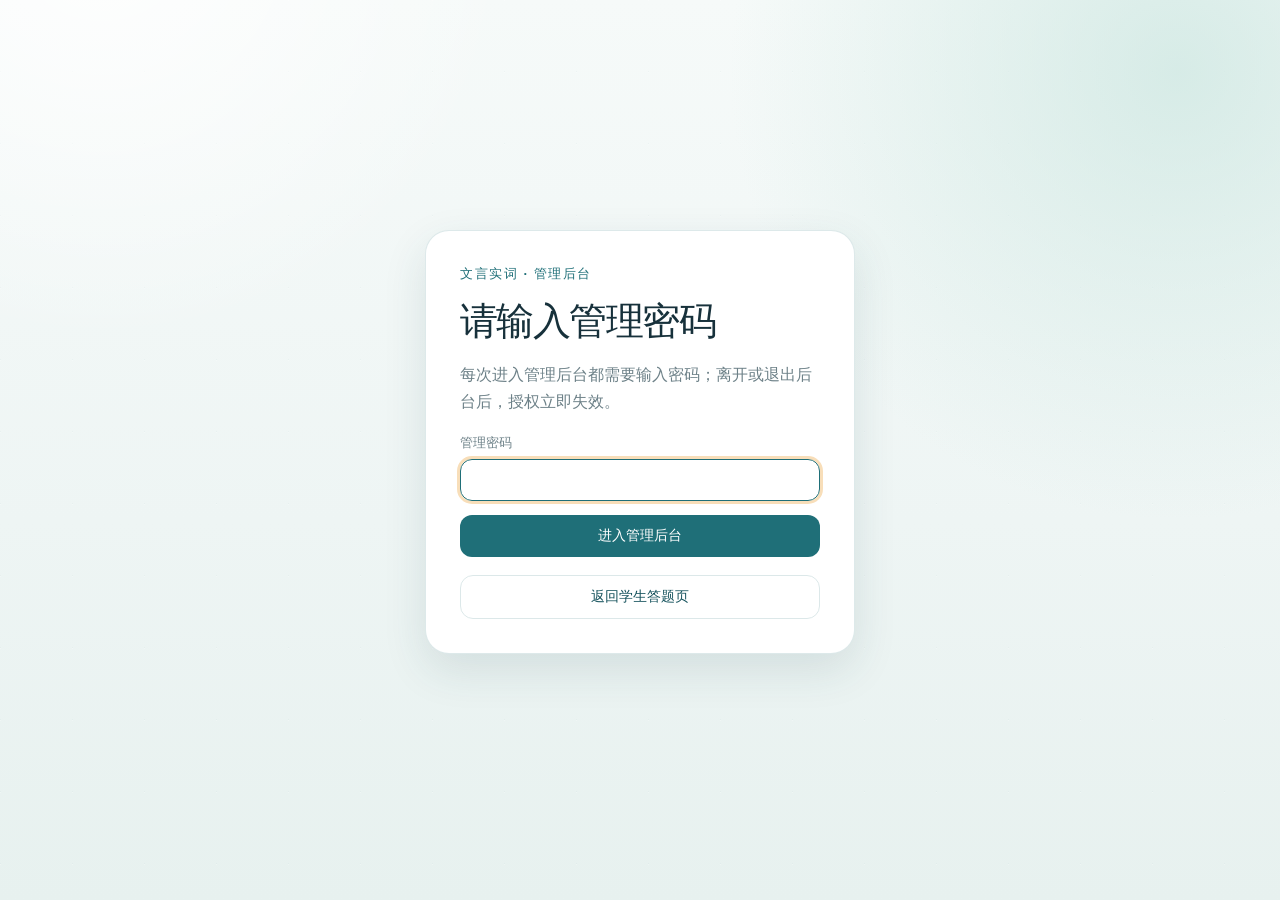
==== admin.html @ 0d0f3571 "chore: 发布不含题库的公开源码" ====
<!doctype html>
<html lang="zh-CN">
  <head>
    <meta charset="UTF-8" />
    <meta name="viewport" content="width=device-width, initial-scale=1.0" />
    <meta name="theme-color" content="#1f6f78" />
    <title>文言实词 · 管理后台</title>
    <link rel="stylesheet" href="./style.css" />
    <link rel="stylesheet" href="./admin.css" />
  </head>
  <body>
    <main id="admin-app" class="admin-shell" aria-live="polite">
      <section class="admin-loading">
        <div class="loading-mark" aria-hidden="true">文</div>
        <p class="eyebrow">文言实词 · 管理后台</p>
        <h1>正在加载题库</h1>
      </section>
    </main>
    <script src="./admin.js" defer></script>
  </body>
</html>
---- style.css ----
:root {
  color-scheme: light;
  --ink: #17313b;
  --muted: #6d8188;
  --line: #dce8e9;
  --surface: #ffffff;
  --surface-soft: #f4f8f7;
  --page: #eef5f4;
  --accent: #1f6f78;
  --accent-dark: #15525c;
  --accent-soft: #e0f0ee;
  --warm: #efb15a;
  --success: #23865a;
  --success-soft: #e7f5ed;
  --danger: #c0524d;
  --danger-soft: #fff0ee;
  --shadow: 0 18px 50px rgba(31, 77, 81, 0.1);
  font-family: "Microsoft YaHei", "PingFang SC", "Noto Sans CJK SC", sans-serif;
  font-synthesis: none;
}

* {
  box-sizing: border-box;
}

body {
  min-width: 320px;
  min-height: 100vh;
  margin: 0;
  background:
    radial-gradient(circle at 8% -8%, rgba(255, 255, 255, 0.9), transparent 26rem),
    radial-gradient(circle at 92% 8%, rgba(203, 230, 224, 0.72), transparent 28rem),
    linear-gradient(120deg, rgba(255, 255, 255, 0.28) 1px, transparent 1px),
    linear-gradient(30deg, rgba(31, 111, 120, 0.035) 1px, transparent 1px),
    linear-gradient(180deg, #f6faf9 0%, var(--page) 58%, #e7f1ef 100%);
  background-size: auto, auto, 72px 72px, 72px 72px, 100% 100%;
  background-attachment: fixed;
  color: var(--ink);
}

button {
  font: inherit;
}

button:focus-visible {
  outline: 3px solid rgba(239, 177, 90, 0.8);
  outline-offset: 3px;
}

.app-shell {
  width: min(100%, 1080px);
  min-height: 100vh;
  margin: 0 auto;
  padding: 32px 24px 40px;
}

.state-screen {
  min-height: calc(100vh - 72px);
  display: grid;
  align-content: center;
}

.loading-screen,
.error-screen {
  justify-items: center;
  text-align: center;
}

.loading-mark,
.brand-mark {
  width: 44px;
  height: 44px;
  display: grid;
  place-items: center;
  border-radius: 14px;
  background: var(--accent);
  color: #fff;
  font-family: Georgia, "Songti SC", serif;
  font-size: 24px;
  font-weight: 700;
  box-shadow: 0 8px 18px rgba(31, 111, 120, 0.2);
}

.eyebrow {
  margin: 20px 0 10px;
  color: var(--accent);
  font-size: 13px;
  font-weight: 800;
  letter-spacing: 0.12em;
}

h1,
h2,
h3,
p {
  margin-top: 0;
}

h1 {
  margin-bottom: 16px;
  font-family: Georgia, "Songti SC", serif;
  font-size: clamp(38px, 6vw, 68px);
  line-height: 1.1;
  letter-spacing: -0.04em;
}

h2 {
  margin-bottom: 12px;
  font-family: Georgia, "Songti SC", serif;
  font-size: clamp(28px, 4vw, 42px);
  line-height: 1.2;
}

.muted {
  color: var(--muted);
}

.error-copy {
  max-width: 560px;
  margin-bottom: 20px;
  line-height: 1.8;
}

.start-layout {
  min-height: calc(100vh - 72px);
  display: grid;
  grid-template-columns: minmax(0, 1fr) minmax(430px, 0.95fr);
  align-items: center;
  gap: clamp(32px, 5vw, 64px);
}

.start-copy {
  padding: 28px 0;
}

.start-copy h1 {
  max-width: 620px;
}

.start-subtitle {
  max-width: 540px;
  margin-bottom: 34px;
  color: var(--muted);
  font-size: 18px;
  line-height: 1.75;
}

.start-note {
  display: flex;
  align-items: center;
  gap: 10px;
  margin-top: 22px;
  color: var(--muted);
  font-size: 14px;
}

.start-note::before {
  content: "";
  width: 8px;
  height: 8px;
  flex: 0 0 auto;
  border-radius: 50%;
  background: var(--warm);
}

.start-card,
.quiz-card,
.result-card,
.error-card {
  border: 1px solid rgba(220, 232, 233, 0.9);
  border-radius: 28px;
  background: var(--surface);
  box-shadow: var(--shadow);
}

.start-card {
  width: 100%;
  padding: 30px;
}

.card-label {
  margin-bottom: 20px;
  color: var(--muted);
  font-size: 13px;
  font-weight: 800;
  letter-spacing: 0.08em;
  text-transform: uppercase;
}

.filter-field {
  min-width: 0;
  margin: 0 0 16px;
  padding: 0;
  border: 0;
}

.filter-field legend {
  padding: 0;
  color: var(--muted);
  font-size: 13px;
  font-weight: 800;
}

.filter-field legend span {
  margin-left: 6px;
  color: var(--muted);
  font-size: 11px;
  font-weight: 600;
}

.filter-choice-list {
  display: grid;
  grid-template-columns: repeat(2, minmax(0, 1fr));
  gap: 8px;
}

.article-choice-list {
  height: 226px;
  max-height: 226px;
  overflow-y: auto;
  padding: 2px;
  margin: -2px;
}

.filter-choice {
  display: block;
  min-width: 0;
  cursor: pointer;
}

.filter-choice input {
  position: absolute;
  width: 1px;
  height: 1px;
  opacity: 0;
  pointer-events: none;
}

.filter-choice-box {
  min-height: 48px;
  display: flex;
  align-items: center;
  gap: 9px;
  padding: 8px 10px;
  border: 1px solid var(--line);
  border-radius: 13px;
  background: var(--surface-soft);
  transition: border-color 160ms ease, background 160ms ease, box-shadow 160ms ease, transform 160ms ease;
}

.filter-choice:hover .filter-choice-box {
  border-color: rgba(31, 111, 120, 0.45);
  transform: translateY(-1px);
}

.filter-choice:focus-within .filter-choice-box {
  outline: 3px solid rgba(239, 177, 90, 0.45);
  outline-offset: 2px;
}

.filter-choice input:checked + .filter-choice-box {
  border-color: rgba(31, 111, 120, 0.5);
  background: var(--accent-soft);
  box-shadow: 0 6px 14px rgba(31, 111, 120, 0.08);
}

.filter-choice-check {
  width: 20px;
  height: 20px;
  flex: 0 0 auto;
  display: grid;
  place-items: center;
  border: 1px solid #b9cccd;
  border-radius: 6px;
  background: var(--surface);
  color: transparent;
  font-size: 13px;
  font-weight: 900;
  line-height: 1;
}

.filter-choice input:checked + .filter-choice-box .filter-choice-check {
  border-color: var(--accent);
  background: var(--accent);
  color: #fff;
}

.filter-choice-text {
  min-width: 0;
  display: grid;
  gap: 2px;
}

.filter-choice-text strong,
.filter-choice-text small {
  overflow: hidden;
  text-overflow: ellipsis;
  white-space: nowrap;
}

.filter-choice-text strong {
  color: var(--ink);
  font-size: 13px;
}

.filter-choice-text small {
  color: var(--muted);
  font-size: 11px;
}

.filter-summary {
  height: 88px;
  display: grid;
  align-content: start;
  gap: 3px;
  margin: -2px 0 24px;
  padding: 11px 13px;
  border-radius: 14px;
  background: var(--accent-soft);
  color: var(--accent-dark);
  font-size: 12px;
  line-height: 1.55;
}

.filter-summary strong {
  margin-bottom: 2px;
  font-size: 11px;
  letter-spacing: 0.08em;
}

.filter-note {
  margin: 0 0 24px;
  color: var(--muted);
  font-size: 12px;
  line-height: 1.6;
}

.rule-label {
  margin-bottom: 14px;
}

.rule-list {
  display: grid;
  gap: 12px;
  margin: 0 0 26px;
}

.rule-item {
  display: flex;
  justify-content: space-between;
  gap: 16px;
  padding: 15px 16px;
  border-radius: 16px;
  background: var(--surface-soft);
}

.rule-item span:first-child {
  color: var(--muted);
}

.rule-item strong {
  color: var(--accent-dark);
}

.primary-button,
.secondary-button {
  width: 100%;
  min-height: 52px;
  border: 0;
  border-radius: 16px;
  cursor: pointer;
  font-weight: 800;
  transition: transform 160ms ease, box-shadow 160ms ease, background 160ms ease;
}

.button-stack {
  display: grid;
  gap: 10px;
}

.admin-link {
  display: block;
  width: fit-content;
  margin: 17px auto 0;
  color: var(--muted);
  font-size: 13px;
  font-weight: 800;
  text-decoration: none;
}

.admin-link:hover {
  color: var(--accent-dark);
  text-decoration: underline;
}

.primary-button {
  background: var(--accent);
  color: #fff;
  box-shadow: 0 10px 20px rgba(31, 111, 120, 0.18);
}

.primary-button:hover,
.secondary-button:hover {
  transform: translateY(-2px);
}

.primary-button:hover {
  background: var(--accent-dark);
  box-shadow: 0 14px 26px rgba(31, 111, 120, 0.24);
}

.secondary-button {
  border: 1px solid var(--line);
  background: var(--surface);
  color: var(--accent-dark);
}

.quiz-shell {
  min-height: calc(100vh - 72px);
}

.topbar {
  display: flex;
  align-items: center;
  justify-content: space-between;
  gap: 20px;
  margin-bottom: 24px;
}

.brand-lockup {
  display: flex;
  align-items: center;
  gap: 12px;
}

.brand-lockup strong {
  display: block;
  font-size: 15px;
}

.brand-lockup span {
  display: block;
  margin-top: 3px;
  color: var(--muted);
  font-size: 12px;
}

.score-strip {
  display: flex;
  align-items: center;
  gap: 10px;
}

.quiz-font-controls {
  display: flex;
  align-items: center;
  gap: 4px;
  height: 64px;
  min-height: 64px;
  padding: 4px;
  border: 1px solid var(--line);
  border-radius: 15px;
  background: var(--surface);
  box-shadow: 0 8px 24px rgba(31, 77, 81, 0.06);
}

.font-control-button,
.font-reset-button {
  min-width: 34px;
  min-height: 34px;
  padding: 0 7px;
  border: 0;
  border-radius: 10px;
  background: var(--surface-soft);
  color: var(--accent-dark);
  cursor: pointer;
  font: inherit;
  font-size: 13px;
  font-weight: 900;
}

.font-reset-button {
  min-width: 42px;
  color: var(--muted);
  font-size: 12px;
}

.font-control-button:hover:not(:disabled),
.font-reset-button:hover {
  background: var(--accent-soft);
}

.font-control-button:disabled {
  cursor: default;
  opacity: 0.38;
}

.font-scale-value {
  min-width: 40px;
  color: var(--muted);
  font-size: 12px;
  font-variant-numeric: tabular-nums;
  text-align: center;
}

.score-box,
.timer-box {
  min-width: 96px;
  height: 64px;
  min-height: 64px;
  display: flex;
  flex-direction: column;
  justify-content: center;
  padding: 10px 14px;
  border-radius: 15px;
  background: var(--surface);
  text-align: center;
  box-shadow: 0 8px 24px rgba(31, 77, 81, 0.06);
}

.score-box span,
.timer-box span {
  display: block;
  color: var(--muted);
  font-size: 11px;
  font-weight: 700;
}

.score-box strong,
.timer-box strong {
  display: block;
  margin-top: 3px;
  font-size: 22px;
  line-height: 1.1;
}

.timer-box strong {
  color: var(--accent-dark);
  font-variant-numeric: tabular-nums;
}

.timer-box.warning {
  background: #fff7e7;
}

.timer-box.warning strong {
  color: #aa6818;
}

.timer-box.danger {
  background: var(--danger-soft);
}

.timer-box.danger strong {
  color: var(--danger);
}

.progress-track {
  height: 8px;
  overflow: hidden;
  border-radius: 99px;
  background: #d9e6e4;
}

.progress-value {
  height: 100%;
  border-radius: inherit;
  background: linear-gradient(90deg, var(--accent), #60a497);
  transition: width 200ms ease;
}

.quiz-meta {
  display: flex;
  justify-content: space-between;
  gap: 16px;
  margin: 14px 0 24px;
  color: var(--muted);
  font-size: 13px;
  font-weight: 700;
}

.quiz-card {
  padding: clamp(24px, 5vw, 54px);
  font-size: var(--quiz-base-font-size, 15px);
}

.question-kicker {
  display: inline-flex;
  align-items: center;
  gap: 8px;
  margin-bottom: 22px;
  padding: 8px 12px;
  border-radius: 99px;
  background: var(--accent-soft);
  color: var(--accent-dark);
  font-size: 0.8667em;
  font-weight: 800;
}

.question-title {
  margin: 0;
  font-family: Georgia, "Songti SC", serif;
  font-size: var(--quiz-title-font-size, clamp(28px, 4vw, 42px));
  line-height: 1.55;
}

.target-word {
  padding: 0 0.08em;
  background: linear-gradient(transparent 62%, rgba(239, 177, 90, 0.5) 62%);
  color: #a45b15;
}

.question-source {
  margin: 6px 0 24px;
  color: var(--muted);
  font-family: Georgia, "Songti SC", serif;
  font-size: 1em;
  text-align: right;
}

.question-prompt {
  margin: 0 0 22px;
  color: var(--muted);
  font-size: 1em;
  font-weight: 800;
}

.context-block,
.supporting-items {
  margin: 0 0 24px;
  padding: 16px 18px;
  border-left: 3px solid var(--warm);
  border-radius: 0 14px 14px 0;
  background: #fffaf0;
  color: #53676c;
  line-height: 1.8;
}

.context-block p {
  margin-bottom: 5px;
}

.context-block p:last-child {
  margin-bottom: 0;
}

.supporting-items {
  border-left-color: var(--accent);
  background: var(--surface-soft);
}

.supporting-item {
  display: grid;
  grid-template-columns: 28px minmax(0, 1fr);
  gap: 8px;
  margin-bottom: 8px;
}

.supporting-item:last-child {
  margin-bottom: 0;
}

.supporting-key {
  color: var(--accent-dark);
  font-weight: 800;
}

.supporting-meaning {
  display: block;
  margin-top: 3px;
  color: var(--accent-dark);
  font-size: 0.8667em;
}

.option-list {
  display: grid;
  gap: 12px;
  margin-top: 26px;
}

.option-button {
  display: grid;
  grid-template-columns: 38px minmax(0, 1fr);
  gap: 13px;
  width: 100%;
  padding: 15px 17px;
  border: 1px solid var(--line);
  border-radius: 17px;
  background: #fff;
  color: var(--ink);
  cursor: pointer;
  text-align: left;
  line-height: 1.7;
  transition: transform 150ms ease, border-color 150ms ease, background 150ms ease;
}

.option-button:hover:not(:disabled) {
  transform: translateX(3px);
  border-color: #9fc7c1;
  background: #f8fcfb;
}

.option-button:disabled {
  cursor: default;
}

.option-key {
  width: 32px;
  height: 32px;
  display: grid;
  place-items: center;
  border-radius: 10px;
  background: var(--surface-soft);
  color: var(--accent-dark);
  font-weight: 900;
}

.option-button.selected {
  border-color: var(--accent);
  background: var(--accent-soft);
}

.option-button.correct {
  border-color: var(--success);
  background: var(--success-soft);
}

.option-button.wrong {
  border-color: var(--danger);
  background: var(--danger-soft);
}

.option-meaning {
  display: block;
  margin-top: 5px;
  color: var(--muted);
  font-size: 0.8667em;
}

.feedback-panel {
  margin-top: 24px;
  padding: 18px 20px;
  border-radius: 17px;
  background: var(--surface-soft);
}

.feedback-panel.success {
  background: var(--success-soft);
}

.feedback-panel.error {
  background: var(--danger-soft);
}

.feedback-title {
  margin-bottom: 6px;
  font-size: 1.2em;
  font-weight: 900;
}

.feedback-panel.success .feedback-title {
  color: var(--success);
}

.feedback-panel.error .feedback-title {
  color: var(--danger);
}

.feedback-panel p {
  margin-bottom: 7px;
  color: #526a6d;
  line-height: 1.65;
}

.feedback-panel p:last-child {
  margin-bottom: 0;
}

.feedback-answer {
  font-weight: 800;
}

.quiz-footnote {
  margin: 20px 0 0;
  color: var(--muted);
  font-size: 0.8667em;
  text-align: center;
}

.quiz-actions {
  display: grid;
  justify-items: center;
  gap: 12px;
  margin-top: 20px;
}

.quiz-actions .quiz-footnote {
  margin: 0;
}

.finish-button {
  width: auto;
  min-height: 42px;
  padding: 0 20px;
  color: var(--muted);
  font-size: 0.8667em;
}

.finish-button:hover {
  border-color: #c7a36c;
  background: #fffaf0;
  color: #8b652e;
}

.result-screen {
  justify-items: center;
}

.result-card {
  width: min(100%, 610px);
  padding: clamp(28px, 6vw, 56px);
  text-align: center;
}

.result-card h1 {
  margin-bottom: 10px;
  font-size: clamp(36px, 6vw, 58px);
}

.result-score {
  margin: 18px 0 30px;
  color: var(--accent-dark);
  font-family: Georgia, "Songti SC", serif;
  font-size: clamp(64px, 12vw, 112px);
  font-weight: 700;
  line-height: 1;
}

.result-score small {
  margin-left: 8px;
  color: var(--muted);
  font-family: inherit;
  font-size: 22px;
}

.result-stats {
  display: grid;
  grid-template-columns: repeat(3, 1fr);
  gap: 10px;
  margin-bottom: 28px;
}

.result-stat {
  padding: 15px 8px;
  border-radius: 16px;
  background: var(--surface-soft);
}

.result-stat strong {
  display: block;
  margin-bottom: 5px;
  font-size: 22px;
}

.result-stat span {
  color: var(--muted);
  font-size: 12px;
}

.result-meta {
  margin: -12px 0 26px;
  color: var(--muted);
  font-size: 13px;
}

.score-form {
  margin: 0 0 18px;
  padding: 16px;
  border-radius: 17px;
  background: var(--surface-soft);
  text-align: left;
}

.score-form label {
  display: block;
  margin-bottom: 10px;
  color: var(--accent-dark);
  font-size: 14px;
  font-weight: 800;
}

.score-form-row {
  display: grid;
  grid-template-columns: minmax(0, 1fr) 122px;
  gap: 8px;
}

.score-form input {
  min-width: 0;
  height: 48px;
  padding: 0 13px;
  border: 1px solid var(--line);
  border-radius: 13px;
  background: var(--surface);
  color: var(--ink);
  font: inherit;
}

.score-form input:focus {
  outline: 3px solid rgba(239, 177, 90, 0.45);
  border-color: var(--accent);
}

.score-form .primary-button {
  min-height: 48px;
}

.saved-note {
  margin: -10px 0 20px;
  color: var(--success);
  font-size: 14px;
  font-weight: 800;
}

.leaderboard-screen {
  justify-items: center;
}

.leaderboard-card {
  width: min(100%, 610px);
  padding: clamp(28px, 6vw, 56px);
  border: 1px solid rgba(220, 232, 233, 0.9);
  border-radius: 28px;
  background: var(--surface);
  box-shadow: var(--shadow);
}

.leaderboard-card h1 {
  margin-bottom: 10px;
  font-size: clamp(36px, 6vw, 58px);
}

.leaderboard-intro {
  margin-bottom: 24px;
  color: var(--muted);
  font-size: 14px;
  line-height: 1.7;
}

.leaderboard-list {
  display: grid;
  gap: 8px;
  margin-bottom: 24px;
}

.leaderboard-row {
  display: grid;
  grid-template-columns: 38px minmax(0, 1fr) auto;
  align-items: center;
  gap: 10px;
  min-height: 52px;
  padding: 8px 12px 8px 8px;
  border-radius: 14px;
  background: var(--surface-soft);
}

.leaderboard-rank {
  width: 32px;
  height: 32px;
  display: grid;
  place-items: center;
  border-radius: 10px;
  background: var(--accent-soft);
  color: var(--accent-dark);
  font-weight: 900;
}

.leaderboard-name {
  overflow: hidden;
  color: var(--ink);
  font-weight: 800;
  text-overflow: ellipsis;
  white-space: nowrap;
}

.leaderboard-score {
  color: var(--accent-dark);
  font-variant-numeric: tabular-nums;
}

.leaderboard-empty {
  margin-bottom: 24px;
  padding: 24px 16px;
  border-radius: 16px;
  background: var(--surface-soft);
  color: var(--muted);
  font-size: 14px;
  line-height: 1.7;
  text-align: center;
}

.error-card {
  width: min(100%, 600px);
  padding: 36px;
}

@media (max-width: 760px) {
  .app-shell {
    padding: 20px 16px 28px;
  }

  .start-layout {
    min-height: auto;
    grid-template-columns: 1fr;
    gap: 22px;
    padding: 28px 0;
  }

  .start-copy {
    padding: 10px 0;
  }

  .start-copy h1 {
    font-size: clamp(40px, 14vw, 60px);
  }

  .start-subtitle {
    margin-bottom: 22px;
    font-size: 16px;
  }

  .topbar {
    align-items: flex-start;
  }

  .brand-lockup span {
    display: none;
  }

  .score-strip {
    gap: 6px;
  }

  .score-box,
  .timer-box {
    min-width: 76px;
    padding: 9px 8px;
  }

  .quiz-card {
    padding: 24px 18px;
    border-radius: 22px;
  }

  .quiz-meta {
    margin-bottom: 18px;
  }

  .result-stats {
    gap: 6px;
  }

  .score-form-row {
    grid-template-columns: 1fr;
  }

  .score-strip {
    flex-wrap: wrap;
    justify-content: flex-end;
  }

  .quiz-font-controls {
    flex-basis: 100%;
    justify-content: center;
  }
}

@media (max-width: 420px) {
  .filter-choice-list {
    grid-template-columns: 1fr;
  }

  .topbar {
    display: block;
  }

  .score-strip {
    margin-top: 14px;
  }

  .score-box,
  .timer-box {
    flex: 1;
  }

  .question-title {
    font-size: var(--quiz-title-font-size, 19px);
  }
}
---- admin.css ----
.admin-shell {
  width: min(100%, 1440px);
  min-height: 100vh;
  margin: 0 auto;
  padding: 28px 24px 44px;
}

.admin-loading {
  min-height: calc(100vh - 72px);
  display: grid;
  place-content: center;
  justify-items: center;
  text-align: center;
}

.admin-login-card {
  width: min(100%, 430px);
  display: grid;
  gap: 18px;
  padding: 34px;
  border: 1px solid rgba(220, 232, 233, 0.95);
  border-radius: 24px;
  background: var(--surface);
  box-shadow: 0 16px 44px rgba(31, 77, 81, 0.12);
  text-align: left;
}

.admin-login-card .eyebrow,
.admin-login-card h1 {
  margin: 0;
}

.admin-login-card h1 {
  color: var(--ink);
  font-size: clamp(28px, 5vw, 38px);
}

.admin-login-form {
  display: grid;
  gap: 14px;
}

.admin-login-form .admin-primary,
.admin-login-card .admin-home-link {
  width: 100%;
}

.admin-login-error {
  margin: 0;
  color: var(--danger);
  font-size: 13px;
  font-weight: 800;
}

.admin-header {
  display: flex;
  align-items: flex-start;
  justify-content: space-between;
  gap: 22px;
  margin-bottom: 22px;
}

.admin-header-actions {
  display: flex;
  flex-wrap: wrap;
  justify-content: flex-end;
  gap: 9px;
}

.admin-header h1 {
  margin-bottom: 8px;
  font-size: clamp(32px, 5vw, 52px);
}

.admin-subtitle {
  max-width: 720px;
  margin: 0;
  color: var(--muted);
  line-height: 1.7;
}

.admin-home-link {
  display: inline-flex;
  align-items: center;
  justify-content: center;
  min-height: 44px;
  padding: 0 16px;
  border: 1px solid var(--line);
  border-radius: 13px;
  color: var(--accent-dark);
  font-size: 14px;
  font-weight: 800;
  text-decoration: none;
  white-space: nowrap;
}

.admin-home-link:hover {
  border-color: var(--accent);
  background: var(--accent-soft);
}

.admin-notice {
  margin: 0 0 20px;
  padding: 13px 16px;
  border: 1px solid #cfe1dd;
  border-radius: 14px;
  background: #f5fbf9;
  color: #40656a;
  font-size: 14px;
  line-height: 1.65;
}

.admin-tabs {
  display: flex;
  gap: 8px;
  margin-bottom: 18px;
}

.admin-tab {
  min-height: 44px;
  padding: 0 17px;
  border: 1px solid var(--line);
  border-radius: 13px;
  background: rgba(255, 255, 255, 0.68);
  color: var(--muted);
  cursor: pointer;
  font: inherit;
  font-size: 14px;
  font-weight: 800;
}

.admin-tab.active {
  border-color: var(--accent);
  background: var(--accent);
  color: #fff;
}

.review-workspace {
  display: grid;
  gap: 18px;
}

.review-summary {
  padding: 22px;
}

.review-summary-heading,
.review-toolbar-row {
  display: flex;
  align-items: flex-start;
  justify-content: space-between;
  gap: 16px;
}

.review-summary-heading h2 {
  margin: 0 0 6px;
  color: var(--ink);
  font-size: 20px;
}

.review-summary-heading p {
  max-width: 720px;
  margin: 0;
  color: var(--muted);
  font-size: 13px;
  line-height: 1.6;
}

.review-summary-total,
.review-toolbar-title span {
  color: var(--muted);
  font-size: 12px;
  font-weight: 800;
  white-space: nowrap;
}

.review-stat-grid {
  display: grid;
  grid-template-columns: repeat(4, minmax(0, 1fr));
  gap: 10px;
  margin-top: 18px;
}

.review-stat {
  display: flex;
  align-items: center;
  justify-content: space-between;
  gap: 10px;
  min-height: 54px;
  padding: 0 14px;
  border: 1px solid var(--line);
  border-radius: 14px;
  background: #fff;
}

.review-stat span {
  color: var(--muted);
  font-size: 13px;
  font-weight: 800;
}

.review-stat strong {
  font-size: 22px;
}

.review-stat-pending { border-color: #ead8af; background: #fffaf0; }
.review-stat-pending strong { color: #a46a15; }
.review-stat-passed { border-color: #c6e1d4; background: #f4fbf7; }
.review-stat-passed strong { color: #27815c; }
.review-stat-needs-revision { border-color: #edc4bc; background: #fff6f3; }
.review-stat-needs-revision strong { color: var(--danger); }
.review-stat-skipped { border-color: #cddce9; background: #f5f9fc; }
.review-stat-skipped strong { color: #4f7595; }

.review-toolbar {
  position: sticky;
  top: 10px;
  z-index: 5;
  padding: 15px 18px 17px;
}

.review-toolbar-title {
  display: flex;
  align-items: baseline;
  gap: 9px;
  color: var(--ink);
}

.review-save-message {
  color: var(--success);
  font-size: 13px;
  font-weight: 800;
}

.review-filters {
  display: grid;
  grid-template-columns: repeat(3, minmax(150px, 0.8fr)) minmax(230px, 1.4fr);
  gap: 9px;
  margin-top: 13px;
}

.review-feed {
  display: grid;
  gap: 12px;
}

.review-card {
  overflow: hidden;
  border-left: 5px solid #d8e1e3;
}

.review-card-pending { border-left-color: #e0ae4c; }
.review-card-passed { border-left-color: #4aa77d; }
.review-card-needs-revision { border-left-color: var(--danger); }
.review-card-skipped { border-left-color: #79a3c0; }

.review-card-header {
  display: flex;
  align-items: center;
  justify-content: space-between;
  gap: 14px;
  padding: 13px 16px 12px;
  border-bottom: 1px solid var(--line);
  background: rgba(250, 252, 252, 0.88);
}

.review-card-identity,
.review-card-actions {
  display: flex;
  align-items: center;
  flex-wrap: wrap;
  gap: 8px;
}

.review-card-identity {
  min-width: 0;
}

.review-status-pill {
  display: inline-flex;
  align-items: center;
  min-height: 25px;
  padding: 0 9px;
  border-radius: 999px;
  font-size: 12px;
  font-weight: 900;
}

.review-status-pending { background: #fff0c9; color: #946217; }
.review-status-passed { background: #dff3e8; color: #287957; }
.review-status-needs-revision { background: #ffe1dc; color: #b04b40; }
.review-status-skipped { background: #e5f0f7; color: #4b718c; }

.review-number {
  color: var(--accent-dark);
  font-size: 14px;
}

.review-word {
  color: var(--ink);
  font-size: 13px;
  font-weight: 800;
}

.review-source-label {
  overflow: hidden;
  color: var(--muted);
  font-size: 12px;
  text-overflow: ellipsis;
  white-space: nowrap;
}

.review-card-actions {
  flex-shrink: 0;
  justify-content: flex-end;
}

.review-action {
  min-height: 35px;
  padding: 0 11px;
  border: 1px solid var(--line);
  border-radius: 10px;
  background: #fff;
  color: var(--accent-dark);
  cursor: pointer;
  font: inherit;
  font-size: 12px;
  font-weight: 900;
  white-space: nowrap;
}

.review-action-primary { border-color: var(--accent); background: var(--accent); color: #fff; }
.review-action-warning { border-color: #e3b8a9; background: #fff6f2; color: #a84d3d; }
.review-action-quiet { background: transparent; color: var(--muted); }
.review-action:hover { filter: brightness(0.97); }
.review-action:disabled { opacity: 0.55; cursor: wait; }

.review-card-body {
  padding: 15px 17px 17px;
}

.review-sentence {
  margin: 0 0 13px;
  color: var(--ink);
  font-family: "Noto Serif SC", "Songti SC", serif;
  font-size: 19px;
  font-weight: 800;
  line-height: 1.65;
}

.review-target-word {
  padding: 0 0.08em;
  background: linear-gradient(transparent 62%, rgba(239, 177, 90, 0.5) 62%);
  color: #a45b15;
}

.review-options {
  display: grid;
  grid-template-columns: repeat(4, minmax(0, 1fr));
  gap: 9px;
}

.review-option {
  position: relative;
  min-height: 48px;
  display: flex;
  align-items: flex-start;
  gap: 8px;
  padding: 10px 11px;
  border: 1px solid var(--line);
  border-radius: 12px;
  background: #fff;
  color: var(--ink);
  font-size: 13px;
  line-height: 1.5;
}

.review-option.system-answer {
  border-color: #4aa77d;
  background: #f2fbf6;
  box-shadow: inset 0 0 0 1px rgba(74, 167, 125, 0.16);
}

.review-option.has-issue {
  border-color: #dc8377;
  background: #fff4f1;
}

.review-option-key {
  flex: 0 0 25px;
  height: 25px;
  display: grid;
  place-items: center;
  border-radius: 8px;
  background: var(--surface-soft);
  color: var(--accent-dark);
  font-size: 12px;
  font-weight: 900;
}

.review-option.system-answer .review-option-key {
  background: #ccebdc;
  color: #287957;
}

.review-option-text {
  min-width: 0;
  flex: 1;
}

.review-answer-badge,
.review-issue-badge {
  align-self: center;
  flex: 0 0 auto;
  font-size: 11px;
  font-weight: 900;
  white-space: nowrap;
}

.review-answer-badge { color: #27815c; }
.review-issue-badge { color: var(--danger); }

.review-reference {
  margin-top: 13px;
  color: var(--muted);
  font-size: 12px;
}

.review-reference summary {
  width: fit-content;
  cursor: pointer;
  font-weight: 800;
}

.review-reference-content {
  display: grid;
  gap: 5px;
  margin-top: 9px;
  padding: 10px 12px;
  border-radius: 10px;
  background: var(--surface-soft);
  line-height: 1.6;
}

.review-reference-content p,
.review-note {
  margin: 0;
}

.review-reference-content span,
.review-note span {
  color: var(--accent-dark);
  font-weight: 900;
}

.review-note {
  margin-top: 11px;
  padding: 9px 11px;
  border-left: 3px solid #e0ae4c;
  background: #fffaf0;
  color: #765d32;
  font-size: 12px;
  line-height: 1.6;
}

.review-issue-panel {
  display: grid;
  gap: 13px;
  padding: 16px 17px 18px;
  border-top: 1px solid #edc4bc;
  background: #fff8f5;
}

.review-issue-panel h3 {
  margin: 0 0 4px;
  color: #91483d;
  font-size: 16px;
}

.review-issue-panel p {
  margin: 0;
  color: var(--muted);
  font-size: 12px;
  line-height: 1.6;
}

.review-issue-form {
  display: grid;
  grid-template-columns: minmax(220px, 0.7fr) minmax(0, 1.3fr);
  gap: 12px;
}

.review-optional-issues {
  min-width: 0;
  margin: 0;
  padding: 10px 12px;
  border: 1px solid #edcfc9;
  border-radius: 12px;
}

.review-optional-issues legend {
  padding: 0 5px;
  color: #87584f;
  font-size: 12px;
  font-weight: 800;
}

.review-issue-checkboxes {
  display: flex;
  flex-wrap: wrap;
  gap: 8px 13px;
  color: var(--muted);
  font-size: 12px;
}

.review-issue-actions {
  grid-column: 1 / -1;
  display: flex;
  flex-wrap: wrap;
  gap: 9px;
}

.review-empty {
  min-height: 180px;
  display: grid;
  place-items: center;
  color: var(--muted);
}

.question-tools {
  display: flex;
  align-items: center;
  justify-content: space-between;
  gap: 18px;
  margin-bottom: 18px;
  padding: 18px 20px;
}

.question-tools-copy {
  min-width: 0;
}

.question-tools-copy p {
  margin: 5px 0 0;
  color: var(--muted);
  font-size: 12px;
  line-height: 1.6;
}

.question-tools-actions {
  display: flex;
  flex-shrink: 0;
  flex-wrap: wrap;
  gap: 10px;
}

.admin-grid {
  display: grid;
  grid-template-columns: minmax(290px, 0.72fr) minmax(0, 1.28fr);
  gap: 18px;
  align-items: start;
}

.admin-card {
  border: 1px solid rgba(220, 232, 233, 0.95);
  border-radius: 22px;
  background: var(--surface);
  box-shadow: 0 12px 34px rgba(31, 77, 81, 0.08);
}

.question-browser {
  overflow: hidden;
}

.admin-card-header {
  display: flex;
  align-items: center;
  justify-content: space-between;
  gap: 12px;
  padding: 19px 20px 14px;
}

.admin-card-heading {
  display: flex;
  align-items: baseline;
  gap: 10px;
  min-width: 0;
}

.admin-compact-button {
  min-height: 36px;
  padding: 0 12px;
  font-size: 13px;
  white-space: nowrap;
}

.admin-card-title {
  margin: 0;
  color: var(--ink);
  font-size: 17px;
}

.admin-count {
  color: var(--muted);
  font-size: 12px;
  font-weight: 800;
}

.admin-filters {
  display: grid;
  gap: 9px;
  padding: 0 20px 16px;
  border-bottom: 1px solid var(--line);
}

.admin-input,
.admin-select,
.admin-textarea {
  width: 100%;
  border: 1px solid var(--line);
  border-radius: 12px;
  background: #fff;
  color: var(--ink);
  font: inherit;
}

.admin-input,
.admin-select {
  min-height: 42px;
  padding: 0 11px;
}

.admin-textarea {
  min-height: 86px;
  padding: 10px 11px;
  line-height: 1.6;
  resize: vertical;
}

.admin-input:focus,
.admin-select:focus,
.admin-textarea:focus {
  outline: 3px solid rgba(239, 177, 90, 0.42);
  border-color: var(--accent);
}

.question-list {
  max-height: min(68vh, 720px);
  overflow: auto;
  padding: 10px;
}

.question-list-item {
  width: 100%;
  display: grid;
  gap: 5px;
  padding: 12px;
  border: 0;
  border-radius: 13px;
  background: transparent;
  color: var(--ink);
  cursor: pointer;
  font: inherit;
  text-align: left;
}

.question-list-item:hover,
.question-list-item.selected {
  background: var(--surface-soft);
}

.question-list-item.selected {
  box-shadow: inset 3px 0 0 var(--accent);
}

.question-list-topline {
  display: flex;
  align-items: center;
  justify-content: space-between;
  gap: 8px;
  color: var(--accent-dark);
  font-size: 12px;
  font-weight: 900;
}

.question-list-meta {
  overflow: hidden;
  color: var(--muted);
  font-size: 12px;
  text-overflow: ellipsis;
  white-space: nowrap;
}

.editor-card {
  padding: 24px;
}

.editor-empty {
  min-height: 350px;
  display: grid;
  place-items: center;
  color: var(--muted);
  text-align: center;
}

.editor-title-row {
  display: flex;
  align-items: center;
  justify-content: space-between;
  gap: 12px;
  margin-bottom: 20px;
}

.editor-title-row h2 {
  margin: 0;
  color: var(--ink);
  font-size: 22px;
}

.editor-status {
  color: var(--success);
  font-size: 13px;
  font-weight: 800;
}

.editor-grid {
  display: grid;
  grid-template-columns: repeat(2, minmax(0, 1fr));
  gap: 14px;
}

.editor-field {
  display: grid;
  gap: 7px;
  color: var(--muted);
  font-size: 13px;
  font-weight: 800;
}

.editor-field.full {
  grid-column: 1 / -1;
}

.editor-help {
  margin: -4px 0 0;
  color: var(--muted);
  font-size: 12px;
  font-weight: 400;
  line-height: 1.5;
}

.options-editor {
  display: grid;
  gap: 9px;
  margin-top: 20px;
  padding: 16px;
  border-radius: 16px;
  background: var(--surface-soft);
}

.options-editor h3 {
  margin: 0 0 2px;
  color: var(--accent-dark);
  font-size: 14px;
}

.option-editor-row {
  display: grid;
  grid-template-columns: 34px minmax(0, 1fr);
  align-items: center;
  gap: 9px;
}

.option-editor-key {
  width: 32px;
  height: 32px;
  display: grid;
  place-items: center;
  border-radius: 10px;
  background: var(--accent-soft);
  color: var(--accent-dark);
  font-size: 13px;
  font-weight: 900;
}

.editor-actions,
.leaderboard-actions {
  display: flex;
  flex-wrap: wrap;
  gap: 10px;
  margin-top: 22px;
}

.admin-primary,
.admin-secondary,
.admin-danger {
  min-height: 42px;
  padding: 0 15px;
  border: 0;
  border-radius: 12px;
  cursor: pointer;
  font: inherit;
  font-size: 14px;
  font-weight: 800;
}

.admin-primary {
  background: var(--accent);
  color: #fff;
}

.admin-secondary {
  border: 1px solid var(--line);
  background: #fff;
  color: var(--accent-dark);
}

.admin-danger {
  border: 1px solid #edbfba;
  background: var(--danger-soft);
  color: var(--danger);
}

.admin-primary:hover { background: var(--accent-dark); }
.admin-secondary:hover { background: var(--surface-soft); }
.admin-danger:hover { background: #ffe1dc; }

.leaderboard-layout {
  display: grid;
  grid-template-columns: minmax(0, 1fr) 310px;
  gap: 18px;
  align-items: start;
}

.leaderboard-card-admin {
  padding: 22px;
}

.leaderboard-table {
  width: 100%;
  border-collapse: collapse;
}

.leaderboard-table th,
.leaderboard-table td {
  padding: 10px 8px;
  border-bottom: 1px solid var(--line);
  text-align: left;
}

.leaderboard-table th {
  color: var(--muted);
  font-size: 12px;
}

.leaderboard-table td:first-child {
  width: 52px;
  color: var(--muted);
  font-size: 13px;
  font-weight: 800;
}

.leaderboard-table .admin-input {
  min-height: 37px;
}

.entry-delete {
  min-height: 37px;
  padding: 0 10px;
}

.leaderboard-add-card {
  padding: 22px;
}

.leaderboard-add-card h2 {
  margin: 0 0 16px;
  font-size: 19px;
}

.leaderboard-add-card .editor-field + .editor-field {
  margin-top: 12px;
}

@media (max-width: 900px) {
  .admin-grid,
  .leaderboard-layout {
    grid-template-columns: 1fr;
  }

  .review-options {
    grid-template-columns: repeat(2, minmax(0, 1fr));
  }

  .review-filters {
    grid-template-columns: repeat(2, minmax(0, 1fr));
  }

  .question-list {
    max-height: 360px;
  }
}

@media (max-width: 620px) {
  .admin-shell { padding: 20px 14px 30px; }
  .admin-header { display: grid; }
  .admin-header-actions { justify-content: stretch; }
  .admin-header-actions > * { flex: 1; }
  .admin-login-card { padding: 24px 20px; }
  .admin-home-link { width: 100%; }
  .question-tools { align-items: stretch; flex-direction: column; }
  .question-tools-actions > * { flex: 1; }
  .editor-card,
  .leaderboard-card-admin,
  .leaderboard-add-card { padding: 17px; }
  .editor-grid { grid-template-columns: 1fr; }
  .editor-field.full { grid-column: auto; }
  .review-summary,
  .review-toolbar { padding: 17px; }
  .review-summary-heading,
  .review-toolbar-row,
  .review-card-header { display: grid; }
  .review-summary-total { justify-self: start; }
  .review-stat-grid { grid-template-columns: repeat(2, minmax(0, 1fr)); }
  .review-filters,
  .review-issue-form { grid-template-columns: 1fr; }
  .review-options { grid-template-columns: 1fr; }
  .review-card-actions { justify-content: flex-start; }
  .review-issue-actions { grid-column: auto; }
  .leaderboard-table { min-width: 590px; }
  .leaderboard-card-admin { overflow-x: auto; }
  .admin-card-header { align-items: flex-start; }
  .admin-card-heading { display: grid; gap: 3px; }
}
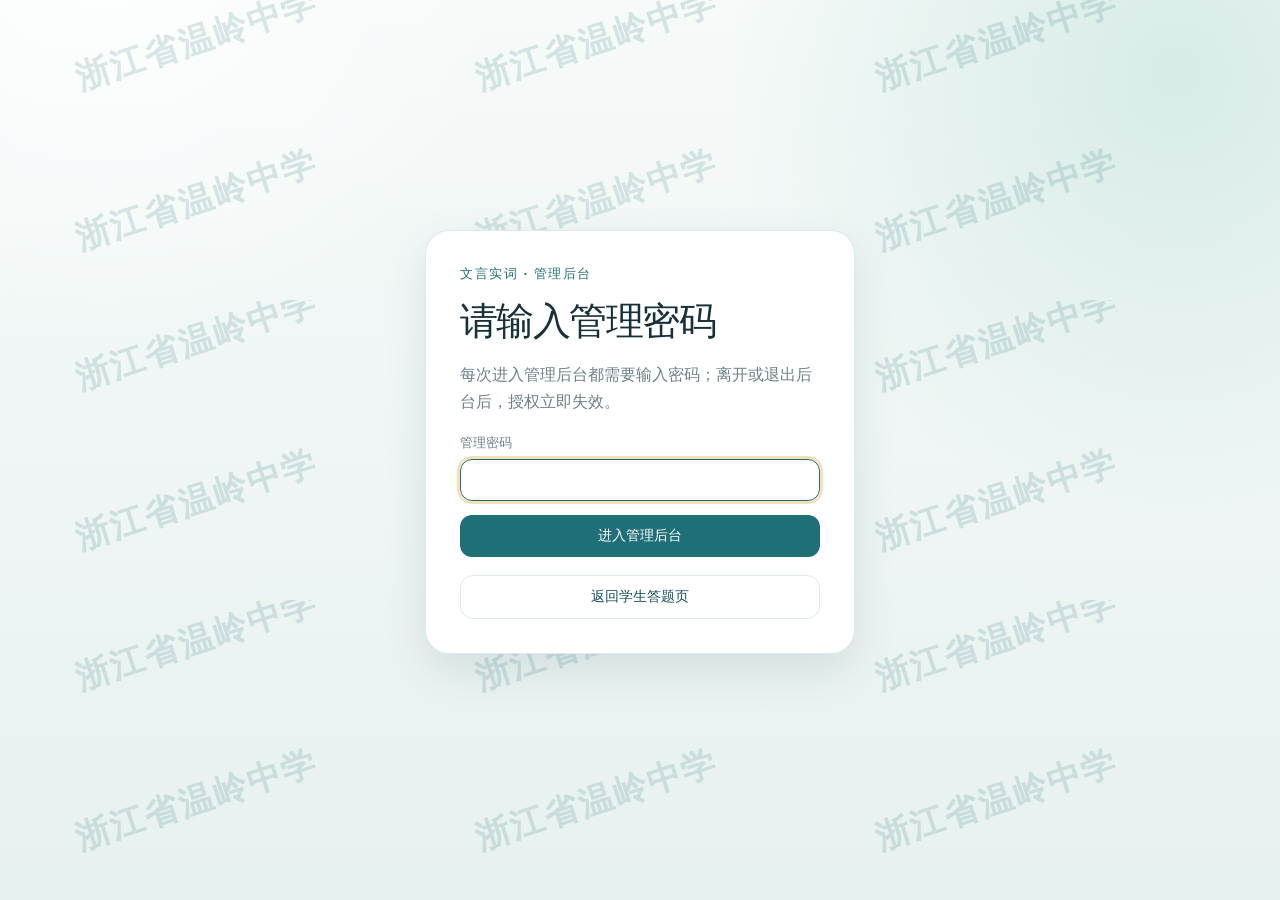
==== commit 164bac8b: "公开发布文言实词限时训练 1.3.0" ====
--- a/admin.html
+++ b/admin.html
@@ -16,6 +16,7 @@
         <h1>正在加载题库</h1>
       </section>
     </main>
+    <script src="./scoring.js" defer></script>
     <script src="./admin.js" defer></script>
   </body>
 </html>
--- a/style.css
+++ b/style.css
@@ -1,126 +1,168 @@
-:root {
-  color-scheme: light;
-  --ink: #17313b;
-  --muted: #6d8188;
-  --line: #dce8e9;
-  --surface: #ffffff;
-  --surface-soft: #f4f8f7;
-  --page: #eef5f4;
-  --accent: #1f6f78;
-  --accent-dark: #15525c;
-  --accent-soft: #e0f0ee;
-  --warm: #efb15a;
-  --success: #23865a;
-  --success-soft: #e7f5ed;
-  --danger: #c0524d;
-  --danger-soft: #fff0ee;
-  --shadow: 0 18px 50px rgba(31, 77, 81, 0.1);
-  font-family: "Microsoft YaHei", "PingFang SC", "Noto Sans CJK SC", sans-serif;
-  font-synthesis: none;
-}
-
-* {
-  box-sizing: border-box;
-}
-
+:root {
+  color-scheme: light;
+  --ink: #17313b;
+  --muted: #6d8188;
+  --line: #dce8e9;
+  --surface: #ffffff;
+  --surface-soft: #f4f8f7;
+  --page: #eef5f4;
+  --accent: #1f6f78;
+  --accent-dark: #15525c;
+  --accent-soft: #e0f0ee;
+  --warm: #efb15a;
+  --success: #23865a;
+  --success-soft: #e7f5ed;
+  --danger: #c0524d;
+  --danger-soft: #fff0ee;
+  --shadow: 0 18px 50px rgba(31, 77, 81, 0.1);
+  font-family: "Microsoft YaHei", "PingFang SC", "Noto Sans CJK SC", sans-serif;
+  font-synthesis: none;
+}
+
+* {
+  box-sizing: border-box;
+}
+
 body {
+  position: relative;
   min-width: 320px;
   min-height: 100vh;
   margin: 0;
-  background:
-    radial-gradient(circle at 8% -8%, rgba(255, 255, 255, 0.9), transparent 26rem),
-    radial-gradient(circle at 92% 8%, rgba(203, 230, 224, 0.72), transparent 28rem),
-    linear-gradient(120deg, rgba(255, 255, 255, 0.28) 1px, transparent 1px),
-    linear-gradient(30deg, rgba(31, 111, 120, 0.035) 1px, transparent 1px),
-    linear-gradient(180deg, #f6faf9 0%, var(--page) 58%, #e7f1ef 100%);
-  background-size: auto, auto, 72px 72px, 72px 72px, 100% 100%;
-  background-attachment: fixed;
+  background:
+    radial-gradient(circle at 8% -8%, rgba(255, 255, 255, 0.9), transparent 26rem),
+    radial-gradient(circle at 92% 8%, rgba(203, 230, 224, 0.72), transparent 28rem),
+    linear-gradient(120deg, rgba(255, 255, 255, 0.28) 1px, transparent 1px),
+    linear-gradient(30deg, rgba(31, 111, 120, 0.035) 1px, transparent 1px),
+    linear-gradient(180deg, #f6faf9 0%, var(--page) 58%, #e7f1ef 100%);
+  background-size: auto, auto, 72px 72px, 72px 72px, 100% 100%;
+  background-attachment: fixed;
   color: var(--ink);
 }
 
-button {
-  font: inherit;
-}
-
-button:focus-visible {
-  outline: 3px solid rgba(239, 177, 90, 0.8);
-  outline-offset: 3px;
-}
-
+body::before {
+  content: "浙江省温岭中学　　　浙江省温岭中学　　　浙江省温岭中学　　　浙江省温岭中学　　　浙江省温岭中学　　　浙江省温岭中学\A浙江省温岭中学　　　浙江省温岭中学　　　浙江省温岭中学　　　浙江省温岭中学　　　浙江省温岭中学　　　浙江省温岭中学\A浙江省温岭中学　　　浙江省温岭中学　　　浙江省温岭中学　　　浙江省温岭中学　　　浙江省温岭中学　　　浙江省温岭中学\A浙江省温岭中学　　　浙江省温岭中学　　　浙江省温岭中学　　　浙江省温岭中学　　　浙江省温岭中学　　　浙江省温岭中学\A浙江省温岭中学　　　浙江省温岭中学　　　浙江省温岭中学　　　浙江省温岭中学　　　浙江省温岭中学　　　浙江省温岭中学\A浙江省温岭中学　　　浙江省温岭中学　　　浙江省温岭中学　　　浙江省温岭中学　　　浙江省温岭中学　　　浙江省温岭中学\A浙江省温岭中学　　　浙江省温岭中学　　　浙江省温岭中学　　　浙江省温岭中学　　　浙江省温岭中学　　　浙江省温岭中学\A浙江省温岭中学　　　浙江省温岭中学　　　浙江省温岭中学　　　浙江省温岭中学　　　浙江省温岭中学　　　浙江省温岭中学\A浙江省温岭中学　　　浙江省温岭中学　　　浙江省温岭中学　　　浙江省温岭中学　　　浙江省温岭中学　　　浙江省温岭中学";
+  position: fixed;
+  z-index: 0;
+  inset: -70vh -70vw;
+  display: block;
+  overflow: hidden;
+  transform: rotate(-18deg);
+  transform-origin: center;
+  color: rgba(31, 111, 120, 0.16);
+  font-size: clamp(20px, 3vw, 42px);
+  font-family: "SimSun", "宋体", "Songti SC", serif;
+  font-weight: 700;
+  letter-spacing: 0.12em;
+  line-height: 5.2;
+  white-space: pre;
+  pointer-events: none;
+  user-select: none;
+}
+
+/* 用带安全边距的 SVG 文字纹理铺满视口，避免旋转文字在平铺单元边界被截断。 */
+body::before {
+  content: "";
+  inset: 0;
+  overflow: hidden;
+  transform: none;
+  background-image: url("data:image/svg+xml,%3Csvg xmlns='http://www.w3.org/2000/svg' width='1400' height='300' viewBox='0 0 1400 300'%3E%3Cg fill='%231f6f78' fill-opacity='.16' font-family='SimSun,serif' font-size='34' font-weight='700' letter-spacing='2'%3E%3Ctext x='80' y='90' transform='rotate(-18 80 90)'%3E%26%23x6d59%3B%26%23x6c5f%3B%26%23x7701%3B%26%23x6e29%3B%26%23x5cad%3B%26%23x4e2d%3B%26%23x5b66%3B%3C/text%3E%3Ctext x='480' y='90' transform='rotate(-18 480 90)'%3E%26%23x6d59%3B%26%23x6c5f%3B%26%23x7701%3B%26%23x6e29%3B%26%23x5cad%3B%26%23x4e2d%3B%26%23x5b66%3B%3C/text%3E%3Ctext x='880' y='90' transform='rotate(-18 880 90)'%3E%26%23x6d59%3B%26%23x6c5f%3B%26%23x7701%3B%26%23x6e29%3B%26%23x5cad%3B%26%23x4e2d%3B%26%23x5b66%3B%3C/text%3E%3Ctext x='80' y='250' transform='rotate(-18 80 250)'%3E%26%23x6d59%3B%26%23x6c5f%3B%26%23x7701%3B%26%23x6e29%3B%26%23x5cad%3B%26%23x4e2d%3B%26%23x5b66%3B%3C/text%3E%3Ctext x='480' y='250' transform='rotate(-18 480 250)'%3E%26%23x6d59%3B%26%23x6c5f%3B%26%23x7701%3B%26%23x6e29%3B%26%23x5cad%3B%26%23x4e2d%3B%26%23x5b66%3B%3C/text%3E%3Ctext x='880' y='250' transform='rotate(-18 880 250)'%3E%26%23x6d59%3B%26%23x6c5f%3B%26%23x7701%3B%26%23x6e29%3B%26%23x5cad%3B%26%23x4e2d%3B%26%23x5b66%3B%3C/text%3E%3C/g%3E%3C/svg%3E");
+  background-repeat: repeat;
+  /* 从单元边界开始平铺，配合文字内边距避免视口边缘出现半个字。 */
+  background-position: 0 0;
+  background-size: 1400px 300px;
+  font-family: "SimSun", "宋体", "Songti SC", serif;
+  font-size: 34px;
+  font-weight: 700;
+  letter-spacing: 0;
+  line-height: normal;
+  white-space: normal;
+}
+
+button {
+  font: inherit;
+}
+
+button:focus-visible {
+  outline: 3px solid rgba(239, 177, 90, 0.8);
+  outline-offset: 3px;
+}
+
 .app-shell {
+  position: relative;
+  z-index: 1;
   width: min(100%, 1080px);
-  min-height: 100vh;
-  margin: 0 auto;
-  padding: 32px 24px 40px;
-}
-
-.state-screen {
-  min-height: calc(100vh - 72px);
-  display: grid;
-  align-content: center;
-}
-
-.loading-screen,
-.error-screen {
-  justify-items: center;
-  text-align: center;
-}
-
-.loading-mark,
-.brand-mark {
-  width: 44px;
-  height: 44px;
-  display: grid;
-  place-items: center;
-  border-radius: 14px;
-  background: var(--accent);
-  color: #fff;
-  font-family: Georgia, "Songti SC", serif;
-  font-size: 24px;
-  font-weight: 700;
-  box-shadow: 0 8px 18px rgba(31, 111, 120, 0.2);
-}
-
-.eyebrow {
-  margin: 20px 0 10px;
-  color: var(--accent);
-  font-size: 13px;
-  font-weight: 800;
-  letter-spacing: 0.12em;
-}
-
-h1,
-h2,
-h3,
-p {
-  margin-top: 0;
-}
-
-h1 {
-  margin-bottom: 16px;
-  font-family: Georgia, "Songti SC", serif;
-  font-size: clamp(38px, 6vw, 68px);
-  line-height: 1.1;
-  letter-spacing: -0.04em;
-}
-
-h2 {
-  margin-bottom: 12px;
-  font-family: Georgia, "Songti SC", serif;
-  font-size: clamp(28px, 4vw, 42px);
-  line-height: 1.2;
-}
-
-.muted {
-  color: var(--muted);
-}
-
-.error-copy {
-  max-width: 560px;
-  margin-bottom: 20px;
-  line-height: 1.8;
-}
-
+  min-height: 100vh;
+  margin: 0 auto;
+  padding: 32px 24px 40px;
+}
+
+.state-screen {
+  min-height: calc(100vh - 72px);
+  display: grid;
+  align-content: center;
+}
+
+.loading-screen,
+.error-screen {
+  justify-items: center;
+  text-align: center;
+}
+
+.loading-mark,
+.brand-mark {
+  width: 44px;
+  height: 44px;
+  display: grid;
+  place-items: center;
+  border-radius: 14px;
+  background: var(--accent);
+  color: #fff;
+  font-family: Georgia, "Songti SC", serif;
+  font-size: 24px;
+  font-weight: 700;
+  box-shadow: 0 8px 18px rgba(31, 111, 120, 0.2);
+}
+
+.eyebrow {
+  margin: 20px 0 10px;
+  color: var(--accent);
+  font-size: 13px;
+  font-weight: 800;
+  letter-spacing: 0.12em;
+}
+
+h1,
+h2,
+h3,
+p {
+  margin-top: 0;
+}
+
+h1 {
+  margin-bottom: 16px;
+  font-family: Georgia, "Songti SC", serif;
+  font-size: clamp(38px, 6vw, 68px);
+  line-height: 1.1;
+  letter-spacing: -0.04em;
+}
+
+h2 {
+  margin-bottom: 12px;
+  font-family: Georgia, "Songti SC", serif;
+  font-size: clamp(28px, 4vw, 42px);
+  line-height: 1.2;
+}
+
+.muted {
+  color: var(--muted);
+}
+
+.error-copy {
+  max-width: 560px;
+  margin-bottom: 20px;
+  line-height: 1.8;
+}
+
 .start-layout {
   min-height: calc(100vh - 72px);
   display: grid;
@@ -128,65 +170,65 @@
   align-items: center;
   gap: clamp(32px, 5vw, 64px);
 }
-
-.start-copy {
-  padding: 28px 0;
-}
-
-.start-copy h1 {
-  max-width: 620px;
-}
-
-.start-subtitle {
-  max-width: 540px;
-  margin-bottom: 34px;
-  color: var(--muted);
-  font-size: 18px;
-  line-height: 1.75;
-}
-
-.start-note {
-  display: flex;
-  align-items: center;
-  gap: 10px;
-  margin-top: 22px;
-  color: var(--muted);
-  font-size: 14px;
-}
-
-.start-note::before {
-  content: "";
-  width: 8px;
-  height: 8px;
-  flex: 0 0 auto;
-  border-radius: 50%;
-  background: var(--warm);
-}
-
-.start-card,
-.quiz-card,
-.result-card,
-.error-card {
-  border: 1px solid rgba(220, 232, 233, 0.9);
-  border-radius: 28px;
-  background: var(--surface);
-  box-shadow: var(--shadow);
-}
-
+
+.start-copy {
+  padding: 28px 0;
+}
+
+.start-copy h1 {
+  max-width: 620px;
+}
+
+.start-subtitle {
+  max-width: 540px;
+  margin-bottom: 34px;
+  color: var(--muted);
+  font-size: 18px;
+  line-height: 1.75;
+}
+
+.start-note {
+  display: flex;
+  align-items: center;
+  gap: 10px;
+  margin-top: 22px;
+  color: var(--muted);
+  font-size: 14px;
+}
+
+.start-note::before {
+  content: "";
+  width: 8px;
+  height: 8px;
+  flex: 0 0 auto;
+  border-radius: 50%;
+  background: var(--warm);
+}
+
+.start-card,
+.quiz-card,
+.result-card,
+.error-card {
+  border: 1px solid rgba(220, 232, 233, 0.9);
+  border-radius: 28px;
+  background: var(--surface);
+  box-shadow: var(--shadow);
+}
+
 .start-card {
   width: 100%;
   padding: 30px;
 }
-
-.card-label {
-  margin-bottom: 20px;
-  color: var(--muted);
-  font-size: 13px;
-  font-weight: 800;
-  letter-spacing: 0.08em;
-  text-transform: uppercase;
-}
-
+
+.card-label {
+  margin-bottom: 20px;
+  color: var(--muted);
+  font-size: 13px;
+  font-weight: 800;
+  letter-spacing: 0.08em;
+  text-transform: uppercase;
+}
+
 .filter-field {
   min-width: 0;
   margin: 0 0 16px;
@@ -327,130 +369,130 @@
   font-size: 11px;
   letter-spacing: 0.08em;
 }
-
-.filter-note {
-  margin: 0 0 24px;
-  color: var(--muted);
-  font-size: 12px;
-  line-height: 1.6;
-}
-
-.rule-label {
-  margin-bottom: 14px;
-}
-
-.rule-list {
-  display: grid;
-  gap: 12px;
-  margin: 0 0 26px;
-}
-
-.rule-item {
-  display: flex;
-  justify-content: space-between;
-  gap: 16px;
-  padding: 15px 16px;
-  border-radius: 16px;
-  background: var(--surface-soft);
-}
-
-.rule-item span:first-child {
-  color: var(--muted);
-}
-
-.rule-item strong {
-  color: var(--accent-dark);
-}
-
-.primary-button,
-.secondary-button {
-  width: 100%;
-  min-height: 52px;
-  border: 0;
-  border-radius: 16px;
-  cursor: pointer;
-  font-weight: 800;
-  transition: transform 160ms ease, box-shadow 160ms ease, background 160ms ease;
-}
-
-.button-stack {
-  display: grid;
-  gap: 10px;
-}
-
-.admin-link {
-  display: block;
-  width: fit-content;
-  margin: 17px auto 0;
-  color: var(--muted);
-  font-size: 13px;
-  font-weight: 800;
-  text-decoration: none;
-}
-
-.admin-link:hover {
-  color: var(--accent-dark);
-  text-decoration: underline;
-}
-
-.primary-button {
-  background: var(--accent);
-  color: #fff;
-  box-shadow: 0 10px 20px rgba(31, 111, 120, 0.18);
-}
-
-.primary-button:hover,
-.secondary-button:hover {
-  transform: translateY(-2px);
-}
-
-.primary-button:hover {
-  background: var(--accent-dark);
-  box-shadow: 0 14px 26px rgba(31, 111, 120, 0.24);
-}
-
-.secondary-button {
-  border: 1px solid var(--line);
-  background: var(--surface);
-  color: var(--accent-dark);
-}
-
-.quiz-shell {
-  min-height: calc(100vh - 72px);
-}
-
-.topbar {
-  display: flex;
-  align-items: center;
-  justify-content: space-between;
-  gap: 20px;
-  margin-bottom: 24px;
-}
-
-.brand-lockup {
-  display: flex;
-  align-items: center;
-  gap: 12px;
-}
-
-.brand-lockup strong {
-  display: block;
-  font-size: 15px;
-}
-
-.brand-lockup span {
-  display: block;
-  margin-top: 3px;
-  color: var(--muted);
-  font-size: 12px;
-}
-
-.score-strip {
-  display: flex;
-  align-items: center;
-  gap: 10px;
-}
-
+
+.filter-note {
+  margin: 0 0 24px;
+  color: var(--muted);
+  font-size: 12px;
+  line-height: 1.6;
+}
+
+.rule-label {
+  margin-bottom: 14px;
+}
+
+.rule-list {
+  display: grid;
+  gap: 12px;
+  margin: 0 0 26px;
+}
+
+.rule-item {
+  display: flex;
+  justify-content: space-between;
+  gap: 16px;
+  padding: 15px 16px;
+  border-radius: 16px;
+  background: var(--surface-soft);
+}
+
+.rule-item span:first-child {
+  color: var(--muted);
+}
+
+.rule-item strong {
+  color: var(--accent-dark);
+}
+
+.primary-button,
+.secondary-button {
+  width: 100%;
+  min-height: 52px;
+  border: 0;
+  border-radius: 16px;
+  cursor: pointer;
+  font-weight: 800;
+  transition: transform 160ms ease, box-shadow 160ms ease, background 160ms ease;
+}
+
+.button-stack {
+  display: grid;
+  gap: 10px;
+}
+
+.admin-link {
+  display: block;
+  width: fit-content;
+  margin: 17px auto 0;
+  color: var(--muted);
+  font-size: 13px;
+  font-weight: 800;
+  text-decoration: none;
+}
+
+.admin-link:hover {
+  color: var(--accent-dark);
+  text-decoration: underline;
+}
+
+.primary-button {
+  background: var(--accent);
+  color: #fff;
+  box-shadow: 0 10px 20px rgba(31, 111, 120, 0.18);
+}
+
+.primary-button:hover,
+.secondary-button:hover {
+  transform: translateY(-2px);
+}
+
+.primary-button:hover {
+  background: var(--accent-dark);
+  box-shadow: 0 14px 26px rgba(31, 111, 120, 0.24);
+}
+
+.secondary-button {
+  border: 1px solid var(--line);
+  background: var(--surface);
+  color: var(--accent-dark);
+}
+
+.quiz-shell {
+  min-height: calc(100vh - 72px);
+}
+
+.topbar {
+  display: flex;
+  align-items: center;
+  justify-content: space-between;
+  gap: 20px;
+  margin-bottom: 24px;
+}
+
+.brand-lockup {
+  display: flex;
+  align-items: center;
+  gap: 12px;
+}
+
+.brand-lockup strong {
+  display: block;
+  font-size: 15px;
+}
+
+.brand-lockup span {
+  display: block;
+  margin-top: 3px;
+  color: var(--muted);
+  font-size: 12px;
+}
+
+.score-strip {
+  display: flex;
+  align-items: center;
+  gap: 10px;
+}
+
 .quiz-font-controls {
   display: flex;
   align-items: center;
@@ -458,51 +500,51 @@
   height: 64px;
   min-height: 64px;
   padding: 4px;
-  border: 1px solid var(--line);
-  border-radius: 15px;
-  background: var(--surface);
-  box-shadow: 0 8px 24px rgba(31, 77, 81, 0.06);
-}
-
-.font-control-button,
-.font-reset-button {
-  min-width: 34px;
-  min-height: 34px;
-  padding: 0 7px;
-  border: 0;
-  border-radius: 10px;
-  background: var(--surface-soft);
-  color: var(--accent-dark);
-  cursor: pointer;
-  font: inherit;
-  font-size: 13px;
-  font-weight: 900;
-}
-
-.font-reset-button {
-  min-width: 42px;
-  color: var(--muted);
-  font-size: 12px;
-}
-
-.font-control-button:hover:not(:disabled),
-.font-reset-button:hover {
-  background: var(--accent-soft);
-}
-
-.font-control-button:disabled {
-  cursor: default;
-  opacity: 0.38;
-}
-
-.font-scale-value {
-  min-width: 40px;
-  color: var(--muted);
-  font-size: 12px;
-  font-variant-numeric: tabular-nums;
-  text-align: center;
-}
-
+  border: 1px solid var(--line);
+  border-radius: 15px;
+  background: var(--surface);
+  box-shadow: 0 8px 24px rgba(31, 77, 81, 0.06);
+}
+
+.font-control-button,
+.font-reset-button {
+  min-width: 34px;
+  min-height: 34px;
+  padding: 0 7px;
+  border: 0;
+  border-radius: 10px;
+  background: var(--surface-soft);
+  color: var(--accent-dark);
+  cursor: pointer;
+  font: inherit;
+  font-size: 13px;
+  font-weight: 900;
+}
+
+.font-reset-button {
+  min-width: 42px;
+  color: var(--muted);
+  font-size: 12px;
+}
+
+.font-control-button:hover:not(:disabled),
+.font-reset-button:hover {
+  background: var(--accent-soft);
+}
+
+.font-control-button:disabled {
+  cursor: default;
+  opacity: 0.38;
+}
+
+.font-scale-value {
+  min-width: 40px;
+  color: var(--muted);
+  font-size: 12px;
+  font-variant-numeric: tabular-nums;
+  text-align: center;
+}
+
 .score-box,
 .timer-box {
   min-width: 96px;
@@ -512,483 +554,775 @@
   flex-direction: column;
   justify-content: center;
   padding: 10px 14px;
-  border-radius: 15px;
-  background: var(--surface);
-  text-align: center;
-  box-shadow: 0 8px 24px rgba(31, 77, 81, 0.06);
-}
-
-.score-box span,
-.timer-box span {
-  display: block;
-  color: var(--muted);
-  font-size: 11px;
-  font-weight: 700;
-}
-
-.score-box strong,
-.timer-box strong {
-  display: block;
-  margin-top: 3px;
-  font-size: 22px;
-  line-height: 1.1;
-}
-
-.timer-box strong {
-  color: var(--accent-dark);
-  font-variant-numeric: tabular-nums;
-}
-
-.timer-box.warning {
-  background: #fff7e7;
-}
-
-.timer-box.warning strong {
-  color: #aa6818;
-}
-
-.timer-box.danger {
-  background: var(--danger-soft);
-}
-
-.timer-box.danger strong {
-  color: var(--danger);
-}
-
-.progress-track {
-  height: 8px;
-  overflow: hidden;
-  border-radius: 99px;
-  background: #d9e6e4;
-}
-
-.progress-value {
-  height: 100%;
-  border-radius: inherit;
-  background: linear-gradient(90deg, var(--accent), #60a497);
-  transition: width 200ms ease;
-}
-
-.quiz-meta {
-  display: flex;
-  justify-content: space-between;
-  gap: 16px;
-  margin: 14px 0 24px;
-  color: var(--muted);
-  font-size: 13px;
-  font-weight: 700;
-}
-
-.quiz-card {
-  padding: clamp(24px, 5vw, 54px);
-  font-size: var(--quiz-base-font-size, 15px);
-}
-
-.question-kicker {
-  display: inline-flex;
-  align-items: center;
-  gap: 8px;
-  margin-bottom: 22px;
-  padding: 8px 12px;
-  border-radius: 99px;
-  background: var(--accent-soft);
-  color: var(--accent-dark);
-  font-size: 0.8667em;
-  font-weight: 800;
-}
-
-.question-title {
-  margin: 0;
-  font-family: Georgia, "Songti SC", serif;
-  font-size: var(--quiz-title-font-size, clamp(28px, 4vw, 42px));
-  line-height: 1.55;
-}
-
+  border-radius: 15px;
+  background: var(--surface);
+  text-align: center;
+  box-shadow: 0 8px 24px rgba(31, 77, 81, 0.06);
+}
+
+.score-box span,
+.timer-box span {
+  display: block;
+  color: var(--muted);
+  font-size: 11px;
+  font-weight: 700;
+}
+
+.score-box strong,
+.timer-box strong {
+  display: block;
+  margin-top: 3px;
+  font-size: 22px;
+  line-height: 1.1;
+}
+
+.timer-box strong {
+  color: var(--accent-dark);
+  font-variant-numeric: tabular-nums;
+}
+
+.timer-box.warning {
+  background: #fff7e7;
+}
+
+.timer-box.warning strong {
+  color: #aa6818;
+}
+
+.timer-box.danger {
+  background: var(--danger-soft);
+}
+
+.timer-box.danger strong {
+  color: var(--danger);
+}
+
+.progress-track {
+  height: 8px;
+  overflow: hidden;
+  border-radius: 99px;
+  background: #d9e6e4;
+}
+
+.progress-value {
+  height: 100%;
+  border-radius: inherit;
+  background: linear-gradient(90deg, var(--accent), #60a497);
+  transition: width 200ms ease;
+}
+
+.quiz-meta {
+  display: flex;
+  justify-content: space-between;
+  gap: 16px;
+  margin: 14px 0 24px;
+  color: var(--muted);
+  font-size: 13px;
+  font-weight: 700;
+}
+
+.quiz-card {
+  padding: clamp(24px, 5vw, 54px);
+  font-size: var(--quiz-base-font-size, 15px);
+}
+
+.question-kicker {
+  display: inline-flex;
+  align-items: center;
+  gap: 8px;
+  margin-bottom: 22px;
+  padding: 8px 12px;
+  border-radius: 99px;
+  background: var(--accent-soft);
+  color: var(--accent-dark);
+  font-size: 0.8667em;
+  font-weight: 800;
+}
+
+.question-title {
+  margin: 0;
+  font-family: Georgia, "Songti SC", serif;
+  font-size: var(--quiz-title-font-size, clamp(28px, 4vw, 42px));
+  line-height: 1.55;
+}
+
 .target-word {
   padding: 0 0.08em;
   background: linear-gradient(transparent 62%, rgba(239, 177, 90, 0.5) 62%);
   color: #a45b15;
 }
 
-.question-source {
-  margin: 6px 0 24px;
-  color: var(--muted);
-  font-family: Georgia, "Songti SC", serif;
-  font-size: 1em;
-  text-align: right;
-}
-
-.question-prompt {
-  margin: 0 0 22px;
-  color: var(--muted);
-  font-size: 1em;
-  font-weight: 800;
-}
-
-.context-block,
-.supporting-items {
-  margin: 0 0 24px;
-  padding: 16px 18px;
-  border-left: 3px solid var(--warm);
-  border-radius: 0 14px 14px 0;
-  background: #fffaf0;
-  color: #53676c;
-  line-height: 1.8;
-}
-
-.context-block p {
-  margin-bottom: 5px;
-}
-
-.context-block p:last-child {
-  margin-bottom: 0;
-}
-
-.supporting-items {
-  border-left-color: var(--accent);
-  background: var(--surface-soft);
-}
-
-.supporting-item {
-  display: grid;
-  grid-template-columns: 28px minmax(0, 1fr);
-  gap: 8px;
-  margin-bottom: 8px;
-}
-
-.supporting-item:last-child {
-  margin-bottom: 0;
-}
-
-.supporting-key {
-  color: var(--accent-dark);
-  font-weight: 800;
-}
-
-.supporting-meaning {
-  display: block;
-  margin-top: 3px;
-  color: var(--accent-dark);
-  font-size: 0.8667em;
-}
-
-.option-list {
-  display: grid;
-  gap: 12px;
-  margin-top: 26px;
-}
-
-.option-button {
-  display: grid;
-  grid-template-columns: 38px minmax(0, 1fr);
-  gap: 13px;
-  width: 100%;
-  padding: 15px 17px;
-  border: 1px solid var(--line);
-  border-radius: 17px;
-  background: #fff;
-  color: var(--ink);
-  cursor: pointer;
-  text-align: left;
-  line-height: 1.7;
-  transition: transform 150ms ease, border-color 150ms ease, background 150ms ease;
-}
-
-.option-button:hover:not(:disabled) {
-  transform: translateX(3px);
-  border-color: #9fc7c1;
-  background: #f8fcfb;
-}
-
-.option-button:disabled {
-  cursor: default;
-}
-
-.option-key {
-  width: 32px;
-  height: 32px;
-  display: grid;
-  place-items: center;
-  border-radius: 10px;
-  background: var(--surface-soft);
-  color: var(--accent-dark);
-  font-weight: 900;
-}
-
-.option-button.selected {
-  border-color: var(--accent);
-  background: var(--accent-soft);
-}
-
-.option-button.correct {
-  border-color: var(--success);
-  background: var(--success-soft);
-}
-
+.target-word-other {
+  background: rgba(239, 177, 90, 0.12);
+  color: inherit;
+  text-decoration: underline dotted rgba(164, 91, 21, 0.55);
+  text-decoration-thickness: 2px;
+}
+
+.question-source {
+  margin: 6px 0 24px;
+  color: var(--muted);
+  font-family: Georgia, "Songti SC", serif;
+  font-size: 1em;
+  text-align: right;
+}
+
+.question-prompt {
+  margin: 0 0 22px;
+  color: var(--muted);
+  font-size: 1em;
+  font-weight: 800;
+}
+
+.context-block,
+.supporting-items {
+  margin: 0 0 24px;
+  padding: 16px 18px;
+  border-left: 3px solid var(--warm);
+  border-radius: 0 14px 14px 0;
+  background: #fffaf0;
+  color: #53676c;
+  line-height: 1.8;
+}
+
+.context-block p {
+  margin-bottom: 5px;
+}
+
+.context-block p:last-child {
+  margin-bottom: 0;
+}
+
+.supporting-items {
+  border-left-color: var(--accent);
+  background: var(--surface-soft);
+}
+
+.supporting-item {
+  display: grid;
+  grid-template-columns: 28px minmax(0, 1fr);
+  gap: 8px;
+  margin-bottom: 8px;
+}
+
+.supporting-item:last-child {
+  margin-bottom: 0;
+}
+
+.supporting-key {
+  color: var(--accent-dark);
+  font-weight: 800;
+}
+
+.supporting-meaning {
+  display: block;
+  margin-top: 3px;
+  color: var(--accent-dark);
+  font-size: 0.8667em;
+}
+
+.option-list {
+  display: grid;
+  gap: 12px;
+  margin-top: 26px;
+}
+
+.option-button {
+  display: grid;
+  grid-template-columns: 38px minmax(0, 1fr);
+  gap: 13px;
+  width: 100%;
+  padding: 15px 17px;
+  border: 1px solid var(--line);
+  border-radius: 17px;
+  background: #fff;
+  color: var(--ink);
+  cursor: pointer;
+  text-align: left;
+  line-height: 1.7;
+  transition: transform 150ms ease, border-color 150ms ease, background 150ms ease;
+}
+
+.option-button:hover:not(:disabled) {
+  transform: translateX(3px);
+  border-color: #9fc7c1;
+  background: #f8fcfb;
+}
+
+.option-button:disabled {
+  cursor: default;
+}
+
+.option-key {
+  width: 32px;
+  height: 32px;
+  display: grid;
+  place-items: center;
+  border-radius: 10px;
+  background: var(--surface-soft);
+  color: var(--accent-dark);
+  font-weight: 900;
+}
+
+.option-button.selected {
+  border-color: var(--accent);
+  background: var(--accent-soft);
+}
+
+.option-button.correct {
+  border-color: var(--success);
+  background: var(--success-soft);
+}
+
 .option-button.wrong {
   border-color: var(--danger);
   background: var(--danger-soft);
 }
 
-.option-meaning {
-  display: block;
-  margin-top: 5px;
-  color: var(--muted);
-  font-size: 0.8667em;
-}
-
-.feedback-panel {
-  margin-top: 24px;
-  padding: 18px 20px;
-  border-radius: 17px;
-  background: var(--surface-soft);
-}
-
-.feedback-panel.success {
-  background: var(--success-soft);
-}
-
-.feedback-panel.error {
-  background: var(--danger-soft);
-}
-
-.feedback-title {
-  margin-bottom: 6px;
-  font-size: 1.2em;
-  font-weight: 900;
-}
-
-.feedback-panel.success .feedback-title {
-  color: var(--success);
-}
-
+.option-button.super-result {
+  position: relative;
+  overflow: hidden;
+  font-weight: 800;
+}
+
+.option-button.super-result.correct {
+  border-color: #d7a23a;
+  background: linear-gradient(105deg, #fff8dc, #eaf8ee 68%);
+  box-shadow: 0 0 0 3px rgba(239, 177, 90, 0.16), 0 10px 26px rgba(207, 157, 53, 0.16);
+}
+
+.option-button.super-result.wrong {
+  border-color: #e17b55;
+  background: linear-gradient(105deg, #fff1e7, #fff0ee 68%);
+  box-shadow: 0 0 0 3px rgba(225, 123, 85, 0.14), 0 10px 24px rgba(192, 82, 77, 0.12);
+}
+
+.option-meaning {
+  display: block;
+  margin-top: 5px;
+  color: var(--muted);
+  font-size: 0.8667em;
+}
+
+.feedback-panel {
+  margin-top: 24px;
+  padding: 18px 20px;
+  border-radius: 17px;
+  background: var(--surface-soft);
+}
+
+.feedback-panel.success {
+  background: var(--success-soft);
+}
+
+.feedback-panel.error {
+  background: var(--danger-soft);
+}
+
+.feedback-title {
+  margin-bottom: 6px;
+  font-size: 1.2em;
+  font-weight: 900;
+}
+
+.feedback-panel.success .feedback-title {
+  color: var(--success);
+}
+
 .feedback-panel.error .feedback-title {
   color: var(--danger);
 }
 
+.feedback-panel.super {
+  position: relative;
+  overflow: hidden;
+  border: 1px solid transparent;
+}
+
+.feedback-panel.super-correct {
+  border-color: rgba(214, 164, 56, 0.6);
+  background: linear-gradient(120deg, #fff9de, #e8f7ee 76%);
+  box-shadow: 0 12px 30px rgba(207, 157, 53, 0.14);
+}
+
+.feedback-panel.super-wrong {
+  border-color: rgba(225, 123, 85, 0.58);
+  background: linear-gradient(120deg, #fff4e7, #fff0ee 76%);
+  box-shadow: 0 12px 30px rgba(192, 82, 77, 0.12);
+}
+
+.score-event {
+  display: inline-flex;
+  align-items: center;
+  gap: 10px;
+  min-width: 128px;
+  margin-bottom: 10px;
+  padding: 8px 12px 8px 8px;
+  border: 1px solid rgba(35, 134, 90, 0.2);
+  border-radius: 999px;
+  background: rgba(255, 255, 255, 0.72);
+  animation: score-event-pop 320ms cubic-bezier(0.2, 0.8, 0.25, 1) both;
+}
+
+.feedback-panel.error .score-event {
+  border-color: rgba(192, 82, 77, 0.22);
+}
+
+.feedback-panel.super-correct .score-event {
+  border-color: rgba(208, 157, 47, 0.46);
+  background: rgba(255, 251, 226, 0.9);
+  animation: super-score-event 520ms cubic-bezier(0.2, 0.8, 0.25, 1) both;
+}
+
+.feedback-panel.super-wrong .score-event {
+  border-color: rgba(225, 123, 85, 0.42);
+  background: rgba(255, 245, 235, 0.92);
+  animation: super-wrong-event 420ms ease-out both;
+}
+
+.score-event-icon {
+  width: 28px;
+  height: 28px;
+  display: grid;
+  place-items: center;
+  border-radius: 50%;
+  background: var(--success-soft);
+  color: var(--success);
+  font-size: 16px;
+  font-weight: 900;
+}
+
+.feedback-panel.error .score-event-icon {
+  background: var(--danger-soft);
+  color: var(--danger);
+}
+
+.feedback-panel.super-correct .score-event-icon {
+  background: #f4cc62;
+  color: #725117;
+  box-shadow: 0 0 0 4px rgba(244, 204, 98, 0.2);
+}
+
+.feedback-panel.super-wrong .score-event-icon {
+  background: #e27d58;
+  color: #fff;
+  box-shadow: 0 0 0 4px rgba(226, 125, 88, 0.16);
+}
+
+.score-event-copy {
+  display: inline-flex;
+  align-items: baseline;
+  gap: 8px;
+}
+
+.score-event-copy strong {
+  color: var(--ink);
+  font-size: 0.88em;
+}
+
+.score-event-copy b {
+  color: var(--success);
+  font-size: 1.08em;
+  font-variant-numeric: tabular-nums;
+}
+
+.feedback-panel.error .score-event-copy b {
+  color: var(--danger);
+}
+
+.feedback-panel.super-correct .score-event-copy b {
+  color: #a56c0b;
+}
+
+.feedback-panel.super-wrong .score-event-copy b {
+  color: #ba4d39;
+}
+
+.feedback-streak {
+  color: var(--accent-dark) !important;
+  font-size: 0.9em;
+  font-weight: 800;
+}
+
+.feedback-panel.super-correct .feedback-title,
+.feedback-panel.super-wrong .feedback-title {
+  letter-spacing: 0.02em;
+}
+
+@keyframes score-event-pop {
+  from { opacity: 0; transform: translateY(8px) scale(0.94); }
+  to { opacity: 1; transform: translateY(0) scale(1); }
+}
+
+@keyframes super-score-event {
+  0% { opacity: 0; transform: translateY(8px) scale(0.9); box-shadow: 0 0 0 0 rgba(239, 177, 90, 0); }
+  55% { opacity: 1; transform: translateY(-2px) scale(1.04); box-shadow: 0 0 0 10px rgba(239, 177, 90, 0.12); }
+  100% { opacity: 1; transform: translateY(0) scale(1); box-shadow: 0 0 0 0 rgba(239, 177, 90, 0); }
+}
+
+@keyframes super-wrong-event {
+  0% { opacity: 0; transform: translateX(-8px) scale(0.96); }
+  35% { opacity: 1; transform: translateX(5px) scale(1.02); }
+  65% { transform: translateX(-3px) scale(1); }
+  100% { opacity: 1; transform: translateX(0); }
+}
+
+@media (prefers-reduced-motion: reduce) {
+  .option-button,
+  .score-event,
+  .feedback-panel.super-correct .score-event,
+  .feedback-panel.super-wrong .score-event {
+    animation: none;
+    transition: none;
+  }
+}
+
 .feedback-panel p {
-  margin-bottom: 7px;
-  color: #526a6d;
-  line-height: 1.65;
-}
-
-.feedback-panel p:last-child {
-  margin-bottom: 0;
-}
-
-.feedback-answer {
-  font-weight: 800;
-}
-
-.quiz-footnote {
-  margin: 20px 0 0;
-  color: var(--muted);
-  font-size: 0.8667em;
+  margin-bottom: 7px;
+  color: #526a6d;
+  line-height: 1.65;
+}
+
+.feedback-panel p:last-child {
+  margin-bottom: 0;
+}
+
+.feedback-answer {
+  font-weight: 800;
+}
+
+.quiz-footnote {
+  margin: 20px 0 0;
+  color: var(--muted);
+  font-size: 0.8667em;
+  text-align: center;
+}
+
+.quiz-actions {
+  display: grid;
+  justify-items: center;
+  gap: 12px;
+  margin-top: 20px;
+}
+
+.quiz-actions .quiz-footnote {
+  margin: 0;
+}
+
+.finish-button {
+  width: auto;
+  min-height: 42px;
+  padding: 0 20px;
+  color: var(--muted);
+  font-size: 0.8667em;
+}
+
+.finish-button:hover {
+  border-color: #c7a36c;
+  background: #fffaf0;
+  color: #8b652e;
+}
+
+.result-screen {
+  justify-items: center;
+}
+
+.result-card {
+  width: min(100%, 610px);
+  padding: clamp(28px, 6vw, 56px);
+  text-align: center;
+}
+
+.result-card h1 {
+  margin-bottom: 10px;
+  font-size: clamp(36px, 6vw, 58px);
+}
+
+.result-score {
+  margin: 18px 0 30px;
+  color: var(--accent-dark);
+  font-family: Georgia, "Songti SC", serif;
+  font-size: clamp(64px, 12vw, 112px);
+  font-weight: 700;
+  line-height: 1;
+}
+
+.result-score small {
+  margin-left: 8px;
+  color: var(--muted);
+  font-family: inherit;
+  font-size: 22px;
+}
+
+.result-stats {
+  display: grid;
+  grid-template-columns: repeat(3, 1fr);
+  gap: 10px;
+  margin-bottom: 28px;
+}
+
+.result-stat {
+  padding: 15px 8px;
+  border-radius: 16px;
+  background: var(--surface-soft);
+}
+
+.result-stat strong {
+  display: block;
+  margin-bottom: 5px;
+  font-size: 22px;
+}
+
+.result-stat span {
+  color: var(--muted);
+  font-size: 12px;
+}
+
+.result-meta {
+  margin: -12px 0 26px;
+  color: var(--muted);
+  font-size: 13px;
+}
+
+.score-form {
+  margin: 0 0 18px;
+  padding: 16px;
+  border-radius: 17px;
+  background: var(--surface-soft);
+  text-align: left;
+}
+
+.score-form label {
+  display: block;
+  margin-bottom: 10px;
+  color: var(--accent-dark);
+  font-size: 14px;
+  font-weight: 800;
+}
+
+.score-form-row {
+  display: grid;
+  grid-template-columns: minmax(0, 1fr) 122px;
+  gap: 8px;
+}
+
+.score-form input {
+  min-width: 0;
+  height: 48px;
+  padding: 0 13px;
+  border: 1px solid var(--line);
+  border-radius: 13px;
+  background: var(--surface);
+  color: var(--ink);
+  font: inherit;
+}
+
+.score-form input:focus {
+  outline: 3px solid rgba(239, 177, 90, 0.45);
+  border-color: var(--accent);
+}
+
+.score-form .primary-button {
+  min-height: 48px;
+}
+
+.saved-note {
+  margin: -10px 0 20px;
+  color: var(--success);
+  font-size: 14px;
+  font-weight: 800;
+}
+
+.leaderboard-screen {
+  justify-items: center;
+}
+
+.leaderboard-card {
+  width: min(100%, 610px);
+  padding: clamp(28px, 6vw, 56px);
+  border: 1px solid rgba(220, 232, 233, 0.9);
+  border-radius: 28px;
+  background: var(--surface);
+  box-shadow: var(--shadow);
+}
+
+.leaderboard-card h1 {
+  margin-bottom: 10px;
+  font-size: clamp(36px, 6vw, 58px);
+}
+
+.leaderboard-intro {
+  margin-bottom: 24px;
+  color: var(--muted);
+  font-size: 14px;
+  line-height: 1.7;
+}
+
+.leaderboard-list {
+  display: grid;
+  gap: 8px;
+  margin-bottom: 24px;
+}
+
+.leaderboard-row {
+  display: grid;
+  grid-template-columns: 38px minmax(0, 1fr) auto;
+  align-items: center;
+  gap: 10px;
+  min-height: 52px;
+  padding: 8px 12px 8px 8px;
+  border-radius: 14px;
+  background: var(--surface-soft);
+}
+
+.leaderboard-rank {
+  width: 32px;
+  height: 32px;
+  display: grid;
+  place-items: center;
+  border-radius: 10px;
+  background: var(--accent-soft);
+  color: var(--accent-dark);
+  font-weight: 900;
+}
+
+.leaderboard-name {
+  overflow: hidden;
+  color: var(--ink);
+  font-weight: 800;
+  text-overflow: ellipsis;
+  white-space: nowrap;
+}
+
+.leaderboard-score {
+  color: var(--accent-dark);
+  font-variant-numeric: tabular-nums;
+}
+
+.leaderboard-empty {
+  margin-bottom: 24px;
+  padding: 24px 16px;
+  border-radius: 16px;
+  background: var(--surface-soft);
+  color: var(--muted);
+  font-size: 14px;
+  line-height: 1.7;
   text-align: center;
 }
 
-.quiz-actions {
-  display: grid;
+.records-screen,
+.record-detail-screen {
   justify-items: center;
-  gap: 12px;
-  margin-top: 20px;
-}
-
-.quiz-actions .quiz-footnote {
-  margin: 0;
-}
-
-.finish-button {
-  width: auto;
-  min-height: 42px;
-  padding: 0 20px;
-  color: var(--muted);
-  font-size: 0.8667em;
-}
-
-.finish-button:hover {
-  border-color: #c7a36c;
-  background: #fffaf0;
-  color: #8b652e;
-}
-
-.result-screen {
-  justify-items: center;
-}
-
-.result-card {
-  width: min(100%, 610px);
-  padding: clamp(28px, 6vw, 56px);
-  text-align: center;
-}
-
-.result-card h1 {
-  margin-bottom: 10px;
-  font-size: clamp(36px, 6vw, 58px);
-}
-
-.result-score {
-  margin: 18px 0 30px;
-  color: var(--accent-dark);
-  font-family: Georgia, "Songti SC", serif;
-  font-size: clamp(64px, 12vw, 112px);
-  font-weight: 700;
-  line-height: 1;
-}
-
-.result-score small {
-  margin-left: 8px;
-  color: var(--muted);
-  font-family: inherit;
-  font-size: 22px;
-}
-
-.result-stats {
-  display: grid;
-  grid-template-columns: repeat(3, 1fr);
-  gap: 10px;
-  margin-bottom: 28px;
-}
-
-.result-stat {
-  padding: 15px 8px;
-  border-radius: 16px;
-  background: var(--surface-soft);
-}
-
-.result-stat strong {
-  display: block;
-  margin-bottom: 5px;
-  font-size: 22px;
-}
-
-.result-stat span {
-  color: var(--muted);
-  font-size: 12px;
-}
-
-.result-meta {
-  margin: -12px 0 26px;
-  color: var(--muted);
-  font-size: 13px;
-}
-
-.score-form {
-  margin: 0 0 18px;
-  padding: 16px;
-  border-radius: 17px;
-  background: var(--surface-soft);
-  text-align: left;
-}
-
-.score-form label {
-  display: block;
-  margin-bottom: 10px;
-  color: var(--accent-dark);
-  font-size: 14px;
-  font-weight: 800;
-}
-
-.score-form-row {
-  display: grid;
-  grid-template-columns: minmax(0, 1fr) 122px;
-  gap: 8px;
-}
-
-.score-form input {
-  min-width: 0;
-  height: 48px;
-  padding: 0 13px;
-  border: 1px solid var(--line);
-  border-radius: 13px;
-  background: var(--surface);
-  color: var(--ink);
-  font: inherit;
-}
-
-.score-form input:focus {
-  outline: 3px solid rgba(239, 177, 90, 0.45);
-  border-color: var(--accent);
-}
-
-.score-form .primary-button {
-  min-height: 48px;
-}
-
-.saved-note {
-  margin: -10px 0 20px;
-  color: var(--success);
-  font-size: 14px;
-  font-weight: 800;
-}
-
-.leaderboard-screen {
-  justify-items: center;
-}
-
-.leaderboard-card {
-  width: min(100%, 610px);
-  padding: clamp(28px, 6vw, 56px);
+}
+
+.records-card,
+.record-detail-card {
+  position: relative;
+  width: min(100%, 820px);
+  padding: clamp(26px, 5vw, 52px);
   border: 1px solid rgba(220, 232, 233, 0.9);
   border-radius: 28px;
   background: var(--surface);
   box-shadow: var(--shadow);
 }
 
-.leaderboard-card h1 {
+.record-back-button {
+  display: inline-flex;
+  align-items: center;
+  min-height: 38px;
+  margin: -8px 0 22px;
+  padding: 0 12px 0 0;
+  border: 0;
+  background: transparent;
+  color: var(--accent-dark);
+  cursor: pointer;
+  font: inherit;
+  font-size: 14px;
+  font-weight: 800;
+}
+
+.record-back-button:hover {
+  color: var(--accent);
+  text-decoration: underline;
+}
+
+.records-card h1,
+.record-detail-card h1 {
   margin-bottom: 10px;
   font-size: clamp(36px, 6vw, 58px);
 }
 
-.leaderboard-intro {
+.records-intro {
   margin-bottom: 24px;
   color: var(--muted);
   font-size: 14px;
   line-height: 1.7;
 }
 
-.leaderboard-list {
+.records-list {
   display: grid;
-  gap: 8px;
+  gap: 9px;
   margin-bottom: 24px;
 }
 
-.leaderboard-row {
+.record-row {
+  width: 100%;
   display: grid;
-  grid-template-columns: 38px minmax(0, 1fr) auto;
+  grid-template-columns: minmax(0, 1fr) auto 20px;
   align-items: center;
-  gap: 10px;
-  min-height: 52px;
-  padding: 8px 12px 8px 8px;
-  border-radius: 14px;
+  gap: 16px;
+  padding: 15px 14px 15px 18px;
+  border: 1px solid var(--line);
+  border-radius: 16px;
   background: var(--surface-soft);
-}
-
-.leaderboard-rank {
-  width: 32px;
-  height: 32px;
+  color: var(--ink);
+  text-align: left;
+  cursor: pointer;
+  transition: border-color 160ms ease, transform 160ms ease, box-shadow 160ms ease;
+}
+
+.record-row:hover {
+  border-color: rgba(31, 111, 120, 0.45);
+  box-shadow: 0 8px 24px rgba(31, 77, 81, 0.08);
+  transform: translateY(-1px);
+}
+
+.record-row-main,
+.record-row-stats {
+  min-width: 0;
   display: grid;
-  place-items: center;
-  border-radius: 10px;
-  background: var(--accent-soft);
-  color: var(--accent-dark);
-  font-weight: 900;
-}
-
-.leaderboard-name {
+  gap: 5px;
+}
+
+.record-row-main strong,
+.record-row-stats strong {
   overflow: hidden;
-  color: var(--ink);
-  font-weight: 800;
   text-overflow: ellipsis;
   white-space: nowrap;
 }
 
-.leaderboard-score {
+.record-row small {
+  color: var(--muted);
+  font-size: 12px;
+}
+
+.record-row-stats {
+  justify-items: end;
+  text-align: right;
+}
+
+.record-row-stats strong {
   color: var(--accent-dark);
   font-variant-numeric: tabular-nums;
 }
 
-.leaderboard-empty {
+.record-row-arrow {
+  color: var(--accent);
+  font-size: 26px;
+  line-height: 1;
+}
+
+.records-empty {
   margin-bottom: 24px;
   padding: 24px 16px;
   border-radius: 16px;
@@ -999,82 +1333,266 @@
   text-align: center;
 }
 
-.error-card {
-  width: min(100%, 600px);
-  padding: 36px;
-}
-
-@media (max-width: 760px) {
-  .app-shell {
-    padding: 20px 16px 28px;
-  }
-
-  .start-layout {
-    min-height: auto;
-    grid-template-columns: 1fr;
-    gap: 22px;
-    padding: 28px 0;
-  }
-
-  .start-copy {
-    padding: 10px 0;
-  }
-
-  .start-copy h1 {
-    font-size: clamp(40px, 14vw, 60px);
-  }
-
-  .start-subtitle {
-    margin-bottom: 22px;
-    font-size: 16px;
-  }
-
-  .topbar {
-    align-items: flex-start;
-  }
-
-  .brand-lockup span {
-    display: none;
-  }
-
-  .score-strip {
-    gap: 6px;
-  }
-
-  .score-box,
-  .timer-box {
-    min-width: 76px;
-    padding: 9px 8px;
-  }
-
-  .quiz-card {
-    padding: 24px 18px;
-    border-radius: 22px;
-  }
-
-  .quiz-meta {
-    margin-bottom: 18px;
-  }
-
-  .result-stats {
-    gap: 6px;
-  }
-
+.record-detail-header {
+  display: flex;
+  align-items: flex-start;
+  justify-content: space-between;
+  gap: 20px;
+}
+
+.record-detail-score {
+  color: var(--accent-dark);
+  font-size: clamp(26px, 5vw, 42px);
+  white-space: nowrap;
+}
+
+.record-detail-meta {
+  display: flex;
+  flex-wrap: wrap;
+  gap: 8px 18px;
+  margin: 18px 0 28px;
+  color: var(--muted);
+  font-size: 13px;
+}
+
+.record-question-list {
+  display: grid;
+  gap: 16px;
+  margin-bottom: 28px;
+}
+
+.record-question-card {
+  padding: 20px;
+  border: 1px solid var(--line);
+  border-radius: 18px;
+  background: var(--surface-soft);
+}
+
+.record-question-heading {
+  display: flex;
+  align-items: center;
+  justify-content: space-between;
+  gap: 12px;
+  margin-bottom: 8px;
+}
+
+.record-question-score {
+  display: inline-flex;
+  align-items: baseline;
+  gap: 8px;
+  margin: 0 0 10px;
+  padding: 5px 9px;
+  border-radius: 999px;
+  background: var(--success-soft);
+  color: var(--success);
+  font-size: 12px;
+}
+
+.record-question-score.streak {
+  background: #fff4d5;
+  color: #9a680f;
+}
+
+.record-question-score span {
+  font-weight: 900;
+  font-variant-numeric: tabular-nums;
+}
+
+.record-question-score small {
+  color: var(--muted);
+  font-size: 11px;
+}
+
+.record-question-status {
+  padding: 4px 9px;
+  border-radius: 999px;
+  font-size: 12px;
+  font-weight: 800;
+}
+
+.record-question-status.correct {
+  background: var(--success-soft);
+  color: var(--success);
+}
+
+.record-question-status.wrong {
+  background: var(--danger-soft);
+  color: var(--danger);
+}
+
+.record-question-status.unanswered {
+  background: #edf0f0;
+  color: var(--muted);
+}
+
+.record-question-meta,
+.record-question-stem,
+.record-question-answer,
+.record-question-explanation {
+  color: var(--muted);
+  font-size: 13px;
+  line-height: 1.7;
+}
+
+.record-question-sentence {
+  margin: 14px 0;
+  color: var(--ink);
+  font-family: "SimSun", "宋体", "Songti SC", serif;
+  font-size: 20px;
+  font-weight: 700;
+  line-height: 1.9;
+}
+
+.record-option-list {
+  display: grid;
+  gap: 7px;
+  margin: 14px 0;
+}
+
+.record-option {
+  display: flex;
+  align-items: flex-start;
+  gap: 9px;
+  padding: 9px 11px;
+  border: 1px solid transparent;
+  border-radius: 11px;
+  background: var(--surface);
+  font-size: 14px;
+  line-height: 1.6;
+}
+
+.record-option .option-key {
+  flex: 0 0 auto;
+  color: var(--muted);
+  font-weight: 900;
+}
+
+.record-option.correct {
+  border-color: rgba(35, 134, 90, 0.3);
+  background: var(--success-soft);
+}
+
+.record-option.correct .option-key {
+  color: var(--success);
+}
+
+.record-option.wrong {
+  border-color: rgba(192, 82, 77, 0.3);
+  background: var(--danger-soft);
+}
+
+.record-option.wrong .option-key {
+  color: var(--danger);
+}
+
+.record-save-error {
+  margin: -10px 0 20px;
+  color: var(--danger);
+  font-size: 14px;
+  font-weight: 800;
+}
+
+.error-card {
+  width: min(100%, 600px);
+  padding: 36px;
+}
+
+@media (max-width: 760px) {
+  .app-shell {
+    padding: 20px 16px 28px;
+  }
+
+  .start-layout {
+    min-height: auto;
+    grid-template-columns: 1fr;
+    gap: 22px;
+    padding: 28px 0;
+  }
+
+  .start-copy {
+    padding: 10px 0;
+  }
+
+  .start-copy h1 {
+    font-size: clamp(40px, 14vw, 60px);
+  }
+
+  .start-subtitle {
+    margin-bottom: 22px;
+    font-size: 16px;
+  }
+
+  .topbar {
+    align-items: flex-start;
+  }
+
+  .brand-lockup span {
+    display: none;
+  }
+
+  .score-strip {
+    gap: 6px;
+  }
+
+  .score-box,
+  .timer-box {
+    min-width: 76px;
+    padding: 9px 8px;
+  }
+
+  .quiz-card {
+    padding: 24px 18px;
+    border-radius: 22px;
+  }
+
+  .quiz-meta {
+    margin-bottom: 18px;
+  }
+
+  .result-stats {
+    gap: 6px;
+  }
+
   .score-form-row {
     grid-template-columns: 1fr;
   }
 
-  .score-strip {
-    flex-wrap: wrap;
-    justify-content: flex-end;
+  .record-row {
+    grid-template-columns: minmax(0, 1fr) 20px;
+    gap: 8px;
   }
 
-  .quiz-font-controls {
-    flex-basis: 100%;
-    justify-content: center;
+  .record-row-stats {
+    grid-column: 1;
+    justify-items: start;
+    text-align: left;
   }
-}
-
+
+  .record-row-arrow {
+    grid-column: 2;
+    grid-row: 1 / span 2;
+  }
+
+  .record-detail-header {
+    display: block;
+  }
+
+  .record-detail-score {
+    display: block;
+    margin-top: 6px;
+  }
+
+  .score-strip {
+    flex-wrap: wrap;
+    justify-content: flex-end;
+  }
+
+  .quiz-font-controls {
+    flex-basis: 100%;
+    justify-content: center;
+  }
+}
+
 @media (max-width: 420px) {
   .filter-choice-list {
     grid-template-columns: 1fr;
@@ -1083,17 +1601,17 @@
   .topbar {
     display: block;
   }
-
-  .score-strip {
-    margin-top: 14px;
-  }
-
-  .score-box,
-  .timer-box {
-    flex: 1;
-  }
-
-  .question-title {
-    font-size: var(--quiz-title-font-size, 19px);
-  }
-}
+
+  .score-strip {
+    margin-top: 14px;
+  }
+
+  .score-box,
+  .timer-box {
+    flex: 1;
+  }
+
+  .question-title {
+    font-size: var(--quiz-title-font-size, 19px);
+  }
+}
--- a/admin.css
+++ b/admin.css
@@ -1,344 +1,346 @@
 .admin-shell {
+  position: relative;
+  z-index: 1;
   width: min(100%, 1440px);
-  min-height: 100vh;
-  margin: 0 auto;
-  padding: 28px 24px 44px;
-}
-
-.admin-loading {
-  min-height: calc(100vh - 72px);
-  display: grid;
-  place-content: center;
-  justify-items: center;
-  text-align: center;
-}
-
-.admin-login-card {
-  width: min(100%, 430px);
-  display: grid;
-  gap: 18px;
-  padding: 34px;
-  border: 1px solid rgba(220, 232, 233, 0.95);
-  border-radius: 24px;
-  background: var(--surface);
-  box-shadow: 0 16px 44px rgba(31, 77, 81, 0.12);
-  text-align: left;
-}
-
-.admin-login-card .eyebrow,
-.admin-login-card h1 {
-  margin: 0;
-}
-
-.admin-login-card h1 {
-  color: var(--ink);
-  font-size: clamp(28px, 5vw, 38px);
-}
-
-.admin-login-form {
-  display: grid;
-  gap: 14px;
-}
-
-.admin-login-form .admin-primary,
-.admin-login-card .admin-home-link {
-  width: 100%;
-}
-
-.admin-login-error {
-  margin: 0;
-  color: var(--danger);
-  font-size: 13px;
-  font-weight: 800;
-}
-
-.admin-header {
-  display: flex;
-  align-items: flex-start;
-  justify-content: space-between;
-  gap: 22px;
-  margin-bottom: 22px;
-}
-
-.admin-header-actions {
-  display: flex;
-  flex-wrap: wrap;
-  justify-content: flex-end;
-  gap: 9px;
-}
-
-.admin-header h1 {
-  margin-bottom: 8px;
-  font-size: clamp(32px, 5vw, 52px);
-}
-
-.admin-subtitle {
-  max-width: 720px;
-  margin: 0;
-  color: var(--muted);
-  line-height: 1.7;
-}
-
-.admin-home-link {
-  display: inline-flex;
-  align-items: center;
-  justify-content: center;
-  min-height: 44px;
-  padding: 0 16px;
-  border: 1px solid var(--line);
-  border-radius: 13px;
-  color: var(--accent-dark);
-  font-size: 14px;
-  font-weight: 800;
-  text-decoration: none;
-  white-space: nowrap;
-}
-
-.admin-home-link:hover {
-  border-color: var(--accent);
-  background: var(--accent-soft);
-}
-
+  min-height: 100vh;
+  margin: 0 auto;
+  padding: 28px 24px 44px;
+}
+
+.admin-loading {
+  min-height: calc(100vh - 72px);
+  display: grid;
+  place-content: center;
+  justify-items: center;
+  text-align: center;
+}
+
+.admin-login-card {
+  width: min(100%, 430px);
+  display: grid;
+  gap: 18px;
+  padding: 34px;
+  border: 1px solid rgba(220, 232, 233, 0.95);
+  border-radius: 24px;
+  background: var(--surface);
+  box-shadow: 0 16px 44px rgba(31, 77, 81, 0.12);
+  text-align: left;
+}
+
+.admin-login-card .eyebrow,
+.admin-login-card h1 {
+  margin: 0;
+}
+
+.admin-login-card h1 {
+  color: var(--ink);
+  font-size: clamp(28px, 5vw, 38px);
+}
+
+.admin-login-form {
+  display: grid;
+  gap: 14px;
+}
+
+.admin-login-form .admin-primary,
+.admin-login-card .admin-home-link {
+  width: 100%;
+}
+
+.admin-login-error {
+  margin: 0;
+  color: var(--danger);
+  font-size: 13px;
+  font-weight: 800;
+}
+
+.admin-header {
+  display: flex;
+  align-items: flex-start;
+  justify-content: space-between;
+  gap: 22px;
+  margin-bottom: 22px;
+}
+
+.admin-header-actions {
+  display: flex;
+  flex-wrap: wrap;
+  justify-content: flex-end;
+  gap: 9px;
+}
+
+.admin-header h1 {
+  margin-bottom: 8px;
+  font-size: clamp(32px, 5vw, 52px);
+}
+
+.admin-subtitle {
+  max-width: 720px;
+  margin: 0;
+  color: var(--muted);
+  line-height: 1.7;
+}
+
+.admin-home-link {
+  display: inline-flex;
+  align-items: center;
+  justify-content: center;
+  min-height: 44px;
+  padding: 0 16px;
+  border: 1px solid var(--line);
+  border-radius: 13px;
+  color: var(--accent-dark);
+  font-size: 14px;
+  font-weight: 800;
+  text-decoration: none;
+  white-space: nowrap;
+}
+
+.admin-home-link:hover {
+  border-color: var(--accent);
+  background: var(--accent-soft);
+}
+
 .admin-notice {
-  margin: 0 0 20px;
-  padding: 13px 16px;
-  border: 1px solid #cfe1dd;
-  border-radius: 14px;
-  background: #f5fbf9;
-  color: #40656a;
-  font-size: 14px;
-  line-height: 1.65;
-}
-
-.admin-tabs {
-  display: flex;
-  gap: 8px;
-  margin-bottom: 18px;
-}
-
-.admin-tab {
-  min-height: 44px;
-  padding: 0 17px;
-  border: 1px solid var(--line);
-  border-radius: 13px;
-  background: rgba(255, 255, 255, 0.68);
-  color: var(--muted);
-  cursor: pointer;
-  font: inherit;
-  font-size: 14px;
-  font-weight: 800;
-}
-
-.admin-tab.active {
-  border-color: var(--accent);
-  background: var(--accent);
-  color: #fff;
-}
-
-.review-workspace {
-  display: grid;
-  gap: 18px;
-}
-
-.review-summary {
-  padding: 22px;
-}
-
-.review-summary-heading,
-.review-toolbar-row {
-  display: flex;
-  align-items: flex-start;
-  justify-content: space-between;
-  gap: 16px;
-}
-
-.review-summary-heading h2 {
-  margin: 0 0 6px;
-  color: var(--ink);
-  font-size: 20px;
-}
-
-.review-summary-heading p {
-  max-width: 720px;
-  margin: 0;
-  color: var(--muted);
-  font-size: 13px;
-  line-height: 1.6;
-}
-
-.review-summary-total,
-.review-toolbar-title span {
-  color: var(--muted);
-  font-size: 12px;
-  font-weight: 800;
-  white-space: nowrap;
-}
-
-.review-stat-grid {
-  display: grid;
-  grid-template-columns: repeat(4, minmax(0, 1fr));
-  gap: 10px;
-  margin-top: 18px;
-}
-
-.review-stat {
-  display: flex;
-  align-items: center;
-  justify-content: space-between;
-  gap: 10px;
-  min-height: 54px;
-  padding: 0 14px;
-  border: 1px solid var(--line);
-  border-radius: 14px;
-  background: #fff;
-}
-
-.review-stat span {
-  color: var(--muted);
-  font-size: 13px;
-  font-weight: 800;
-}
-
-.review-stat strong {
-  font-size: 22px;
-}
-
-.review-stat-pending { border-color: #ead8af; background: #fffaf0; }
-.review-stat-pending strong { color: #a46a15; }
-.review-stat-passed { border-color: #c6e1d4; background: #f4fbf7; }
-.review-stat-passed strong { color: #27815c; }
-.review-stat-needs-revision { border-color: #edc4bc; background: #fff6f3; }
-.review-stat-needs-revision strong { color: var(--danger); }
-.review-stat-skipped { border-color: #cddce9; background: #f5f9fc; }
-.review-stat-skipped strong { color: #4f7595; }
-
-.review-toolbar {
-  position: sticky;
-  top: 10px;
-  z-index: 5;
-  padding: 15px 18px 17px;
-}
-
-.review-toolbar-title {
-  display: flex;
-  align-items: baseline;
-  gap: 9px;
-  color: var(--ink);
-}
-
-.review-save-message {
-  color: var(--success);
-  font-size: 13px;
-  font-weight: 800;
-}
-
-.review-filters {
-  display: grid;
-  grid-template-columns: repeat(3, minmax(150px, 0.8fr)) minmax(230px, 1.4fr);
-  gap: 9px;
-  margin-top: 13px;
-}
-
-.review-feed {
-  display: grid;
-  gap: 12px;
-}
-
-.review-card {
-  overflow: hidden;
-  border-left: 5px solid #d8e1e3;
-}
-
-.review-card-pending { border-left-color: #e0ae4c; }
-.review-card-passed { border-left-color: #4aa77d; }
-.review-card-needs-revision { border-left-color: var(--danger); }
-.review-card-skipped { border-left-color: #79a3c0; }
-
-.review-card-header {
-  display: flex;
-  align-items: center;
-  justify-content: space-between;
-  gap: 14px;
-  padding: 13px 16px 12px;
-  border-bottom: 1px solid var(--line);
-  background: rgba(250, 252, 252, 0.88);
-}
-
-.review-card-identity,
-.review-card-actions {
-  display: flex;
-  align-items: center;
-  flex-wrap: wrap;
-  gap: 8px;
-}
-
-.review-card-identity {
-  min-width: 0;
-}
-
-.review-status-pill {
-  display: inline-flex;
-  align-items: center;
-  min-height: 25px;
-  padding: 0 9px;
-  border-radius: 999px;
-  font-size: 12px;
-  font-weight: 900;
-}
-
-.review-status-pending { background: #fff0c9; color: #946217; }
-.review-status-passed { background: #dff3e8; color: #287957; }
-.review-status-needs-revision { background: #ffe1dc; color: #b04b40; }
-.review-status-skipped { background: #e5f0f7; color: #4b718c; }
-
-.review-number {
-  color: var(--accent-dark);
-  font-size: 14px;
-}
-
-.review-word {
-  color: var(--ink);
-  font-size: 13px;
-  font-weight: 800;
-}
-
-.review-source-label {
-  overflow: hidden;
-  color: var(--muted);
-  font-size: 12px;
-  text-overflow: ellipsis;
-  white-space: nowrap;
-}
-
-.review-card-actions {
-  flex-shrink: 0;
-  justify-content: flex-end;
-}
-
-.review-action {
-  min-height: 35px;
-  padding: 0 11px;
-  border: 1px solid var(--line);
-  border-radius: 10px;
-  background: #fff;
-  color: var(--accent-dark);
-  cursor: pointer;
-  font: inherit;
-  font-size: 12px;
-  font-weight: 900;
-  white-space: nowrap;
-}
-
-.review-action-primary { border-color: var(--accent); background: var(--accent); color: #fff; }
-.review-action-warning { border-color: #e3b8a9; background: #fff6f2; color: #a84d3d; }
-.review-action-quiet { background: transparent; color: var(--muted); }
-.review-action:hover { filter: brightness(0.97); }
-.review-action:disabled { opacity: 0.55; cursor: wait; }
-
-.review-card-body {
-  padding: 15px 17px 17px;
-}
-
+  margin: 0 0 20px;
+  padding: 13px 16px;
+  border: 1px solid #cfe1dd;
+  border-radius: 14px;
+  background: #f5fbf9;
+  color: #40656a;
+  font-size: 14px;
+  line-height: 1.65;
+}
+
+.admin-tabs {
+  display: flex;
+  gap: 8px;
+  margin-bottom: 18px;
+}
+
+.admin-tab {
+  min-height: 44px;
+  padding: 0 17px;
+  border: 1px solid var(--line);
+  border-radius: 13px;
+  background: rgba(255, 255, 255, 0.68);
+  color: var(--muted);
+  cursor: pointer;
+  font: inherit;
+  font-size: 14px;
+  font-weight: 800;
+}
+
+.admin-tab.active {
+  border-color: var(--accent);
+  background: var(--accent);
+  color: #fff;
+}
+
+.review-workspace {
+  display: grid;
+  gap: 18px;
+}
+
+.review-summary {
+  padding: 22px;
+}
+
+.review-summary-heading,
+.review-toolbar-row {
+  display: flex;
+  align-items: flex-start;
+  justify-content: space-between;
+  gap: 16px;
+}
+
+.review-summary-heading h2 {
+  margin: 0 0 6px;
+  color: var(--ink);
+  font-size: 20px;
+}
+
+.review-summary-heading p {
+  max-width: 720px;
+  margin: 0;
+  color: var(--muted);
+  font-size: 13px;
+  line-height: 1.6;
+}
+
+.review-summary-total,
+.review-toolbar-title span {
+  color: var(--muted);
+  font-size: 12px;
+  font-weight: 800;
+  white-space: nowrap;
+}
+
+.review-stat-grid {
+  display: grid;
+  grid-template-columns: repeat(4, minmax(0, 1fr));
+  gap: 10px;
+  margin-top: 18px;
+}
+
+.review-stat {
+  display: flex;
+  align-items: center;
+  justify-content: space-between;
+  gap: 10px;
+  min-height: 54px;
+  padding: 0 14px;
+  border: 1px solid var(--line);
+  border-radius: 14px;
+  background: #fff;
+}
+
+.review-stat span {
+  color: var(--muted);
+  font-size: 13px;
+  font-weight: 800;
+}
+
+.review-stat strong {
+  font-size: 22px;
+}
+
+.review-stat-pending { border-color: #ead8af; background: #fffaf0; }
+.review-stat-pending strong { color: #a46a15; }
+.review-stat-passed { border-color: #c6e1d4; background: #f4fbf7; }
+.review-stat-passed strong { color: #27815c; }
+.review-stat-needs-revision { border-color: #edc4bc; background: #fff6f3; }
+.review-stat-needs-revision strong { color: var(--danger); }
+.review-stat-skipped { border-color: #cddce9; background: #f5f9fc; }
+.review-stat-skipped strong { color: #4f7595; }
+
+.review-toolbar {
+  position: sticky;
+  top: 10px;
+  z-index: 5;
+  padding: 15px 18px 17px;
+}
+
+.review-toolbar-title {
+  display: flex;
+  align-items: baseline;
+  gap: 9px;
+  color: var(--ink);
+}
+
+.review-save-message {
+  color: var(--success);
+  font-size: 13px;
+  font-weight: 800;
+}
+
+.review-filters {
+  display: grid;
+  grid-template-columns: repeat(3, minmax(150px, 0.8fr)) minmax(230px, 1.4fr);
+  gap: 9px;
+  margin-top: 13px;
+}
+
+.review-feed {
+  display: grid;
+  gap: 12px;
+}
+
+.review-card {
+  overflow: hidden;
+  border-left: 5px solid #d8e1e3;
+}
+
+.review-card-pending { border-left-color: #e0ae4c; }
+.review-card-passed { border-left-color: #4aa77d; }
+.review-card-needs-revision { border-left-color: var(--danger); }
+.review-card-skipped { border-left-color: #79a3c0; }
+
+.review-card-header {
+  display: flex;
+  align-items: center;
+  justify-content: space-between;
+  gap: 14px;
+  padding: 13px 16px 12px;
+  border-bottom: 1px solid var(--line);
+  background: rgba(250, 252, 252, 0.88);
+}
+
+.review-card-identity,
+.review-card-actions {
+  display: flex;
+  align-items: center;
+  flex-wrap: wrap;
+  gap: 8px;
+}
+
+.review-card-identity {
+  min-width: 0;
+}
+
+.review-status-pill {
+  display: inline-flex;
+  align-items: center;
+  min-height: 25px;
+  padding: 0 9px;
+  border-radius: 999px;
+  font-size: 12px;
+  font-weight: 900;
+}
+
+.review-status-pending { background: #fff0c9; color: #946217; }
+.review-status-passed { background: #dff3e8; color: #287957; }
+.review-status-needs-revision { background: #ffe1dc; color: #b04b40; }
+.review-status-skipped { background: #e5f0f7; color: #4b718c; }
+
+.review-number {
+  color: var(--accent-dark);
+  font-size: 14px;
+}
+
+.review-word {
+  color: var(--ink);
+  font-size: 13px;
+  font-weight: 800;
+}
+
+.review-source-label {
+  overflow: hidden;
+  color: var(--muted);
+  font-size: 12px;
+  text-overflow: ellipsis;
+  white-space: nowrap;
+}
+
+.review-card-actions {
+  flex-shrink: 0;
+  justify-content: flex-end;
+}
+
+.review-action {
+  min-height: 35px;
+  padding: 0 11px;
+  border: 1px solid var(--line);
+  border-radius: 10px;
+  background: #fff;
+  color: var(--accent-dark);
+  cursor: pointer;
+  font: inherit;
+  font-size: 12px;
+  font-weight: 900;
+  white-space: nowrap;
+}
+
+.review-action-primary { border-color: var(--accent); background: var(--accent); color: #fff; }
+.review-action-warning { border-color: #e3b8a9; background: #fff6f2; color: #a84d3d; }
+.review-action-quiet { background: transparent; color: var(--muted); }
+.review-action:hover { filter: brightness(0.97); }
+.review-action:disabled { opacity: 0.55; cursor: wait; }
+
+.review-card-body {
+  padding: 15px 17px 17px;
+}
+
 .review-sentence {
   margin: 0 0 13px;
   color: var(--ink);
@@ -348,185 +350,278 @@
   line-height: 1.65;
 }
 
+.update-modal-backdrop {
+  position: fixed;
+  inset: 0;
+  z-index: 20;
+  display: grid;
+  place-items: center;
+  padding: 22px;
+  background: rgba(26, 57, 61, 0.42);
+}
+
+.update-modal {
+  width: min(100%, 620px);
+  max-height: min(760px, calc(100vh - 44px));
+  overflow: auto;
+  padding: 26px;
+  border: 1px solid rgba(220, 232, 233, 0.95);
+  border-radius: 22px;
+  background: var(--surface);
+  box-shadow: 0 24px 80px rgba(22, 54, 59, 0.28);
+}
+
+.update-modal-heading {
+  display: flex;
+  align-items: flex-start;
+  justify-content: space-between;
+  gap: 18px;
+}
+
+.update-modal-heading h2 {
+  margin: 0;
+  color: var(--ink);
+  font-size: clamp(26px, 5vw, 38px);
+}
+
+.update-modal h3 {
+  margin: 20px 0 10px;
+  color: var(--ink);
+  font-size: 18px;
+}
+
+.update-badge {
+  flex: 0 0 auto;
+  padding: 7px 10px;
+  border-radius: 999px;
+  background: var(--accent-soft);
+  color: var(--accent-dark);
+  font-size: 12px;
+  font-weight: 800;
+  white-space: nowrap;
+}
+
+.update-modal-meta,
+.update-preserve-note,
+.update-blocked-note {
+  margin: 10px 0 0;
+  color: var(--muted);
+  font-size: 13px;
+  line-height: 1.65;
+}
+
+.update-notes {
+  max-height: 260px;
+  margin: 0;
+  padding: 14px;
+  overflow: auto;
+  border: 1px solid var(--line);
+  border-radius: 12px;
+  background: var(--surface-soft);
+  color: var(--ink);
+  font: inherit;
+  font-size: 14px;
+  line-height: 1.7;
+  white-space: pre-wrap;
+  word-break: break-word;
+}
+
+.update-blocked-note {
+  color: var(--danger);
+  font-weight: 700;
+}
+
+.update-modal-actions {
+  display: flex;
+  justify-content: flex-end;
+  gap: 10px;
+  margin-top: 22px;
+}
+
+.update-modal-actions button:disabled {
+  cursor: not-allowed;
+  opacity: 0.56;
+}
+
 .review-target-word {
   padding: 0 0.08em;
   background: linear-gradient(transparent 62%, rgba(239, 177, 90, 0.5) 62%);
   color: #a45b15;
 }
-
-.review-options {
-  display: grid;
-  grid-template-columns: repeat(4, minmax(0, 1fr));
-  gap: 9px;
-}
-
-.review-option {
-  position: relative;
-  min-height: 48px;
-  display: flex;
-  align-items: flex-start;
-  gap: 8px;
-  padding: 10px 11px;
-  border: 1px solid var(--line);
-  border-radius: 12px;
-  background: #fff;
-  color: var(--ink);
-  font-size: 13px;
-  line-height: 1.5;
-}
-
-.review-option.system-answer {
-  border-color: #4aa77d;
-  background: #f2fbf6;
-  box-shadow: inset 0 0 0 1px rgba(74, 167, 125, 0.16);
-}
-
-.review-option.has-issue {
-  border-color: #dc8377;
-  background: #fff4f1;
-}
-
-.review-option-key {
-  flex: 0 0 25px;
-  height: 25px;
-  display: grid;
-  place-items: center;
-  border-radius: 8px;
-  background: var(--surface-soft);
-  color: var(--accent-dark);
-  font-size: 12px;
-  font-weight: 900;
-}
-
-.review-option.system-answer .review-option-key {
-  background: #ccebdc;
-  color: #287957;
-}
-
-.review-option-text {
-  min-width: 0;
-  flex: 1;
-}
-
-.review-answer-badge,
-.review-issue-badge {
-  align-self: center;
-  flex: 0 0 auto;
-  font-size: 11px;
-  font-weight: 900;
-  white-space: nowrap;
-}
-
-.review-answer-badge { color: #27815c; }
-.review-issue-badge { color: var(--danger); }
-
-.review-reference {
-  margin-top: 13px;
-  color: var(--muted);
-  font-size: 12px;
-}
-
-.review-reference summary {
-  width: fit-content;
-  cursor: pointer;
-  font-weight: 800;
-}
-
-.review-reference-content {
-  display: grid;
-  gap: 5px;
-  margin-top: 9px;
-  padding: 10px 12px;
-  border-radius: 10px;
-  background: var(--surface-soft);
-  line-height: 1.6;
-}
-
-.review-reference-content p,
-.review-note {
-  margin: 0;
-}
-
-.review-reference-content span,
-.review-note span {
-  color: var(--accent-dark);
-  font-weight: 900;
-}
-
-.review-note {
-  margin-top: 11px;
-  padding: 9px 11px;
-  border-left: 3px solid #e0ae4c;
-  background: #fffaf0;
-  color: #765d32;
-  font-size: 12px;
-  line-height: 1.6;
-}
-
-.review-issue-panel {
-  display: grid;
-  gap: 13px;
-  padding: 16px 17px 18px;
-  border-top: 1px solid #edc4bc;
-  background: #fff8f5;
-}
-
-.review-issue-panel h3 {
-  margin: 0 0 4px;
-  color: #91483d;
-  font-size: 16px;
-}
-
-.review-issue-panel p {
-  margin: 0;
-  color: var(--muted);
-  font-size: 12px;
-  line-height: 1.6;
-}
-
-.review-issue-form {
-  display: grid;
-  grid-template-columns: minmax(220px, 0.7fr) minmax(0, 1.3fr);
-  gap: 12px;
-}
-
-.review-optional-issues {
-  min-width: 0;
-  margin: 0;
-  padding: 10px 12px;
-  border: 1px solid #edcfc9;
-  border-radius: 12px;
-}
-
-.review-optional-issues legend {
-  padding: 0 5px;
-  color: #87584f;
-  font-size: 12px;
-  font-weight: 800;
-}
-
-.review-issue-checkboxes {
-  display: flex;
-  flex-wrap: wrap;
-  gap: 8px 13px;
-  color: var(--muted);
-  font-size: 12px;
-}
-
-.review-issue-actions {
-  grid-column: 1 / -1;
-  display: flex;
-  flex-wrap: wrap;
-  gap: 9px;
-}
-
-.review-empty {
-  min-height: 180px;
-  display: grid;
-  place-items: center;
-  color: var(--muted);
-}
-
+
+.review-options {
+  display: grid;
+  grid-template-columns: repeat(4, minmax(0, 1fr));
+  gap: 9px;
+}
+
+.review-option {
+  position: relative;
+  min-height: 48px;
+  display: flex;
+  align-items: flex-start;
+  gap: 8px;
+  padding: 10px 11px;
+  border: 1px solid var(--line);
+  border-radius: 12px;
+  background: #fff;
+  color: var(--ink);
+  font-size: 13px;
+  line-height: 1.5;
+}
+
+.review-option.system-answer {
+  border-color: #4aa77d;
+  background: #f2fbf6;
+  box-shadow: inset 0 0 0 1px rgba(74, 167, 125, 0.16);
+}
+
+.review-option.has-issue {
+  border-color: #dc8377;
+  background: #fff4f1;
+}
+
+.review-option-key {
+  flex: 0 0 25px;
+  height: 25px;
+  display: grid;
+  place-items: center;
+  border-radius: 8px;
+  background: var(--surface-soft);
+  color: var(--accent-dark);
+  font-size: 12px;
+  font-weight: 900;
+}
+
+.review-option.system-answer .review-option-key {
+  background: #ccebdc;
+  color: #287957;
+}
+
+.review-option-text {
+  min-width: 0;
+  flex: 1;
+}
+
+.review-answer-badge,
+.review-issue-badge {
+  align-self: center;
+  flex: 0 0 auto;
+  font-size: 11px;
+  font-weight: 900;
+  white-space: nowrap;
+}
+
+.review-answer-badge { color: #27815c; }
+.review-issue-badge { color: var(--danger); }
+
+.review-reference {
+  margin-top: 13px;
+  color: var(--muted);
+  font-size: 12px;
+}
+
+.review-reference summary {
+  width: fit-content;
+  cursor: pointer;
+  font-weight: 800;
+}
+
+.review-reference-content {
+  display: grid;
+  gap: 5px;
+  margin-top: 9px;
+  padding: 10px 12px;
+  border-radius: 10px;
+  background: var(--surface-soft);
+  line-height: 1.6;
+}
+
+.review-reference-content p,
+.review-note {
+  margin: 0;
+}
+
+.review-reference-content span,
+.review-note span {
+  color: var(--accent-dark);
+  font-weight: 900;
+}
+
+.review-note {
+  margin-top: 11px;
+  padding: 9px 11px;
+  border-left: 3px solid #e0ae4c;
+  background: #fffaf0;
+  color: #765d32;
+  font-size: 12px;
+  line-height: 1.6;
+}
+
+.review-issue-panel {
+  display: grid;
+  gap: 13px;
+  padding: 16px 17px 18px;
+  border-top: 1px solid #edc4bc;
+  background: #fff8f5;
+}
+
+.review-issue-panel h3 {
+  margin: 0 0 4px;
+  color: #91483d;
+  font-size: 16px;
+}
+
+.review-issue-panel p {
+  margin: 0;
+  color: var(--muted);
+  font-size: 12px;
+  line-height: 1.6;
+}
+
+.review-issue-form {
+  display: grid;
+  grid-template-columns: minmax(220px, 0.7fr) minmax(0, 1.3fr);
+  gap: 12px;
+}
+
+.review-optional-issues {
+  min-width: 0;
+  margin: 0;
+  padding: 10px 12px;
+  border: 1px solid #edcfc9;
+  border-radius: 12px;
+}
+
+.review-optional-issues legend {
+  padding: 0 5px;
+  color: #87584f;
+  font-size: 12px;
+  font-weight: 800;
+}
+
+.review-issue-checkboxes {
+  display: flex;
+  flex-wrap: wrap;
+  gap: 8px 13px;
+  color: var(--muted);
+  font-size: 12px;
+}
+
+.review-issue-actions {
+  grid-column: 1 / -1;
+  display: flex;
+  flex-wrap: wrap;
+  gap: 9px;
+}
+
+.review-empty {
+  min-height: 180px;
+  display: grid;
+  place-items: center;
+  color: var(--muted);
+}
+
 .question-tools {
   display: flex;
   align-items: center;
@@ -554,193 +649,476 @@
   gap: 10px;
 }
 
-.admin-grid {
+.settings-intro {
+  margin-bottom: 18px;
+  padding: 20px 22px;
+}
+
+.settings-intro h2 {
+  margin-bottom: 7px;
+}
+
+.settings-intro p {
+  max-width: 860px;
+  margin: 0;
+  color: var(--muted);
+  font-size: 13px;
+  line-height: 1.7;
+}
+
+.settings-grid {
   display: grid;
-  grid-template-columns: minmax(290px, 0.72fr) minmax(0, 1.28fr);
+  grid-template-columns: minmax(0, 0.85fr) minmax(0, 0.85fr) minmax(0, 1.3fr);
   gap: 18px;
   align-items: start;
 }
 
-.admin-card {
-  border: 1px solid rgba(220, 232, 233, 0.95);
-  border-radius: 22px;
-  background: var(--surface);
-  box-shadow: 0 12px 34px rgba(31, 77, 81, 0.08);
-}
-
-.question-browser {
-  overflow: hidden;
-}
-
-.admin-card-header {
+.settings-card {
+  min-width: 0;
+  padding: 20px;
+}
+
+.settings-card-heading {
+  display: flex;
+  align-items: flex-start;
+  justify-content: space-between;
+  gap: 12px;
+  margin-bottom: 16px;
+}
+
+.settings-card-heading p {
+  margin: 6px 0 0;
+  color: var(--muted);
+  font-size: 12px;
+  line-height: 1.6;
+}
+
+.settings-form {
+  display: grid;
+  gap: 12px;
+  padding-bottom: 18px;
+  border-bottom: 1px solid var(--line);
+}
+
+.settings-form .admin-primary {
+  justify-self: start;
+}
+
+.settings-form-article {
+  grid-template-columns: repeat(3, minmax(0, 1fr));
+}
+
+.settings-form-article .editor-field.full {
+  grid-column: auto;
+}
+
+.settings-list {
+  display: grid;
+  gap: 8px;
+  max-height: 440px;
+  margin-top: 14px;
+  overflow: auto;
+}
+
+.article-settings-list {
+  max-height: 520px;
+}
+
+.settings-list-item {
   display: flex;
   align-items: center;
   justify-content: space-between;
   gap: 12px;
-  padding: 19px 20px 14px;
-}
-
-.admin-card-heading {
+  padding: 11px 12px;
+  border: 1px solid var(--line);
+  border-radius: 13px;
+  background: #fff;
+}
+
+.settings-list-item > div {
+  min-width: 0;
+}
+
+.settings-list-item strong {
+  color: var(--ink);
+  font-size: 13px;
+}
+
+.settings-list-item code {
+  display: inline-block;
+  margin-left: 8px;
+  color: var(--muted);
+  font-size: 11px;
+}
+
+.settings-list-item p {
+  overflow: hidden;
+  margin: 4px 0 0;
+  color: var(--muted);
+  font-size: 11px;
+  line-height: 1.45;
+  text-overflow: ellipsis;
+  white-space: nowrap;
+}
+
+.settings-security-card {
+  margin-top: 18px;
+  padding: 22px;
+}
+
+.settings-security-form {
+  grid-template-columns: repeat(3, minmax(0, 1fr));
+  align-items: end;
+}
+
+.settings-security-form .admin-primary {
+  min-height: 42px;
+  align-self: end;
+}
+
+.settings-badge {
+  flex-shrink: 0;
+  padding: 5px 8px;
+  border-radius: 999px;
+  background: var(--surface-soft);
+  color: var(--muted);
+  font-size: 11px;
+  font-weight: 800;
+}
+
+.scoring-settings-form {
+  display: grid;
+  gap: 18px;
+}
+
+.scoring-card {
+  padding: 22px;
+}
+
+.scoring-mode-options {
+  display: grid;
+  grid-template-columns: repeat(2, minmax(0, 1fr));
+  gap: 12px;
+}
+
+.scoring-mode-card {
+  display: flex;
+  align-items: flex-start;
+  gap: 11px;
+  min-height: 132px;
+  padding: 16px;
+  border: 1px solid var(--line);
+  border-radius: 17px;
+  background: #fff;
+  cursor: pointer;
+  transition: border-color 150ms ease, background 150ms ease, box-shadow 150ms ease;
+}
+
+.scoring-mode-card:hover,
+.scoring-mode-card.selected {
+  border-color: var(--accent);
+  background: var(--accent-soft);
+  box-shadow: 0 8px 20px rgba(31, 111, 120, 0.08);
+}
+
+.scoring-mode-card input {
+  flex: 0 0 auto;
+  width: 18px;
+  height: 18px;
+  margin-top: 2px;
+  accent-color: var(--accent);
+}
+
+.scoring-mode-card-body {
+  display: grid;
+  gap: 6px;
+}
+
+.scoring-mode-card-body strong {
+  color: var(--accent-dark);
+  font-size: 16px;
+}
+
+.scoring-mode-card-body span,
+.scoring-mode-card-body small {
+  color: var(--muted);
+  font-size: 12px;
+  line-height: 1.6;
+}
+
+.scoring-mode-card-body small {
+  color: var(--accent-dark);
+  font-weight: 800;
+}
+
+.scoring-field-groups {
+  display: grid;
+  grid-template-columns: repeat(3, minmax(0, 1fr));
+  gap: 12px;
+}
+
+.scoring-field-group {
+  min-width: 0;
+  margin: 0;
+  padding: 15px;
+  border: 1px solid var(--line);
+  border-radius: 15px;
+  background: var(--surface-soft);
+}
+
+.scoring-field-group legend {
+  padding: 0 6px;
+  color: var(--accent-dark);
+  font-size: 13px;
+  font-weight: 900;
+}
+
+.scoring-field-group .editor-field + .editor-field {
+  margin-top: 12px;
+}
+
+.admin-number-with-unit {
+  display: flex;
+  align-items: center;
+  gap: 7px;
+}
+
+.admin-number-with-unit .admin-input {
+  min-width: 0;
+}
+
+.admin-number-with-unit > span {
+  flex: 0 0 auto;
+  color: var(--muted);
+  font-size: 12px;
+  white-space: nowrap;
+}
+
+.scoring-preview {
+  margin-top: 18px;
+  padding: 15px;
+  border: 1px dashed #b8d6d0;
+  border-radius: 15px;
+  background: #fbfefd;
+}
+
+.scoring-preview-heading,
+.scoring-preview-line {
   display: flex;
   align-items: baseline;
-  gap: 10px;
-  min-width: 0;
-}
-
-.admin-compact-button {
-  min-height: 36px;
-  padding: 0 12px;
+  justify-content: space-between;
+  gap: 12px;
+}
+
+.scoring-preview-heading {
+  margin-bottom: 9px;
+  color: var(--accent-dark);
   font-size: 13px;
-  white-space: nowrap;
-}
-
-.admin-card-title {
-  margin: 0;
-  color: var(--ink);
-  font-size: 17px;
-}
-
-.admin-count {
+}
+
+.scoring-preview-heading span,
+.scoring-preview-line {
   color: var(--muted);
   font-size: 12px;
-  font-weight: 800;
-}
-
-.admin-filters {
-  display: grid;
-  gap: 9px;
-  padding: 0 20px 16px;
-  border-bottom: 1px solid var(--line);
-}
-
-.admin-input,
-.admin-select,
-.admin-textarea {
-  width: 100%;
-  border: 1px solid var(--line);
-  border-radius: 12px;
-  background: #fff;
+  line-height: 1.7;
+}
+
+.scoring-preview-line + .scoring-preview-line {
+  margin-top: 3px;
+}
+
+.scoring-preview-line strong {
   color: var(--ink);
-  font: inherit;
-}
-
-.admin-input,
-.admin-select {
-  min-height: 42px;
-  padding: 0 11px;
-}
-
-.admin-textarea {
-  min-height: 86px;
-  padding: 10px 11px;
-  line-height: 1.6;
-  resize: vertical;
-}
-
-.admin-input:focus,
-.admin-select:focus,
-.admin-textarea:focus {
-  outline: 3px solid rgba(239, 177, 90, 0.42);
-  border-color: var(--accent);
-}
-
-.question-list {
-  max-height: min(68vh, 720px);
-  overflow: auto;
-  padding: 10px;
-}
-
-.question-list-item {
-  width: 100%;
-  display: grid;
-  gap: 5px;
-  padding: 12px;
-  border: 0;
-  border-radius: 13px;
-  background: transparent;
-  color: var(--ink);
-  cursor: pointer;
-  font: inherit;
-  text-align: left;
-}
-
-.question-list-item:hover,
-.question-list-item.selected {
-  background: var(--surface-soft);
-}
-
-.question-list-item.selected {
-  box-shadow: inset 3px 0 0 var(--accent);
-}
-
-.question-list-topline {
-  display: flex;
-  align-items: center;
-  justify-content: space-between;
-  gap: 8px;
-  color: var(--accent-dark);
-  font-size: 12px;
-  font-weight: 900;
-}
-
-.question-list-meta {
-  overflow: hidden;
-  color: var(--muted);
-  font-size: 12px;
-  text-overflow: ellipsis;
-  white-space: nowrap;
-}
-
-.editor-card {
-  padding: 24px;
-}
-
-.editor-empty {
-  min-height: 350px;
-  display: grid;
-  place-items: center;
-  color: var(--muted);
-  text-align: center;
-}
-
-.editor-title-row {
-  display: flex;
-  align-items: center;
-  justify-content: space-between;
-  gap: 12px;
-  margin-bottom: 20px;
-}
-
-.editor-title-row h2 {
-  margin: 0;
-  color: var(--ink);
-  font-size: 22px;
-}
-
-.editor-status {
-  color: var(--success);
-  font-size: 13px;
-  font-weight: 800;
-}
-
-.editor-grid {
-  display: grid;
-  grid-template-columns: repeat(2, minmax(0, 1fr));
-  gap: 14px;
-}
-
-.editor-field {
-  display: grid;
-  gap: 7px;
-  color: var(--muted);
-  font-size: 13px;
-  font-weight: 800;
-}
-
-.editor-field.full {
-  grid-column: 1 / -1;
-}
-
+  font-variant-numeric: tabular-nums;
+}
+
+.admin-grid {
+  display: grid;
+  grid-template-columns: minmax(290px, 0.72fr) minmax(0, 1.28fr);
+  gap: 18px;
+  align-items: start;
+}
+
+.admin-card {
+  border: 1px solid rgba(220, 232, 233, 0.95);
+  border-radius: 22px;
+  background: var(--surface);
+  box-shadow: 0 12px 34px rgba(31, 77, 81, 0.08);
+}
+
+.question-browser {
+  overflow: hidden;
+}
+
+.admin-card-header {
+  display: flex;
+  align-items: center;
+  justify-content: space-between;
+  gap: 12px;
+  padding: 19px 20px 14px;
+}
+
+.admin-card-heading {
+  display: flex;
+  align-items: baseline;
+  gap: 10px;
+  min-width: 0;
+}
+
+.admin-compact-button {
+  min-height: 36px;
+  padding: 0 12px;
+  font-size: 13px;
+  white-space: nowrap;
+}
+
+.admin-card-title {
+  margin: 0;
+  color: var(--ink);
+  font-size: 17px;
+}
+
+.admin-count {
+  color: var(--muted);
+  font-size: 12px;
+  font-weight: 800;
+}
+
+.admin-filters {
+  display: grid;
+  gap: 9px;
+  padding: 0 20px 16px;
+  border-bottom: 1px solid var(--line);
+}
+
+.admin-input,
+.admin-select,
+.admin-textarea {
+  width: 100%;
+  border: 1px solid var(--line);
+  border-radius: 12px;
+  background: #fff;
+  color: var(--ink);
+  font: inherit;
+}
+
+.admin-input,
+.admin-select {
+  min-height: 42px;
+  padding: 0 11px;
+}
+
+.admin-textarea {
+  min-height: 86px;
+  padding: 10px 11px;
+  line-height: 1.6;
+  resize: vertical;
+}
+
+.admin-input:focus,
+.admin-select:focus,
+.admin-textarea:focus {
+  outline: 3px solid rgba(239, 177, 90, 0.42);
+  border-color: var(--accent);
+}
+
+.question-list {
+  max-height: min(68vh, 720px);
+  overflow: auto;
+  padding: 10px;
+}
+
+.question-list-item {
+  width: 100%;
+  display: grid;
+  gap: 5px;
+  padding: 12px;
+  border: 0;
+  border-radius: 13px;
+  background: transparent;
+  color: var(--ink);
+  cursor: pointer;
+  font: inherit;
+  text-align: left;
+}
+
+.question-list-item:hover,
+.question-list-item.selected {
+  background: var(--surface-soft);
+}
+
+.question-list-item.selected {
+  box-shadow: inset 3px 0 0 var(--accent);
+}
+
+.question-list-topline {
+  display: flex;
+  align-items: center;
+  justify-content: space-between;
+  gap: 8px;
+  color: var(--accent-dark);
+  font-size: 12px;
+  font-weight: 900;
+}
+
+.question-list-meta {
+  overflow: hidden;
+  color: var(--muted);
+  font-size: 12px;
+  text-overflow: ellipsis;
+  white-space: nowrap;
+}
+
+.editor-card {
+  padding: 24px;
+}
+
+.editor-empty {
+  min-height: 350px;
+  display: grid;
+  place-items: center;
+  color: var(--muted);
+  text-align: center;
+}
+
+.editor-title-row {
+  display: flex;
+  align-items: center;
+  justify-content: space-between;
+  gap: 12px;
+  margin-bottom: 20px;
+}
+
+.editor-title-row h2 {
+  margin: 0;
+  color: var(--ink);
+  font-size: 22px;
+}
+
+.editor-status {
+  color: var(--success);
+  font-size: 13px;
+  font-weight: 800;
+}
+
+.editor-grid {
+  display: grid;
+  grid-template-columns: repeat(2, minmax(0, 1fr));
+  gap: 14px;
+}
+
+.editor-field {
+  display: grid;
+  gap: 7px;
+  color: var(--muted);
+  font-size: 13px;
+  font-weight: 800;
+}
+
+.editor-field.full {
+  grid-column: 1 / -1;
+}
+
 .editor-help {
   margin: -4px 0 0;
   color: var(--muted);
@@ -749,186 +1127,425 @@
   line-height: 1.5;
 }
 
+.sentence-target-picker {
+  display: grid;
+  gap: 12px;
+  padding: 16px;
+  border: 1px solid var(--line);
+  border-radius: 16px;
+  background: var(--surface-soft);
+}
+
+.sentence-target-heading {
+  display: flex;
+  align-items: flex-start;
+  justify-content: space-between;
+  gap: 12px;
+}
+
+.sentence-target-heading strong {
+  display: block;
+  color: var(--ink);
+  font-size: 14px;
+}
+
+.sentence-target-heading span {
+  display: block;
+  margin-top: 4px;
+  color: var(--muted);
+  font-size: 12px;
+  font-weight: 400;
+  line-height: 1.5;
+}
+
+.selected-target-label {
+  flex-shrink: 0;
+  padding: 7px 10px;
+  border-radius: 999px;
+  background: var(--accent-soft);
+  color: var(--accent-dark);
+  font-size: 12px;
+  font-weight: 800;
+}
+
+.sentence-target-preview {
+  min-height: 76px;
+  padding: 14px 16px;
+  border: 1px solid #e6d9bd;
+  border-radius: 13px;
+  background: #fffdf6;
+  color: var(--ink);
+  font-family: "Noto Serif SC", "Songti SC", serif;
+  font-size: 19px;
+  font-weight: 800;
+  line-height: 1.8;
+  white-space: pre-wrap;
+  user-select: text;
+  cursor: text;
+}
+
+.sentence-target-preview:focus {
+  outline: 3px solid rgba(239, 177, 90, 0.28);
+  outline-offset: 1px;
+}
+
+.sentence-target-actions {
+  display: flex;
+  flex-wrap: wrap;
+  gap: 9px;
+}
+
+.editor-target-word {
+  padding: 0 0.08em;
+  background: linear-gradient(transparent 62%, rgba(239, 177, 90, 0.58) 62%);
+  color: #a45b15;
+}
+
+.editor-target-word.target-word-other {
+  background: rgba(239, 177, 90, 0.12);
+  color: var(--muted);
+  text-decoration: underline dotted rgba(164, 91, 21, 0.55);
+  text-decoration-thickness: 2px;
+}
+
 .options-editor {
+  display: grid;
+  gap: 9px;
+  margin-top: 20px;
+  padding: 16px;
+  border-radius: 16px;
+  background: var(--surface-soft);
+}
+
+.options-editor h3 {
+  margin: 0 0 2px;
+  color: var(--accent-dark);
+  font-size: 14px;
+}
+
+.option-editor-row {
+  display: grid;
+  grid-template-columns: 34px minmax(0, 1fr);
+  align-items: center;
+  gap: 9px;
+}
+
+.option-editor-key {
+  width: 32px;
+  height: 32px;
+  display: grid;
+  place-items: center;
+  border-radius: 10px;
+  background: var(--accent-soft);
+  color: var(--accent-dark);
+  font-size: 13px;
+  font-weight: 900;
+}
+
+.editor-actions,
+.leaderboard-actions {
+  display: flex;
+  flex-wrap: wrap;
+  gap: 10px;
+  margin-top: 22px;
+}
+
+.admin-primary,
+.admin-secondary,
+.admin-danger {
+  min-height: 42px;
+  padding: 0 15px;
+  border: 0;
+  border-radius: 12px;
+  cursor: pointer;
+  font: inherit;
+  font-size: 14px;
+  font-weight: 800;
+}
+
+.admin-primary {
+  background: var(--accent);
+  color: #fff;
+}
+
+.admin-secondary {
+  border: 1px solid var(--line);
+  background: #fff;
+  color: var(--accent-dark);
+}
+
+.admin-danger {
+  border: 1px solid #edbfba;
+  background: var(--danger-soft);
+  color: var(--danger);
+}
+
+.admin-primary:hover { background: var(--accent-dark); }
+.admin-secondary:hover { background: var(--surface-soft); }
+.admin-danger:hover { background: #ffe1dc; }
+
+.leaderboard-layout {
+  display: grid;
+  grid-template-columns: minmax(0, 1fr) 310px;
+  gap: 18px;
+  align-items: start;
+}
+
+.leaderboard-card-admin {
+  padding: 22px;
+}
+
+.leaderboard-table {
+  width: 100%;
+  border-collapse: collapse;
+}
+
+.leaderboard-table th,
+.leaderboard-table td {
+  padding: 10px 8px;
+  border-bottom: 1px solid var(--line);
+  text-align: left;
+}
+
+.leaderboard-table th {
+  color: var(--muted);
+  font-size: 12px;
+}
+
+.leaderboard-table td:first-child {
+  width: 52px;
+  color: var(--muted);
+  font-size: 13px;
+  font-weight: 800;
+}
+
+.leaderboard-table .admin-input {
+  min-height: 37px;
+}
+
+.leaderboard-table .editor-empty {
+  min-height: 0;
+  padding: 32px 18px;
+  text-align: center;
+  white-space: nowrap;
+  word-break: keep-all;
+}
+
+.entry-delete {
+  min-height: 37px;
+  padding: 0 10px;
+}
+
+.leaderboard-add-card {
+  padding: 22px;
+}
+
+.leaderboard-add-card h2 {
+  margin: 0 0 16px;
+  font-size: 19px;
+}
+
+.leaderboard-add-card .editor-field + .editor-field {
+  margin-top: 12px;
+}
+
+.answer-records-admin-card {
+  padding: 22px;
+}
+
+.answer-record-admin-header {
+  flex-wrap: wrap;
+}
+
+.answer-record-admin-actions {
+  display: flex;
+  align-items: center;
+  justify-content: space-between;
+  gap: 12px;
+  flex-wrap: wrap;
+  padding: 0 20px 16px;
+  border-bottom: 1px solid var(--line);
+}
+
+.answer-record-admin-file-actions {
+  display: flex;
+  gap: 9px;
+  flex-wrap: wrap;
+}
+
+.answer-record-admin-toolbar {
+  display: flex;
+  align-items: center;
+  gap: 12px;
+  flex-wrap: wrap;
+  margin: 16px 0 0;
+  padding: 11px 13px;
+  border: 1px solid var(--line);
+  border-radius: 13px;
+  background: var(--surface-soft);
+}
+
+.answer-record-select-all,
+.answer-record-checkbox {
+  display: inline-flex;
+  align-items: center;
+}
+
+.answer-record-select-all {
+  gap: 8px;
+  color: var(--ink);
+  font-size: 13px;
+  font-weight: 800;
+}
+
+.answer-record-select-all input,
+.answer-record-checkbox input {
+  width: 17px;
+  height: 17px;
+  margin: 0;
+  accent-color: var(--accent);
+}
+
+.answer-record-selection-count {
+  margin-left: auto;
+  color: var(--muted);
+  font-size: 12px;
+  font-weight: 800;
+}
+
+.answer-record-admin-list {
   display: grid;
   gap: 9px;
-  margin-top: 20px;
-  padding: 16px;
-  border-radius: 16px;
+  margin-top: 18px;
+}
+
+.answer-record-admin-row {
+  display: grid;
+  grid-template-columns: 28px minmax(0, 1fr) auto;
+  align-items: center;
+  gap: 16px;
+  padding: 14px 15px;
+  border: 1px solid var(--line);
+  border-radius: 14px;
   background: var(--surface-soft);
 }
 
-.options-editor h3 {
-  margin: 0 0 2px;
-  color: var(--accent-dark);
-  font-size: 14px;
-}
-
-.option-editor-row {
+.answer-record-admin-row.selected {
+  border-color: rgba(31, 111, 120, 0.48);
+  background: var(--accent-soft);
+}
+
+.answer-record-checkbox {
+  justify-content: center;
+}
+
+.answer-records-admin-card .admin-card-header {
+  align-items: flex-start;
+}
+
+.answer-records-admin-card .admin-subtitle {
+  max-width: 760px;
+  line-height: 1.7;
+}
+
+.answer-record-admin-main,
+.answer-record-admin-stats {
+  min-width: 0;
   display: grid;
-  grid-template-columns: 34px minmax(0, 1fr);
-  align-items: center;
-  gap: 9px;
-}
-
-.option-editor-key {
-  width: 32px;
-  height: 32px;
-  display: grid;
-  place-items: center;
-  border-radius: 10px;
-  background: var(--accent-soft);
-  color: var(--accent-dark);
-  font-size: 13px;
-  font-weight: 900;
-}
-
-.editor-actions,
-.leaderboard-actions {
-  display: flex;
-  flex-wrap: wrap;
-  gap: 10px;
-  margin-top: 22px;
-}
-
-.admin-primary,
-.admin-secondary,
-.admin-danger {
-  min-height: 42px;
-  padding: 0 15px;
-  border: 0;
-  border-radius: 12px;
-  cursor: pointer;
-  font: inherit;
-  font-size: 14px;
-  font-weight: 800;
-}
-
-.admin-primary {
-  background: var(--accent);
-  color: #fff;
-}
-
-.admin-secondary {
-  border: 1px solid var(--line);
-  background: #fff;
-  color: var(--accent-dark);
-}
-
-.admin-danger {
-  border: 1px solid #edbfba;
-  background: var(--danger-soft);
-  color: var(--danger);
-}
-
-.admin-primary:hover { background: var(--accent-dark); }
-.admin-secondary:hover { background: var(--surface-soft); }
-.admin-danger:hover { background: #ffe1dc; }
-
-.leaderboard-layout {
-  display: grid;
-  grid-template-columns: minmax(0, 1fr) 310px;
-  gap: 18px;
-  align-items: start;
-}
-
-.leaderboard-card-admin {
-  padding: 22px;
-}
-
-.leaderboard-table {
-  width: 100%;
-  border-collapse: collapse;
-}
-
-.leaderboard-table th,
-.leaderboard-table td {
-  padding: 10px 8px;
-  border-bottom: 1px solid var(--line);
-  text-align: left;
-}
-
-.leaderboard-table th {
+  gap: 5px;
+}
+
+.answer-record-admin-main strong,
+.answer-record-admin-stats strong {
+  overflow: hidden;
+  text-overflow: ellipsis;
+  white-space: nowrap;
+}
+
+.answer-record-admin-main span,
+.answer-record-admin-stats span {
   color: var(--muted);
   font-size: 12px;
 }
 
-.leaderboard-table td:first-child {
-  width: 52px;
-  color: var(--muted);
-  font-size: 13px;
-  font-weight: 800;
-}
-
-.leaderboard-table .admin-input {
-  min-height: 37px;
-}
-
-.entry-delete {
-  min-height: 37px;
-  padding: 0 10px;
-}
-
-.leaderboard-add-card {
-  padding: 22px;
-}
-
-.leaderboard-add-card h2 {
-  margin: 0 0 16px;
-  font-size: 19px;
-}
-
-.leaderboard-add-card .editor-field + .editor-field {
-  margin-top: 12px;
-}
-
+.answer-record-admin-stats {
+  justify-items: end;
+  text-align: right;
+}
+
+.answer-record-admin-stats strong {
+  color: var(--accent-dark);
+}
+
 @media (max-width: 900px) {
   .admin-grid,
-  .leaderboard-layout {
+  .leaderboard-layout,
+  .settings-grid,
+  .scoring-field-groups {
     grid-template-columns: 1fr;
   }
 
-  .review-options {
-    grid-template-columns: repeat(2, minmax(0, 1fr));
+  .scoring-field-groups {
+    gap: 10px;
   }
-
-  .review-filters {
-    grid-template-columns: repeat(2, minmax(0, 1fr));
-  }
-
-  .question-list {
-    max-height: 360px;
-  }
-}
-
+
+  .review-options {
+    grid-template-columns: repeat(2, minmax(0, 1fr));
+  }
+
+  .review-filters {
+    grid-template-columns: repeat(2, minmax(0, 1fr));
+  }
+
+  .question-list {
+    max-height: 360px;
+  }
+}
+
 @media (max-width: 620px) {
-  .admin-shell { padding: 20px 14px 30px; }
-  .admin-header { display: grid; }
-  .admin-header-actions { justify-content: stretch; }
+  .admin-shell { padding: 20px 14px 30px; }
+  .admin-header { display: grid; }
+  .admin-header-actions { justify-content: stretch; }
   .admin-header-actions > * { flex: 1; }
   .admin-login-card { padding: 24px 20px; }
   .admin-home-link { width: 100%; }
+  .scoring-mode-options { grid-template-columns: 1fr; }
+  .scoring-card { padding: 17px; }
+  .update-modal-backdrop { padding: 12px; }
+  .update-modal { max-height: calc(100vh - 24px); padding: 20px; }
+  .update-modal-heading { display: grid; }
+  .update-modal-actions { display: grid; grid-template-columns: 1fr 1fr; }
+  .update-modal-actions > * { width: 100%; }
   .question-tools { align-items: stretch; flex-direction: column; }
   .question-tools-actions > * { flex: 1; }
   .editor-card,
   .leaderboard-card-admin,
-  .leaderboard-add-card { padding: 17px; }
-  .editor-grid { grid-template-columns: 1fr; }
-  .editor-field.full { grid-column: auto; }
-  .review-summary,
-  .review-toolbar { padding: 17px; }
-  .review-summary-heading,
-  .review-toolbar-row,
-  .review-card-header { display: grid; }
-  .review-summary-total { justify-self: start; }
-  .review-stat-grid { grid-template-columns: repeat(2, minmax(0, 1fr)); }
+  .leaderboard-add-card,
+  .answer-records-admin-card { padding: 17px; }
+  .editor-grid { grid-template-columns: 1fr; }
+  .editor-field.full { grid-column: auto; }
+  .review-summary,
+  .review-toolbar { padding: 17px; }
+  .review-summary-heading,
+  .review-toolbar-row,
+  .review-card-header { display: grid; }
+  .review-summary-total { justify-self: start; }
+  .review-stat-grid { grid-template-columns: repeat(2, minmax(0, 1fr)); }
   .review-filters,
   .review-issue-form { grid-template-columns: 1fr; }
   .review-options { grid-template-columns: 1fr; }
+  .settings-security-form { grid-template-columns: 1fr; }
   .review-card-actions { justify-content: flex-start; }
   .review-issue-actions { grid-column: auto; }
   .leaderboard-table { min-width: 590px; }
   .leaderboard-card-admin { overflow-x: auto; }
   .admin-card-header { align-items: flex-start; }
   .admin-card-heading { display: grid; gap: 3px; }
-}
+  .settings-form-article { grid-template-columns: 1fr; }
+  .answer-record-admin-actions { align-items: stretch; }
+  .answer-record-admin-file-actions { width: 100%; }
+  .answer-record-admin-file-actions > * { flex: 1; }
+  .answer-record-selection-count { margin-left: 0; }
+  .answer-record-admin-row { grid-template-columns: 28px minmax(0, 1fr); gap: 11px; }
+  .answer-record-admin-stats { grid-column: 2; justify-items: start; text-align: left; }
+}
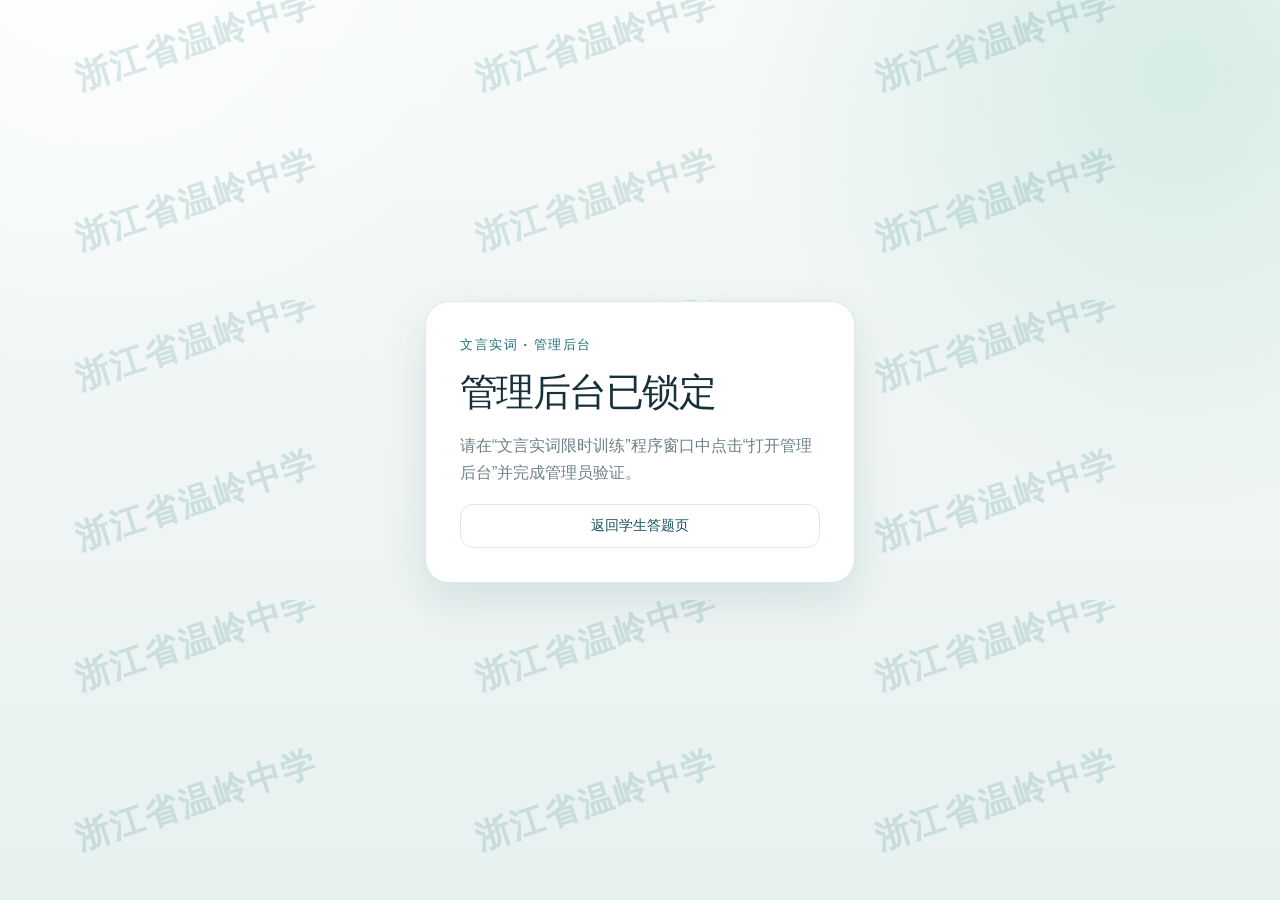
==== commit 8d995a5b: "feat: move admin authentication to Windows launcher" ====
--- a/admin.html
+++ b/admin.html
@@ -5,18 +5,28 @@
     <meta name="viewport" content="width=device-width, initial-scale=1.0" />
     <meta name="theme-color" content="#1f6f78" />
     <title>文言实词 · 管理后台</title>
-    <link rel="stylesheet" href="./style.css" />
-    <link rel="stylesheet" href="./admin.css" />
+    <link rel="stylesheet" href="./style.css?v=20260905-bugfix" />
+    <link rel="stylesheet" href="./admin.css?v=20260905-bugfix" />
   </head>
   <body>
     <main id="admin-app" class="admin-shell" aria-live="polite">
       <section class="admin-loading">
         <div class="loading-mark" aria-hidden="true">文</div>
         <p class="eyebrow">文言实词 · 管理后台</p>
-        <h1>正在加载题库</h1>
+        <h1>管理后台已锁定</h1>
+        <p>请从“文言实词限时训练”程序窗口进入管理后台。</p>
       </section>
     </main>
     <script src="./scoring.js" defer></script>
-    <script src="./admin.js" defer></script>
+    <script src="./question_identity.js?v=20260905-bugfix" defer></script>
+    <script src="./admin-guide-data.js?v=20260906-refactor" defer></script>
+    <script src="./admin-shared.js?v=20260906-refactor" defer></script>
+    <script src="./admin-auth.js?v=20260906-refactor" defer></script>
+    <script src="./admin-questions.js?v=20260906-refactor" defer></script>
+    <script src="./admin-reviews.js?v=20260906-refactor" defer></script>
+    <script src="./admin-records.js?v=20260906-refactor" defer></script>
+    <script src="./admin-update.js?v=20260906-refactor" defer></script>
+    <script src="./admin-settings.js?v=20260906-refactor" defer></script>
+    <script src="./admin.js?v=20260905-bugfix" defer></script>
   </body>
 </html>
--- a/style.css
+++ b/style.css
@@ -1,41 +1,41 @@
-:root {
-  color-scheme: light;
-  --ink: #17313b;
-  --muted: #6d8188;
-  --line: #dce8e9;
-  --surface: #ffffff;
-  --surface-soft: #f4f8f7;
-  --page: #eef5f4;
-  --accent: #1f6f78;
-  --accent-dark: #15525c;
-  --accent-soft: #e0f0ee;
-  --warm: #efb15a;
-  --success: #23865a;
-  --success-soft: #e7f5ed;
-  --danger: #c0524d;
-  --danger-soft: #fff0ee;
-  --shadow: 0 18px 50px rgba(31, 77, 81, 0.1);
-  font-family: "Microsoft YaHei", "PingFang SC", "Noto Sans CJK SC", sans-serif;
-  font-synthesis: none;
-}
-
-* {
-  box-sizing: border-box;
-}
-
+:root {
+  color-scheme: light;
+  --ink: #17313b;
+  --muted: #6d8188;
+  --line: #dce8e9;
+  --surface: #ffffff;
+  --surface-soft: #f4f8f7;
+  --page: #eef5f4;
+  --accent: #1f6f78;
+  --accent-dark: #15525c;
+  --accent-soft: #e0f0ee;
+  --warm: #efb15a;
+  --success: #23865a;
+  --success-soft: #e7f5ed;
+  --danger: #c0524d;
+  --danger-soft: #fff0ee;
+  --shadow: 0 18px 50px rgba(31, 77, 81, 0.1);
+  font-family: "Microsoft YaHei", "PingFang SC", "Noto Sans CJK SC", sans-serif;
+  font-synthesis: none;
+}
+
+* {
+  box-sizing: border-box;
+}
+
 body {
   position: relative;
   min-width: 320px;
   min-height: 100vh;
   margin: 0;
-  background:
-    radial-gradient(circle at 8% -8%, rgba(255, 255, 255, 0.9), transparent 26rem),
-    radial-gradient(circle at 92% 8%, rgba(203, 230, 224, 0.72), transparent 28rem),
-    linear-gradient(120deg, rgba(255, 255, 255, 0.28) 1px, transparent 1px),
-    linear-gradient(30deg, rgba(31, 111, 120, 0.035) 1px, transparent 1px),
-    linear-gradient(180deg, #f6faf9 0%, var(--page) 58%, #e7f1ef 100%);
-  background-size: auto, auto, 72px 72px, 72px 72px, 100% 100%;
-  background-attachment: fixed;
+  background:
+    radial-gradient(circle at 8% -8%, rgba(255, 255, 255, 0.9), transparent 26rem),
+    radial-gradient(circle at 92% 8%, rgba(203, 230, 224, 0.72), transparent 28rem),
+    linear-gradient(120deg, rgba(255, 255, 255, 0.28) 1px, transparent 1px),
+    linear-gradient(30deg, rgba(31, 111, 120, 0.035) 1px, transparent 1px),
+    linear-gradient(180deg, #f6faf9 0%, var(--page) 58%, #e7f1ef 100%);
+  background-size: auto, auto, 72px 72px, 72px 72px, 100% 100%;
+  background-attachment: fixed;
   color: var(--ink);
 }
 
@@ -77,92 +77,92 @@
   line-height: normal;
   white-space: normal;
 }
-
-button {
-  font: inherit;
-}
-
-button:focus-visible {
-  outline: 3px solid rgba(239, 177, 90, 0.8);
-  outline-offset: 3px;
-}
-
+
+button {
+  font: inherit;
+}
+
+button:focus-visible {
+  outline: 3px solid rgba(239, 177, 90, 0.8);
+  outline-offset: 3px;
+}
+
 .app-shell {
   position: relative;
   z-index: 1;
   width: min(100%, 1080px);
-  min-height: 100vh;
-  margin: 0 auto;
-  padding: 32px 24px 40px;
-}
-
-.state-screen {
-  min-height: calc(100vh - 72px);
-  display: grid;
-  align-content: center;
-}
-
-.loading-screen,
-.error-screen {
-  justify-items: center;
-  text-align: center;
-}
-
-.loading-mark,
-.brand-mark {
-  width: 44px;
-  height: 44px;
-  display: grid;
-  place-items: center;
-  border-radius: 14px;
-  background: var(--accent);
-  color: #fff;
-  font-family: Georgia, "Songti SC", serif;
-  font-size: 24px;
-  font-weight: 700;
-  box-shadow: 0 8px 18px rgba(31, 111, 120, 0.2);
-}
-
-.eyebrow {
-  margin: 20px 0 10px;
-  color: var(--accent);
-  font-size: 13px;
-  font-weight: 800;
-  letter-spacing: 0.12em;
-}
-
-h1,
-h2,
-h3,
-p {
-  margin-top: 0;
-}
-
-h1 {
-  margin-bottom: 16px;
-  font-family: Georgia, "Songti SC", serif;
-  font-size: clamp(38px, 6vw, 68px);
-  line-height: 1.1;
-  letter-spacing: -0.04em;
-}
-
-h2 {
-  margin-bottom: 12px;
-  font-family: Georgia, "Songti SC", serif;
-  font-size: clamp(28px, 4vw, 42px);
-  line-height: 1.2;
-}
-
-.muted {
-  color: var(--muted);
-}
-
-.error-copy {
-  max-width: 560px;
-  margin-bottom: 20px;
-  line-height: 1.8;
-}
-
+  min-height: 100vh;
+  margin: 0 auto;
+  padding: 32px 24px 40px;
+}
+
+.state-screen {
+  min-height: calc(100vh - 72px);
+  display: grid;
+  align-content: center;
+}
+
+.loading-screen,
+.error-screen {
+  justify-items: center;
+  text-align: center;
+}
+
+.loading-mark,
+.brand-mark {
+  width: 44px;
+  height: 44px;
+  display: grid;
+  place-items: center;
+  border-radius: 14px;
+  background: var(--accent);
+  color: #fff;
+  font-family: Georgia, "Songti SC", serif;
+  font-size: 24px;
+  font-weight: 700;
+  box-shadow: 0 8px 18px rgba(31, 111, 120, 0.2);
+}
+
+.eyebrow {
+  margin: 20px 0 10px;
+  color: var(--accent);
+  font-size: 13px;
+  font-weight: 800;
+  letter-spacing: 0.12em;
+}
+
+h1,
+h2,
+h3,
+p {
+  margin-top: 0;
+}
+
+h1 {
+  margin-bottom: 16px;
+  font-family: Georgia, "Songti SC", serif;
+  font-size: clamp(38px, 6vw, 68px);
+  line-height: 1.1;
+  letter-spacing: -0.04em;
+}
+
+h2 {
+  margin-bottom: 12px;
+  font-family: Georgia, "Songti SC", serif;
+  font-size: clamp(28px, 4vw, 42px);
+  line-height: 1.2;
+}
+
+.muted {
+  color: var(--muted);
+}
+
+.error-copy {
+  max-width: 560px;
+  margin-bottom: 20px;
+  line-height: 1.8;
+}
+
 .start-layout {
   min-height: calc(100vh - 72px);
   display: grid;
@@ -170,65 +170,65 @@
   align-items: center;
   gap: clamp(32px, 5vw, 64px);
 }
-
-.start-copy {
-  padding: 28px 0;
-}
-
-.start-copy h1 {
-  max-width: 620px;
-}
-
-.start-subtitle {
-  max-width: 540px;
-  margin-bottom: 34px;
-  color: var(--muted);
-  font-size: 18px;
-  line-height: 1.75;
-}
-
-.start-note {
-  display: flex;
-  align-items: center;
-  gap: 10px;
-  margin-top: 22px;
-  color: var(--muted);
-  font-size: 14px;
-}
-
-.start-note::before {
-  content: "";
-  width: 8px;
-  height: 8px;
-  flex: 0 0 auto;
-  border-radius: 50%;
-  background: var(--warm);
-}
-
-.start-card,
-.quiz-card,
-.result-card,
-.error-card {
-  border: 1px solid rgba(220, 232, 233, 0.9);
-  border-radius: 28px;
-  background: var(--surface);
-  box-shadow: var(--shadow);
-}
-
+
+.start-copy {
+  padding: 28px 0;
+}
+
+.start-copy h1 {
+  max-width: 620px;
+}
+
+.start-subtitle {
+  max-width: 540px;
+  margin-bottom: 34px;
+  color: var(--muted);
+  font-size: 18px;
+  line-height: 1.75;
+}
+
+.start-note {
+  display: flex;
+  align-items: center;
+  gap: 10px;
+  margin-top: 22px;
+  color: var(--muted);
+  font-size: 14px;
+}
+
+.start-note::before {
+  content: "";
+  width: 8px;
+  height: 8px;
+  flex: 0 0 auto;
+  border-radius: 50%;
+  background: var(--warm);
+}
+
+.start-card,
+.quiz-card,
+.result-card,
+.error-card {
+  border: 1px solid rgba(220, 232, 233, 0.9);
+  border-radius: 28px;
+  background: var(--surface);
+  box-shadow: var(--shadow);
+}
+
 .start-card {
   width: 100%;
   padding: 30px;
 }
-
-.card-label {
-  margin-bottom: 20px;
-  color: var(--muted);
-  font-size: 13px;
-  font-weight: 800;
-  letter-spacing: 0.08em;
-  text-transform: uppercase;
-}
-
+
+.card-label {
+  margin-bottom: 20px;
+  color: var(--muted);
+  font-size: 13px;
+  font-weight: 800;
+  letter-spacing: 0.08em;
+  text-transform: uppercase;
+}
+
 .filter-field {
   min-width: 0;
   margin: 0 0 16px;
@@ -369,130 +369,136 @@
   font-size: 11px;
   letter-spacing: 0.08em;
 }
-
-.filter-note {
-  margin: 0 0 24px;
-  color: var(--muted);
-  font-size: 12px;
-  line-height: 1.6;
-}
-
-.rule-label {
-  margin-bottom: 14px;
-}
-
-.rule-list {
-  display: grid;
-  gap: 12px;
-  margin: 0 0 26px;
-}
-
-.rule-item {
-  display: flex;
-  justify-content: space-between;
-  gap: 16px;
-  padding: 15px 16px;
-  border-radius: 16px;
-  background: var(--surface-soft);
-}
-
-.rule-item span:first-child {
-  color: var(--muted);
-}
-
-.rule-item strong {
-  color: var(--accent-dark);
-}
-
-.primary-button,
-.secondary-button {
-  width: 100%;
-  min-height: 52px;
-  border: 0;
-  border-radius: 16px;
-  cursor: pointer;
-  font-weight: 800;
-  transition: transform 160ms ease, box-shadow 160ms ease, background 160ms ease;
-}
-
-.button-stack {
-  display: grid;
-  gap: 10px;
-}
-
-.admin-link {
-  display: block;
-  width: fit-content;
-  margin: 17px auto 0;
-  color: var(--muted);
-  font-size: 13px;
-  font-weight: 800;
-  text-decoration: none;
-}
-
-.admin-link:hover {
-  color: var(--accent-dark);
-  text-decoration: underline;
-}
-
-.primary-button {
-  background: var(--accent);
-  color: #fff;
-  box-shadow: 0 10px 20px rgba(31, 111, 120, 0.18);
-}
-
-.primary-button:hover,
-.secondary-button:hover {
-  transform: translateY(-2px);
-}
-
-.primary-button:hover {
-  background: var(--accent-dark);
-  box-shadow: 0 14px 26px rgba(31, 111, 120, 0.24);
-}
-
-.secondary-button {
-  border: 1px solid var(--line);
-  background: var(--surface);
-  color: var(--accent-dark);
-}
-
-.quiz-shell {
-  min-height: calc(100vh - 72px);
-}
-
-.topbar {
-  display: flex;
-  align-items: center;
-  justify-content: space-between;
-  gap: 20px;
-  margin-bottom: 24px;
-}
-
-.brand-lockup {
-  display: flex;
-  align-items: center;
-  gap: 12px;
-}
-
-.brand-lockup strong {
-  display: block;
-  font-size: 15px;
-}
-
-.brand-lockup span {
-  display: block;
-  margin-top: 3px;
-  color: var(--muted);
-  font-size: 12px;
-}
-
-.score-strip {
-  display: flex;
-  align-items: center;
-  gap: 10px;
-}
-
+
+.filter-note {
+  margin: 0 0 24px;
+  color: var(--muted);
+  font-size: 12px;
+  line-height: 1.6;
+}
+
+.rule-label {
+  margin-bottom: 14px;
+}
+
+.rule-list {
+  display: grid;
+  gap: 12px;
+  margin: 0 0 26px;
+}
+
+.rule-item {
+  display: flex;
+  justify-content: space-between;
+  gap: 16px;
+  padding: 15px 16px;
+  border-radius: 16px;
+  background: var(--surface-soft);
+}
+
+.rule-item span:first-child {
+  color: var(--muted);
+}
+
+.rule-item strong {
+  color: var(--accent-dark);
+}
+
+.primary-button,
+.secondary-button {
+  width: 100%;
+  min-height: 52px;
+  border: 0;
+  border-radius: 16px;
+  cursor: pointer;
+  font-weight: 800;
+  transition: transform 160ms ease, box-shadow 160ms ease, background 160ms ease;
+}
+
+.button-stack {
+  display: grid;
+  gap: 10px;
+}
+
+.admin-link {
+  display: block;
+  width: fit-content;
+  margin: 17px auto 0;
+  color: var(--muted);
+  font-size: 13px;
+  font-weight: 800;
+  text-decoration: none;
+}
+
+.admin-link:hover {
+  color: var(--accent-dark);
+  text-decoration: underline;
+}
+
+.primary-button {
+  background: var(--accent);
+  color: #fff;
+  box-shadow: 0 10px 20px rgba(31, 111, 120, 0.18);
+}
+
+.primary-button:hover:not(:disabled),
+.secondary-button:hover:not(:disabled) {
+  transform: translateY(-2px);
+}
+
+.primary-button:hover:not(:disabled) {
+  background: var(--accent-dark);
+  box-shadow: 0 14px 26px rgba(31, 111, 120, 0.24);
+}
+
+.primary-button:disabled {
+  cursor: not-allowed;
+  opacity: 0.5;
+  box-shadow: none;
+}
+
+.secondary-button {
+  border: 1px solid var(--line);
+  background: var(--surface);
+  color: var(--accent-dark);
+}
+
+.quiz-shell {
+  min-height: calc(100vh - 72px);
+}
+
+.topbar {
+  display: flex;
+  align-items: center;
+  justify-content: space-between;
+  gap: 20px;
+  margin-bottom: 24px;
+}
+
+.brand-lockup {
+  display: flex;
+  align-items: center;
+  gap: 12px;
+}
+
+.brand-lockup strong {
+  display: block;
+  font-size: 15px;
+}
+
+.brand-lockup span {
+  display: block;
+  margin-top: 3px;
+  color: var(--muted);
+  font-size: 12px;
+}
+
+.score-strip {
+  display: flex;
+  align-items: center;
+  gap: 10px;
+}
+
 .quiz-font-controls {
   display: flex;
   align-items: center;
@@ -500,51 +506,51 @@
   height: 64px;
   min-height: 64px;
   padding: 4px;
-  border: 1px solid var(--line);
-  border-radius: 15px;
-  background: var(--surface);
-  box-shadow: 0 8px 24px rgba(31, 77, 81, 0.06);
-}
-
-.font-control-button,
-.font-reset-button {
-  min-width: 34px;
-  min-height: 34px;
-  padding: 0 7px;
-  border: 0;
-  border-radius: 10px;
-  background: var(--surface-soft);
-  color: var(--accent-dark);
-  cursor: pointer;
-  font: inherit;
-  font-size: 13px;
-  font-weight: 900;
-}
-
-.font-reset-button {
-  min-width: 42px;
-  color: var(--muted);
-  font-size: 12px;
-}
-
-.font-control-button:hover:not(:disabled),
-.font-reset-button:hover {
-  background: var(--accent-soft);
-}
-
-.font-control-button:disabled {
-  cursor: default;
-  opacity: 0.38;
-}
-
-.font-scale-value {
-  min-width: 40px;
-  color: var(--muted);
-  font-size: 12px;
-  font-variant-numeric: tabular-nums;
-  text-align: center;
-}
-
+  border: 1px solid var(--line);
+  border-radius: 15px;
+  background: var(--surface);
+  box-shadow: 0 8px 24px rgba(31, 77, 81, 0.06);
+}
+
+.font-control-button,
+.font-reset-button {
+  min-width: 34px;
+  min-height: 34px;
+  padding: 0 7px;
+  border: 0;
+  border-radius: 10px;
+  background: var(--surface-soft);
+  color: var(--accent-dark);
+  cursor: pointer;
+  font: inherit;
+  font-size: 13px;
+  font-weight: 900;
+}
+
+.font-reset-button {
+  min-width: 42px;
+  color: var(--muted);
+  font-size: 12px;
+}
+
+.font-control-button:hover:not(:disabled),
+.font-reset-button:hover {
+  background: var(--accent-soft);
+}
+
+.font-control-button:disabled {
+  cursor: default;
+  opacity: 0.38;
+}
+
+.font-scale-value {
+  min-width: 40px;
+  color: var(--muted);
+  font-size: 12px;
+  font-variant-numeric: tabular-nums;
+  text-align: center;
+}
+
 .score-box,
 .timer-box {
   min-width: 96px;
@@ -554,98 +560,98 @@
   flex-direction: column;
   justify-content: center;
   padding: 10px 14px;
-  border-radius: 15px;
-  background: var(--surface);
-  text-align: center;
-  box-shadow: 0 8px 24px rgba(31, 77, 81, 0.06);
-}
-
-.score-box span,
-.timer-box span {
-  display: block;
-  color: var(--muted);
-  font-size: 11px;
-  font-weight: 700;
-}
-
-.score-box strong,
-.timer-box strong {
-  display: block;
-  margin-top: 3px;
-  font-size: 22px;
-  line-height: 1.1;
-}
-
-.timer-box strong {
-  color: var(--accent-dark);
-  font-variant-numeric: tabular-nums;
-}
-
-.timer-box.warning {
-  background: #fff7e7;
-}
-
-.timer-box.warning strong {
-  color: #aa6818;
-}
-
-.timer-box.danger {
-  background: var(--danger-soft);
-}
-
-.timer-box.danger strong {
-  color: var(--danger);
-}
-
-.progress-track {
-  height: 8px;
-  overflow: hidden;
-  border-radius: 99px;
-  background: #d9e6e4;
-}
-
-.progress-value {
-  height: 100%;
-  border-radius: inherit;
-  background: linear-gradient(90deg, var(--accent), #60a497);
-  transition: width 200ms ease;
-}
-
-.quiz-meta {
-  display: flex;
-  justify-content: space-between;
-  gap: 16px;
-  margin: 14px 0 24px;
-  color: var(--muted);
-  font-size: 13px;
-  font-weight: 700;
-}
-
-.quiz-card {
-  padding: clamp(24px, 5vw, 54px);
-  font-size: var(--quiz-base-font-size, 15px);
-}
-
-.question-kicker {
-  display: inline-flex;
-  align-items: center;
-  gap: 8px;
-  margin-bottom: 22px;
-  padding: 8px 12px;
-  border-radius: 99px;
-  background: var(--accent-soft);
-  color: var(--accent-dark);
-  font-size: 0.8667em;
-  font-weight: 800;
-}
-
-.question-title {
-  margin: 0;
-  font-family: Georgia, "Songti SC", serif;
-  font-size: var(--quiz-title-font-size, clamp(28px, 4vw, 42px));
-  line-height: 1.55;
-}
-
+  border-radius: 15px;
+  background: var(--surface);
+  text-align: center;
+  box-shadow: 0 8px 24px rgba(31, 77, 81, 0.06);
+}
+
+.score-box span,
+.timer-box span {
+  display: block;
+  color: var(--muted);
+  font-size: 11px;
+  font-weight: 700;
+}
+
+.score-box strong,
+.timer-box strong {
+  display: block;
+  margin-top: 3px;
+  font-size: 22px;
+  line-height: 1.1;
+}
+
+.timer-box strong {
+  color: var(--accent-dark);
+  font-variant-numeric: tabular-nums;
+}
+
+.timer-box.warning {
+  background: #fff7e7;
+}
+
+.timer-box.warning strong {
+  color: #aa6818;
+}
+
+.timer-box.danger {
+  background: var(--danger-soft);
+}
+
+.timer-box.danger strong {
+  color: var(--danger);
+}
+
+.progress-track {
+  height: 8px;
+  overflow: hidden;
+  border-radius: 99px;
+  background: #d9e6e4;
+}
+
+.progress-value {
+  height: 100%;
+  border-radius: inherit;
+  background: linear-gradient(90deg, var(--accent), #60a497);
+  transition: width 200ms ease;
+}
+
+.quiz-meta {
+  display: flex;
+  justify-content: space-between;
+  gap: 16px;
+  margin: 14px 0 24px;
+  color: var(--muted);
+  font-size: 13px;
+  font-weight: 700;
+}
+
+.quiz-card {
+  padding: clamp(24px, 5vw, 54px);
+  font-size: var(--quiz-base-font-size, 15px);
+}
+
+.question-kicker {
+  display: inline-flex;
+  align-items: center;
+  gap: 8px;
+  margin-bottom: 22px;
+  padding: 8px 12px;
+  border-radius: 99px;
+  background: var(--accent-soft);
+  color: var(--accent-dark);
+  font-size: 0.8667em;
+  font-weight: 800;
+}
+
+.question-title {
+  margin: 0;
+  font-family: Georgia, "Songti SC", serif;
+  font-size: var(--quiz-title-font-size, clamp(28px, 4vw, 42px));
+  line-height: 1.55;
+}
+
 .target-word {
   padding: 0 0.08em;
   background: linear-gradient(transparent 62%, rgba(239, 177, 90, 0.5) 62%);
@@ -658,122 +664,275 @@
   text-decoration: underline dotted rgba(164, 91, 21, 0.55);
   text-decoration-thickness: 2px;
 }
-
-.question-source {
-  margin: 6px 0 24px;
-  color: var(--muted);
-  font-family: Georgia, "Songti SC", serif;
-  font-size: 1em;
-  text-align: right;
-}
-
-.question-prompt {
-  margin: 0 0 22px;
-  color: var(--muted);
-  font-size: 1em;
-  font-weight: 800;
-}
-
-.context-block,
-.supporting-items {
-  margin: 0 0 24px;
-  padding: 16px 18px;
-  border-left: 3px solid var(--warm);
-  border-radius: 0 14px 14px 0;
-  background: #fffaf0;
-  color: #53676c;
-  line-height: 1.8;
-}
-
-.context-block p {
-  margin-bottom: 5px;
-}
-
-.context-block p:last-child {
-  margin-bottom: 0;
-}
-
-.supporting-items {
-  border-left-color: var(--accent);
-  background: var(--surface-soft);
-}
-
-.supporting-item {
-  display: grid;
-  grid-template-columns: 28px minmax(0, 1fr);
-  gap: 8px;
-  margin-bottom: 8px;
-}
-
-.supporting-item:last-child {
-  margin-bottom: 0;
-}
-
-.supporting-key {
-  color: var(--accent-dark);
-  font-weight: 800;
-}
-
-.supporting-meaning {
-  display: block;
-  margin-top: 3px;
-  color: var(--accent-dark);
-  font-size: 0.8667em;
-}
-
-.option-list {
-  display: grid;
-  gap: 12px;
-  margin-top: 26px;
-}
-
-.option-button {
-  display: grid;
-  grid-template-columns: 38px minmax(0, 1fr);
-  gap: 13px;
-  width: 100%;
-  padding: 15px 17px;
-  border: 1px solid var(--line);
-  border-radius: 17px;
-  background: #fff;
-  color: var(--ink);
-  cursor: pointer;
-  text-align: left;
-  line-height: 1.7;
-  transition: transform 150ms ease, border-color 150ms ease, background 150ms ease;
-}
-
-.option-button:hover:not(:disabled) {
-  transform: translateX(3px);
-  border-color: #9fc7c1;
-  background: #f8fcfb;
-}
-
-.option-button:disabled {
-  cursor: default;
-}
-
-.option-key {
-  width: 32px;
-  height: 32px;
-  display: grid;
-  place-items: center;
-  border-radius: 10px;
-  background: var(--surface-soft);
-  color: var(--accent-dark);
-  font-weight: 900;
-}
-
-.option-button.selected {
-  border-color: var(--accent);
-  background: var(--accent-soft);
-}
-
-.option-button.correct {
-  border-color: var(--success);
-  background: var(--success-soft);
-}
-
+
+.question-source {
+  margin: 6px 0 24px;
+  color: var(--muted);
+  font-family: Georgia, "Songti SC", serif;
+  font-size: 1em;
+  text-align: right;
+}
+
+.question-prompt {
+  margin: 0 0 22px;
+  color: var(--muted);
+  font-size: 1em;
+  font-weight: 800;
+}
+
+.context-block,
+.supporting-items {
+  margin: 0 0 24px;
+  padding: 16px 18px;
+  border-left: 3px solid var(--warm);
+  border-radius: 0 14px 14px 0;
+  background: #fffaf0;
+  color: #53676c;
+  line-height: 1.8;
+}
+
+.context-block p {
+  margin-bottom: 5px;
+}
+
+.context-block p:last-child {
+  margin-bottom: 0;
+}
+
+.supporting-items {
+  border-left-color: var(--accent);
+  background: var(--surface-soft);
+}
+
+.supporting-item {
+  display: grid;
+  grid-template-columns: 28px minmax(0, 1fr);
+  gap: 8px;
+  margin-bottom: 8px;
+}
+
+.supporting-item:last-child {
+  margin-bottom: 0;
+}
+
+.supporting-key {
+  color: var(--accent-dark);
+  font-weight: 800;
+}
+
+.supporting-meaning {
+  display: block;
+  margin-top: 3px;
+  color: var(--accent-dark);
+  font-size: 0.8667em;
+}
+
+.option-list {
+  display: grid;
+  gap: 12px;
+  margin-top: 0;
+}
+
+.answer-interaction {
+  position: relative;
+  margin-top: 26px;
+}
+
+.feedback-panel.feedback-compact {
+  display: flex;
+  align-items: center;
+  min-height: 64px;
+  margin-top: 14px;
+  padding: 10px 14px;
+}
+
+.feedback-compact .feedback-content {
+  display: flex;
+  align-items: center;
+  flex-wrap: wrap;
+  gap: 8px 14px;
+  width: 100%;
+}
+
+.feedback-compact .score-event {
+  flex: 0 0 auto;
+  margin: 0;
+}
+
+.feedback-compact .feedback-title {
+  margin: 0;
+  font-size: 1em;
+}
+
+.feedback-compact .feedback-streak {
+  margin: 0;
+}
+
+.feedback-visual-only {
+  position: absolute;
+  z-index: 3;
+  inset: 0;
+  margin: 0;
+  padding: 0;
+  border: 0 !important;
+  border-radius: 17px;
+  background: transparent !important;
+  box-shadow: none !important;
+  pointer-events: none;
+}
+
+.feedback-visual-only .feedback-content {
+  display: none;
+}
+
+.feedback-error-card {
+  display: flex;
+  height: min(460px, max(280px, 42vh));
+  min-height: 0;
+  margin: 0;
+  padding: clamp(16px, 2.4vw, 24px);
+}
+
+.feedback-error-card .feedback-content {
+  display: flex;
+  flex-direction: column;
+  min-height: 0;
+  width: 100%;
+  height: 100%;
+}
+
+.feedback-error-card .score-event,
+.feedback-error-card .feedback-title,
+.feedback-error-card .feedback-streak,
+.feedback-error-card .feedback-answer-grid {
+  flex: 0 0 auto;
+}
+
+.feedback-answer-grid {
+  display: grid;
+  grid-template-columns: repeat(2, minmax(0, 1fr));
+  gap: 10px;
+  margin-top: 10px;
+}
+
+.feedback-answer-item {
+  min-width: 0;
+  padding: 10px 12px;
+  border: 1px solid rgba(192, 90, 80, 0.16);
+  border-radius: 12px;
+  background: rgba(255, 255, 255, 0.58);
+}
+
+.feedback-answer-item.feedback-answer-correct {
+  border-color: rgba(37, 135, 94, 0.2);
+  background: rgba(242, 251, 246, 0.85);
+}
+
+.feedback-answer-item > span,
+.feedback-explanation > span {
+  display: block;
+  margin-bottom: 4px;
+  color: var(--muted);
+  font-size: 0.78em;
+  font-weight: 800;
+}
+
+.feedback-answer-item strong {
+  display: flex;
+  min-width: 0;
+  align-items: baseline;
+  gap: 7px;
+  color: var(--ink);
+  line-height: 1.55;
+  overflow-wrap: anywhere;
+}
+
+.feedback-answer-item strong b {
+  flex: 0 0 auto;
+  color: var(--danger);
+  font-size: 1.05em;
+}
+
+.feedback-answer-correct strong b {
+  color: var(--success);
+}
+
+.feedback-explanation {
+  display: flex;
+  flex: 1 1 auto;
+  min-height: 0;
+  flex-direction: column;
+  margin-top: 12px;
+}
+
+.feedback-explanation > p {
+  min-height: 0;
+  flex: 1 1 auto;
+  margin: 0;
+  padding-right: 8px;
+  overflow-y: auto;
+  overscroll-behavior: contain;
+  line-height: 1.7;
+}
+
+.feedback-actions {
+  display: flex;
+  flex: 0 0 auto;
+  justify-content: flex-end;
+  margin-top: 14px;
+}
+
+.feedback-actions .primary-button {
+  min-width: 128px;
+}
+
+.option-button {
+  display: grid;
+  grid-template-columns: 38px minmax(0, 1fr);
+  gap: 13px;
+  width: 100%;
+  padding: 15px 17px;
+  border: 1px solid var(--line);
+  border-radius: 17px;
+  background: #fff;
+  color: var(--ink);
+  cursor: pointer;
+  text-align: left;
+  line-height: 1.7;
+  transition: transform 150ms ease, border-color 150ms ease, background 150ms ease;
+}
+
+.option-button:hover:not(:disabled) {
+  transform: translateX(3px);
+  border-color: #9fc7c1;
+  background: #f8fcfb;
+}
+
+.option-button:disabled {
+  cursor: default;
+}
+
+.option-key {
+  width: 32px;
+  height: 32px;
+  display: grid;
+  place-items: center;
+  border-radius: 10px;
+  background: var(--surface-soft);
+  color: var(--accent-dark);
+  font-weight: 900;
+}
+
+.option-button.selected {
+  border-color: var(--accent);
+  background: var(--accent-soft);
+}
+
+.option-button.correct {
+  border-color: var(--success);
+  background: var(--success-soft);
+}
+
 .option-button.wrong {
   border-color: var(--danger);
   background: var(--danger-soft);
@@ -796,41 +955,92 @@
   background: linear-gradient(105deg, #fff1e7, #fff0ee 68%);
   box-shadow: 0 0 0 3px rgba(225, 123, 85, 0.14), 0 10px 24px rgba(192, 82, 77, 0.12);
 }
-
-.option-meaning {
-  display: block;
-  margin-top: 5px;
-  color: var(--muted);
-  font-size: 0.8667em;
-}
-
-.feedback-panel {
-  margin-top: 24px;
-  padding: 18px 20px;
-  border-radius: 17px;
-  background: var(--surface-soft);
-}
-
-.feedback-panel.success {
-  background: var(--success-soft);
-}
-
-.feedback-panel.error {
-  background: var(--danger-soft);
-}
-
-.feedback-title {
-  margin-bottom: 6px;
-  font-size: 1.2em;
-  font-weight: 900;
-}
-
-.feedback-panel.success .feedback-title {
-  color: var(--success);
-}
-
+
+.option-meaning {
+  display: block;
+  margin-top: 5px;
+  color: var(--muted);
+  font-size: 0.8667em;
+}
+
+.feedback-panel {
+  margin-top: 24px;
+  padding: 18px 20px;
+  border-radius: 17px;
+  background: var(--surface-soft);
+}
+
+.feedback-panel.success {
+  background: var(--success-soft);
+}
+
+.feedback-panel.error {
+  background: var(--danger-soft);
+}
+
+.feedback-title {
+  margin-bottom: 6px;
+  font-size: 1.2em;
+  font-weight: 900;
+}
+
+.feedback-panel.success .feedback-title {
+  color: var(--success);
+}
+
 .feedback-panel.error .feedback-title {
   color: var(--danger);
+}
+
+.feedback-stage {
+  position: relative;
+  isolation: isolate;
+  overflow: hidden;
+}
+
+.feedback-effects-canvas {
+  position: absolute;
+  inset: 0;
+  z-index: 1;
+  width: 100%;
+  height: 100%;
+  pointer-events: none;
+}
+
+.feedback-content {
+  position: relative;
+  z-index: 2;
+}
+
+.feedback-stage::after {
+  position: absolute;
+  inset: 0;
+  z-index: 0;
+  pointer-events: none;
+  content: "";
+  opacity: 0;
+}
+
+.result-correct::after {
+  background: radial-gradient(circle at 50% 54%, rgba(37, 135, 94, 0.12), transparent 48%);
+  animation: stage-glow 520ms ease-out both;
+}
+
+.result-super-correct::after {
+  background:
+    radial-gradient(circle at 38% 52%, rgba(229, 170, 78, 0.18), transparent 40%),
+    radial-gradient(circle at 64% 50%, rgba(31, 140, 143, 0.14), transparent 42%);
+  animation: stage-glow-strong 820ms ease-out both;
+}
+
+.result-wrong::after {
+  background: radial-gradient(circle at 50% 55%, rgba(194, 90, 80, 0.11), transparent 46%);
+  animation: stage-glow 420ms ease-out both;
+}
+
+.result-super-wrong::after {
+  background: radial-gradient(circle at 50% 55%, rgba(220, 118, 93, 0.17), transparent 50%);
+  animation: stage-glow-strong 620ms ease-out both;
 }
 
 .feedback-panel.super {
@@ -851,7 +1061,10 @@
   box-shadow: 0 12px 30px rgba(192, 82, 77, 0.12);
 }
 
+
 .score-event {
+  opacity: 1;
+  transform: translateY(0) scale(1);
   display: inline-flex;
   align-items: center;
   gap: 10px;
@@ -861,23 +1074,29 @@
   border: 1px solid rgba(35, 134, 90, 0.2);
   border-radius: 999px;
   background: rgba(255, 255, 255, 0.72);
-  animation: score-event-pop 320ms cubic-bezier(0.2, 0.8, 0.25, 1) both;
+  animation: score-event-pop 420ms cubic-bezier(0.2, 0.8, 0.25, 1) 1 both;
 }
 
 .feedback-panel.error .score-event {
   border-color: rgba(192, 82, 77, 0.22);
 }
 
+.feedback-panel.base.error .score-event {
+  animation: score-event-shake-pop 280ms ease-out 1 both;
+}
+
 .feedback-panel.super-correct .score-event {
+  opacity: 1;
   border-color: rgba(208, 157, 47, 0.46);
   background: rgba(255, 251, 226, 0.9);
-  animation: super-score-event 520ms cubic-bezier(0.2, 0.8, 0.25, 1) both;
+  animation: super-score-event 520ms cubic-bezier(0.2, 0.8, 0.25, 1) 1 both;
 }
 
 .feedback-panel.super-wrong .score-event {
+  opacity: 1;
   border-color: rgba(225, 123, 85, 0.42);
   background: rgba(255, 245, 235, 0.92);
-  animation: super-wrong-event 420ms ease-out both;
+  animation: super-wrong-event 420ms ease-out 1 both;
 }
 
 .score-event-icon {
@@ -950,263 +1169,305 @@
 }
 
 @keyframes score-event-pop {
-  from { opacity: 0; transform: translateY(8px) scale(0.94); }
-  to { opacity: 1; transform: translateY(0) scale(1); }
+  0% { opacity: 0; transform: translateY(12px) scale(0.78); }
+  48% { opacity: 1; transform: translateY(-3px) scale(1.06); }
+  100% { opacity: 1; transform: translateY(0) scale(1); }
+}
+
+@keyframes score-event-shake-pop {
+  0% { opacity: 0; transform: translateX(-7px) scale(0.82); }
+  28% { opacity: 1; transform: translateX(5px) scale(1.04); }
+  52% { transform: translateX(-3px) scale(1); }
+  76% { transform: translateX(2px); }
+  100% { opacity: 1; transform: translateX(0) scale(1); }
 }
 
 @keyframes super-score-event {
-  0% { opacity: 0; transform: translateY(8px) scale(0.9); box-shadow: 0 0 0 0 rgba(239, 177, 90, 0); }
-  55% { opacity: 1; transform: translateY(-2px) scale(1.04); box-shadow: 0 0 0 10px rgba(239, 177, 90, 0.12); }
-  100% { opacity: 1; transform: translateY(0) scale(1); box-shadow: 0 0 0 0 rgba(239, 177, 90, 0); }
+  0% { transform: translateY(8px) scale(0.9); box-shadow: 0 0 0 0 rgba(239, 177, 90, 0); }
+  55% { transform: translateY(-2px) scale(1.04); box-shadow: 0 0 0 10px rgba(239, 177, 90, 0.12); }
+  100% { transform: translateY(0) scale(1); box-shadow: 0 0 0 0 rgba(239, 177, 90, 0); }
 }
 
 @keyframes super-wrong-event {
-  0% { opacity: 0; transform: translateX(-8px) scale(0.96); }
-  35% { opacity: 1; transform: translateX(5px) scale(1.02); }
+  0% { transform: translateX(-8px) scale(0.96); }
+  35% { transform: translateX(5px) scale(1.02); }
   65% { transform: translateX(-3px) scale(1); }
-  100% { opacity: 1; transform: translateX(0); }
+  100% { transform: translateX(0); }
+}
+
+@keyframes stage-glow {
+  0% { opacity: 0; }
+  24% { opacity: 1; }
+  100% { opacity: 0; }
+}
+
+@keyframes stage-glow-strong {
+  0% { opacity: 0; }
+  18% { opacity: 1; }
+  58% { opacity: 0.62; }
+  100% { opacity: 0; }
 }
 
 @media (prefers-reduced-motion: reduce) {
   .option-button,
   .score-event,
+  .feedback-panel.base.error .score-event,
   .feedback-panel.super-correct .score-event,
   .feedback-panel.super-wrong .score-event {
     animation: none;
     transition: none;
   }
+
+  .feedback-stage::after {
+    animation: none;
+    opacity: 0;
+  }
 }
 
 .feedback-panel p {
-  margin-bottom: 7px;
-  color: #526a6d;
-  line-height: 1.65;
-}
-
-.feedback-panel p:last-child {
-  margin-bottom: 0;
-}
-
-.feedback-answer {
-  font-weight: 800;
-}
-
-.quiz-footnote {
-  margin: 20px 0 0;
-  color: var(--muted);
-  font-size: 0.8667em;
-  text-align: center;
-}
-
-.quiz-actions {
-  display: grid;
-  justify-items: center;
-  gap: 12px;
-  margin-top: 20px;
-}
-
-.quiz-actions .quiz-footnote {
-  margin: 0;
-}
-
-.finish-button {
-  width: auto;
-  min-height: 42px;
-  padding: 0 20px;
-  color: var(--muted);
-  font-size: 0.8667em;
-}
-
-.finish-button:hover {
-  border-color: #c7a36c;
-  background: #fffaf0;
-  color: #8b652e;
-}
-
-.result-screen {
-  justify-items: center;
-}
-
-.result-card {
-  width: min(100%, 610px);
-  padding: clamp(28px, 6vw, 56px);
-  text-align: center;
-}
-
-.result-card h1 {
-  margin-bottom: 10px;
-  font-size: clamp(36px, 6vw, 58px);
-}
-
-.result-score {
-  margin: 18px 0 30px;
-  color: var(--accent-dark);
-  font-family: Georgia, "Songti SC", serif;
-  font-size: clamp(64px, 12vw, 112px);
-  font-weight: 700;
-  line-height: 1;
-}
-
-.result-score small {
-  margin-left: 8px;
-  color: var(--muted);
-  font-family: inherit;
-  font-size: 22px;
-}
-
-.result-stats {
-  display: grid;
-  grid-template-columns: repeat(3, 1fr);
-  gap: 10px;
-  margin-bottom: 28px;
-}
-
-.result-stat {
-  padding: 15px 8px;
-  border-radius: 16px;
-  background: var(--surface-soft);
-}
-
-.result-stat strong {
-  display: block;
-  margin-bottom: 5px;
-  font-size: 22px;
-}
-
-.result-stat span {
-  color: var(--muted);
-  font-size: 12px;
-}
-
-.result-meta {
-  margin: -12px 0 26px;
-  color: var(--muted);
-  font-size: 13px;
-}
-
-.score-form {
-  margin: 0 0 18px;
-  padding: 16px;
-  border-radius: 17px;
-  background: var(--surface-soft);
-  text-align: left;
-}
-
-.score-form label {
-  display: block;
-  margin-bottom: 10px;
-  color: var(--accent-dark);
-  font-size: 14px;
-  font-weight: 800;
-}
-
-.score-form-row {
-  display: grid;
-  grid-template-columns: minmax(0, 1fr) 122px;
-  gap: 8px;
-}
-
-.score-form input {
-  min-width: 0;
-  height: 48px;
-  padding: 0 13px;
-  border: 1px solid var(--line);
-  border-radius: 13px;
-  background: var(--surface);
-  color: var(--ink);
-  font: inherit;
-}
-
-.score-form input:focus {
-  outline: 3px solid rgba(239, 177, 90, 0.45);
-  border-color: var(--accent);
-}
-
-.score-form .primary-button {
-  min-height: 48px;
-}
-
-.saved-note {
-  margin: -10px 0 20px;
-  color: var(--success);
-  font-size: 14px;
-  font-weight: 800;
-}
-
-.leaderboard-screen {
-  justify-items: center;
-}
-
-.leaderboard-card {
-  width: min(100%, 610px);
-  padding: clamp(28px, 6vw, 56px);
-  border: 1px solid rgba(220, 232, 233, 0.9);
-  border-radius: 28px;
-  background: var(--surface);
-  box-shadow: var(--shadow);
-}
-
-.leaderboard-card h1 {
-  margin-bottom: 10px;
-  font-size: clamp(36px, 6vw, 58px);
-}
-
-.leaderboard-intro {
-  margin-bottom: 24px;
-  color: var(--muted);
-  font-size: 14px;
-  line-height: 1.7;
-}
-
-.leaderboard-list {
-  display: grid;
-  gap: 8px;
-  margin-bottom: 24px;
-}
-
-.leaderboard-row {
-  display: grid;
-  grid-template-columns: 38px minmax(0, 1fr) auto;
-  align-items: center;
-  gap: 10px;
-  min-height: 52px;
-  padding: 8px 12px 8px 8px;
-  border-radius: 14px;
-  background: var(--surface-soft);
-}
-
-.leaderboard-rank {
-  width: 32px;
-  height: 32px;
-  display: grid;
-  place-items: center;
-  border-radius: 10px;
-  background: var(--accent-soft);
-  color: var(--accent-dark);
-  font-weight: 900;
-}
-
-.leaderboard-name {
-  overflow: hidden;
-  color: var(--ink);
-  font-weight: 800;
-  text-overflow: ellipsis;
-  white-space: nowrap;
-}
-
-.leaderboard-score {
-  color: var(--accent-dark);
-  font-variant-numeric: tabular-nums;
-}
-
+  margin-bottom: 7px;
+  color: #526a6d;
+  line-height: 1.65;
+}
+
+.feedback-panel p:last-child {
+  margin-bottom: 0;
+}
+
+.feedback-answer {
+  font-weight: 800;
+}
+
+.quiz-footnote {
+  margin: 20px 0 0;
+  color: var(--muted);
+  font-size: 0.8667em;
+  text-align: center;
+}
+
+.quiz-actions {
+  display: grid;
+  justify-items: center;
+  gap: 12px;
+  margin-top: 20px;
+}
+
+.quiz-actions .quiz-footnote {
+  margin: 0;
+}
+
+.finish-button {
+  width: auto;
+  min-height: 42px;
+  padding: 0 20px;
+  color: var(--muted);
+  font-size: 0.8667em;
+}
+
+.finish-button:hover {
+  border-color: #c7a36c;
+  background: #fffaf0;
+  color: #8b652e;
+}
+
+.result-screen {
+  justify-items: center;
+}
+
+.result-card {
+  width: min(100%, 610px);
+  padding: clamp(28px, 6vw, 56px);
+  text-align: center;
+}
+
+.result-card h1 {
+  margin-bottom: 10px;
+  font-size: clamp(36px, 6vw, 58px);
+}
+
+.result-score {
+  margin: 18px 0 30px;
+  color: var(--accent-dark);
+  font-family: Georgia, "Songti SC", serif;
+  font-size: clamp(64px, 12vw, 112px);
+  font-weight: 700;
+  line-height: 1;
+}
+
+.result-score small {
+  margin-left: 8px;
+  color: var(--muted);
+  font-family: inherit;
+  font-size: 22px;
+}
+
+.result-stats {
+  display: grid;
+  grid-template-columns: repeat(3, 1fr);
+  gap: 10px;
+  margin-bottom: 28px;
+}
+
+.result-stat {
+  padding: 15px 8px;
+  border-radius: 16px;
+  background: var(--surface-soft);
+}
+
+.result-stat strong {
+  display: block;
+  margin-bottom: 5px;
+  font-size: 22px;
+}
+
+.result-stat span {
+  color: var(--muted);
+  font-size: 12px;
+}
+
+.result-meta {
+  margin: -12px 0 26px;
+  color: var(--muted);
+  font-size: 13px;
+}
+
+.score-form {
+  margin: 0 0 18px;
+  padding: 16px;
+  border-radius: 17px;
+  background: var(--surface-soft);
+  text-align: left;
+}
+
+.score-form label {
+  display: block;
+  margin-bottom: 10px;
+  color: var(--accent-dark);
+  font-size: 14px;
+  font-weight: 800;
+}
+
+.score-form-row {
+  display: grid;
+  grid-template-columns: minmax(0, 1fr) 122px;
+  gap: 8px;
+}
+
+.score-form input {
+  min-width: 0;
+  height: 48px;
+  padding: 0 13px;
+  border: 1px solid var(--line);
+  border-radius: 13px;
+  background: var(--surface);
+  color: var(--ink);
+  font: inherit;
+}
+
+.score-form input:focus {
+  outline: 3px solid rgba(239, 177, 90, 0.45);
+  border-color: var(--accent);
+}
+
+.score-form .primary-button {
+  min-height: 48px;
+}
+
+.saved-note {
+  margin: -10px 0 20px;
+  color: var(--success);
+  font-size: 14px;
+  font-weight: 800;
+}
+
+.leaderboard-screen {
+  justify-items: center;
+}
+
+.leaderboard-card {
+  width: min(100%, 610px);
+  padding: clamp(28px, 6vw, 56px);
+  border: 1px solid rgba(220, 232, 233, 0.9);
+  border-radius: 28px;
+  background: var(--surface);
+  box-shadow: var(--shadow);
+}
+
+.leaderboard-card h1 {
+  margin-bottom: 10px;
+  font-size: clamp(36px, 6vw, 58px);
+}
+
+.leaderboard-intro {
+  margin-bottom: 24px;
+  color: var(--muted);
+  font-size: 14px;
+  line-height: 1.7;
+}
+
+.leaderboard-list {
+  display: grid;
+  gap: 8px;
+  margin-bottom: 24px;
+}
+
+.leaderboard-row {
+  display: grid;
+  grid-template-columns: 38px minmax(0, 1fr) auto;
+  align-items: center;
+  gap: 10px;
+  min-height: 52px;
+  padding: 8px 12px 8px 8px;
+  border-radius: 14px;
+  background: var(--surface-soft);
+}
+
+.leaderboard-rank {
+  width: 32px;
+  height: 32px;
+  display: grid;
+  place-items: center;
+  border-radius: 10px;
+  background: var(--accent-soft);
+  color: var(--accent-dark);
+  font-weight: 900;
+}
+
+.leaderboard-name {
+  min-width: 0;
+  display: grid;
+  gap: 3px;
+  overflow: hidden;
+  color: var(--ink);
+  font-weight: 800;
+}
+
+.leaderboard-name strong,
+.leaderboard-name small {
+  overflow: hidden;
+  text-overflow: ellipsis;
+  white-space: nowrap;
+}
+
+.leaderboard-name small {
+  color: var(--muted);
+  font-size: 11px;
+  font-weight: 600;
+}
+
+.leaderboard-score {
+  color: var(--accent-dark);
+  font-variant-numeric: tabular-nums;
+}
+
 .leaderboard-empty {
-  margin-bottom: 24px;
-  padding: 24px 16px;
-  border-radius: 16px;
-  background: var(--surface-soft);
-  color: var(--muted);
-  font-size: 14px;
-  line-height: 1.7;
+  margin-bottom: 24px;
+  padding: 24px 16px;
+  border-radius: 16px;
+  background: var(--surface-soft);
+  color: var(--muted);
+  font-size: 14px;
+  line-height: 1.7;
   text-align: center;
 }
 
@@ -1259,6 +1520,17 @@
   line-height: 1.7;
 }
 
+.records-warning {
+  margin: -10px 0 18px;
+  padding: 10px 12px;
+  border: 1px solid #ead7a8;
+  border-radius: 10px;
+  background: #fff9e9;
+  color: #8a6a2e;
+  font-size: 13px;
+  line-height: 1.6;
+}
+
 .records-list {
   display: grid;
   gap: 9px;
@@ -1491,68 +1763,76 @@
   font-size: 14px;
   font-weight: 800;
 }
-
-.error-card {
-  width: min(100%, 600px);
-  padding: 36px;
-}
-
-@media (max-width: 760px) {
-  .app-shell {
-    padding: 20px 16px 28px;
-  }
-
-  .start-layout {
-    min-height: auto;
-    grid-template-columns: 1fr;
-    gap: 22px;
-    padding: 28px 0;
-  }
-
-  .start-copy {
-    padding: 10px 0;
-  }
-
-  .start-copy h1 {
-    font-size: clamp(40px, 14vw, 60px);
-  }
-
-  .start-subtitle {
-    margin-bottom: 22px;
-    font-size: 16px;
-  }
-
-  .topbar {
-    align-items: flex-start;
-  }
-
-  .brand-lockup span {
-    display: none;
-  }
-
-  .score-strip {
-    gap: 6px;
-  }
-
-  .score-box,
-  .timer-box {
-    min-width: 76px;
-    padding: 9px 8px;
-  }
-
-  .quiz-card {
-    padding: 24px 18px;
-    border-radius: 22px;
-  }
-
-  .quiz-meta {
-    margin-bottom: 18px;
-  }
-
-  .result-stats {
-    gap: 6px;
-  }
-
+
+.error-card {
+  width: min(100%, 600px);
+  padding: 36px;
+}
+
+@media (max-width: 760px) {
+  .app-shell {
+    padding: 20px 16px 28px;
+  }
+
+  .start-layout {
+    min-height: auto;
+    grid-template-columns: 1fr;
+    gap: 22px;
+    padding: 28px 0;
+  }
+
+  .start-copy {
+    padding: 10px 0;
+  }
+
+  .start-copy h1 {
+    font-size: clamp(40px, 14vw, 60px);
+  }
+
+  .start-subtitle {
+    margin-bottom: 22px;
+    font-size: 16px;
+  }
+
+  .topbar {
+    align-items: flex-start;
+  }
+
+  .brand-lockup span {
+    display: none;
+  }
+
+  .score-strip {
+    gap: 6px;
+  }
+
+  .score-box,
+  .timer-box {
+    min-width: 76px;
+    padding: 9px 8px;
+  }
+
+  .quiz-card {
+    padding: 24px 18px;
+    border-radius: 22px;
+  }
+
+  .feedback-answer-grid {
+    grid-template-columns: 1fr;
+  }
+
+  .feedback-error-card {
+    height: min(460px, max(280px, 48vh));
+  }
+
+  .quiz-meta {
+    margin-bottom: 18px;
+  }
+
+  .result-stats {
+    gap: 6px;
+  }
+
   .score-form-row {
     grid-template-columns: 1fr;
   }
@@ -1581,18 +1861,18 @@
     display: block;
     margin-top: 6px;
   }
-
-  .score-strip {
-    flex-wrap: wrap;
-    justify-content: flex-end;
-  }
-
-  .quiz-font-controls {
-    flex-basis: 100%;
-    justify-content: center;
-  }
-}
-
+
+  .score-strip {
+    flex-wrap: wrap;
+    justify-content: flex-end;
+  }
+
+  .quiz-font-controls {
+    flex-basis: 100%;
+    justify-content: center;
+  }
+}
+
 @media (max-width: 420px) {
   .filter-choice-list {
     grid-template-columns: 1fr;
@@ -1601,17 +1881,782 @@
   .topbar {
     display: block;
   }
-
-  .score-strip {
-    margin-top: 14px;
-  }
-
-  .score-box,
-  .timer-box {
-    flex: 1;
-  }
-
-  .question-title {
-    font-size: var(--quiz-title-font-size, 19px);
-  }
-}
+
+  .score-strip {
+    margin-top: 14px;
+  }
+
+  .score-box,
+  .timer-box {
+    flex: 1;
+  }
+
+  .question-title {
+    font-size: var(--quiz-title-font-size, 19px);
+  }
+}
+
+.app-shell.app-shell-pk {
+  width: min(100%, 1680px);
+  padding: 20px clamp(12px, 2vw, 32px) 28px;
+}
+
+.pk-setup-screen,
+.pk-countdown-screen,
+.pk-result-screen {
+  min-height: calc(100vh - 48px);
+  justify-items: center;
+}
+
+.pk-setup-card,
+.pk-countdown-card,
+.pk-result-card {
+  width: min(100%, 820px);
+  padding: clamp(24px, 5vw, 52px);
+  border: 1px solid rgba(220, 232, 233, 0.9);
+  border-radius: 28px;
+  background: var(--surface);
+  box-shadow: var(--shadow);
+}
+
+.pk-setup-card h1,
+.pk-result-card h1 {
+  margin-bottom: 10px;
+  font-size: clamp(38px, 6vw, 60px);
+}
+
+.pk-setup-intro,
+.pk-setup-rule {
+  color: var(--muted);
+  line-height: 1.75;
+}
+
+.pk-scope-summary {
+  display: grid;
+  gap: 6px;
+  margin: 22px 0;
+  padding: 16px 18px;
+  border-radius: 16px;
+  background: var(--surface-soft);
+}
+
+.pk-scope-summary span,
+.pk-scope-summary small,
+.pk-setting-label {
+  color: var(--muted);
+  font-size: 13px;
+}
+
+.pk-scope-summary strong {
+  overflow-wrap: anywhere;
+  color: var(--accent-dark);
+}
+
+.pk-mode-grid {
+  display: grid;
+  grid-template-columns: repeat(2, minmax(0, 1fr));
+  gap: 12px;
+  margin: 20px 0;
+}
+
+.pk-mode-choice,
+.pk-setting-choice {
+  border: 1px solid var(--line);
+  border-radius: 15px;
+  background: var(--surface);
+  color: var(--ink);
+  cursor: pointer;
+}
+
+.pk-mode-choice {
+  display: grid;
+  gap: 6px;
+  min-height: 116px;
+  padding: 16px;
+  text-align: left;
+}
+
+.pk-mode-choice span,
+.pk-setting-help {
+  color: var(--muted);
+  font-size: 12px;
+  line-height: 1.6;
+  overflow-wrap: anywhere;
+}
+
+.pk-mode-choice.active,
+.pk-setting-choice.active {
+  border-color: var(--accent);
+  background: var(--accent-soft);
+  box-shadow: 0 0 0 3px rgba(31, 111, 120, 0.09);
+}
+
+.pk-setting-block {
+  display: grid;
+  gap: 10px;
+  margin: 16px 0;
+}
+
+.pk-setting-block.hidden {
+  display: none;
+}
+
+.pk-choice-row {
+  display: flex;
+  flex-wrap: wrap;
+  gap: 8px;
+}
+
+.pk-setting-choice {
+  min-height: 42px;
+  padding: 0 15px;
+  font-weight: 800;
+}
+
+.pk-setting-choice:disabled {
+  cursor: not-allowed;
+  opacity: 0.38;
+}
+
+.pk-setup-error {
+  margin: 14px 0;
+  padding: 11px 13px;
+  border: 1px solid rgba(191, 91, 78, 0.32);
+  border-radius: 12px;
+  background: var(--danger-soft);
+  color: var(--danger);
+  line-height: 1.55;
+}
+
+.pk-countdown-screen {
+  text-align: center;
+}
+
+.record-mode-tabs {
+  display: grid;
+  grid-template-columns: repeat(2, minmax(0, 1fr));
+  gap: 8px;
+  margin: 0 0 18px;
+}
+
+.record-mode-tab {
+  min-height: 48px;
+  border: 1px solid var(--line);
+  border-radius: 14px;
+  background: var(--surface-soft);
+  color: var(--muted);
+  cursor: pointer;
+  font: inherit;
+  font-weight: 800;
+}
+
+.record-mode-tab span {
+  margin-left: 4px;
+  color: var(--accent);
+  font-variant-numeric: tabular-nums;
+}
+
+.record-mode-tab.active {
+  border-color: var(--accent);
+  background: var(--accent-soft);
+  color: var(--accent-dark);
+}
+
+.pk-retry-record {
+  margin: -8px auto 18px;
+}
+
+.pk-countdown-card {
+  width: min(100%, 600px);
+}
+
+.pk-countdown-number {
+  margin: 24px 0;
+  color: var(--accent-dark);
+  font-family: Georgia, "Songti SC", serif;
+  font-size: clamp(88px, 20vw, 180px);
+  font-weight: 900;
+  line-height: 1;
+  animation: pk-countdown-pop 650ms ease both;
+}
+
+.pk-countdown-card p:last-child {
+  margin-bottom: 0;
+  color: var(--muted);
+}
+
+@keyframes pk-countdown-pop {
+  0% { opacity: 0; transform: scale(0.72); }
+  65% { opacity: 1; transform: scale(1.06); }
+  100% { opacity: 1; transform: scale(1); }
+}
+
+.pk-shell {
+  position: relative;
+  min-height: calc(100vh - 48px);
+}
+
+.pk-topbar {
+  position: relative;
+  display: grid;
+  grid-template-columns: minmax(150px, 0.7fr) minmax(420px, 1.6fr) minmax(110px, 0.55fr);
+  align-items: center;
+  gap: 18px;
+  padding: 10px 0 18px;
+}
+
+.pk-topbar h1 {
+  margin: 0;
+  font-size: clamp(28px, 4vw, 46px);
+}
+
+.pk-topbar .eyebrow {
+  margin: 0 0 5px;
+}
+
+.pk-mode-label {
+  display: block;
+  margin-top: 5px;
+  color: var(--muted);
+  font-size: 13px;
+  font-weight: 800;
+}
+
+.pk-scoreboard {
+  display: grid;
+  grid-template-columns: minmax(100px, 1fr) 150px minmax(100px, 1fr);
+  align-items: center;
+  gap: 8px;
+}
+
+.pk-score-side,
+.pk-clock {
+  display: grid;
+  justify-items: center;
+  gap: 3px;
+  min-height: 82px;
+  padding: 10px 12px;
+  border-radius: 18px;
+  background: var(--surface);
+  box-shadow: 0 8px 24px rgba(31, 77, 81, 0.08);
+  text-align: center;
+}
+
+.pk-score-side-left {
+  border: 2px solid rgba(31, 111, 120, 0.5);
+}
+
+.pk-score-side-right {
+  border: 2px solid rgba(239, 177, 90, 0.65);
+}
+
+.pk-score-side span,
+.pk-clock span {
+  color: var(--muted);
+  font-size: 12px;
+  font-weight: 800;
+}
+
+.pk-score-side strong {
+  color: var(--accent-dark);
+  font-size: 30px;
+  line-height: 1;
+  font-variant-numeric: tabular-nums;
+}
+
+.pk-score-side small,
+.pk-score-side b,
+.pk-clock small {
+  color: var(--muted);
+  font-size: 11px;
+}
+
+.pk-score-side b {
+  color: var(--accent-dark);
+  font-variant-numeric: tabular-nums;
+}
+
+.pk-score-side.is-leading {
+  border-color: rgba(239, 177, 90, 0.95);
+  box-shadow: 0 10px 30px rgba(207, 157, 53, 0.18);
+}
+
+.pk-lead-badge {
+  min-height: 14px;
+  color: var(--warm);
+  font-size: 11px;
+  font-style: normal;
+  font-weight: 900;
+}
+
+.pk-clock {
+  min-height: 92px;
+  background: var(--accent-dark);
+  color: #fff;
+}
+
+.pk-clock span,
+.pk-clock small {
+  color: rgba(255, 255, 255, 0.78);
+}
+
+.pk-clock strong {
+  font-size: 26px;
+  font-variant-numeric: tabular-nums;
+}
+
+.pk-exit-button {
+  justify-self: end;
+  min-height: 40px;
+  padding: 0 13px;
+  border: 1px solid var(--line);
+  border-radius: 12px;
+  background: var(--surface);
+  color: var(--muted);
+  cursor: pointer;
+  font-size: 12px;
+}
+
+.pk-exit-button:hover {
+  border-color: var(--danger);
+  color: var(--danger);
+}
+
+.pk-divider {
+  position: absolute;
+  top: 126px;
+  bottom: 22px;
+  left: 50%;
+  width: 2px;
+  background: linear-gradient(180deg, transparent, rgba(31, 111, 120, 0.25) 10%, rgba(31, 111, 120, 0.25) 90%, transparent);
+  pointer-events: none;
+}
+
+.pk-player-grid {
+  display: grid;
+  grid-template-columns: minmax(0, 1fr) minmax(0, 1fr);
+  gap: clamp(18px, 2vw, 30px);
+}
+
+.pk-player-panel {
+  min-width: 0;
+  padding: clamp(12px, 1.5vw, 22px);
+  border: 1px solid rgba(220, 232, 233, 0.95);
+  border-radius: 24px;
+  background: rgba(255, 255, 255, 0.88);
+  box-shadow: var(--shadow);
+}
+
+.pk-player-heading {
+  display: flex;
+  align-items: center;
+  justify-content: space-between;
+  gap: 10px;
+  margin-bottom: 12px;
+  color: var(--muted);
+  font-size: 13px;
+  font-weight: 800;
+}
+
+.pk-player-label {
+  color: var(--accent-dark);
+  font-size: 18px;
+}
+
+.pk-player-question,
+.pk-player-waiting {
+  white-space: nowrap;
+}
+
+.pk-question-card {
+  position: relative;
+  min-height: 560px;
+  padding: clamp(16px, 2.5vw, 30px);
+  overflow: hidden;
+  border-radius: 18px;
+  background: var(--surface);
+}
+
+.pk-question-title {
+  margin: 0;
+  font-family: Georgia, "Songti SC", serif;
+  font-size: var(--quiz-title-font-size, clamp(25px, 3vw, 38px));
+  line-height: 1.5;
+  overflow-wrap: anywhere;
+}
+
+.pk-option-list {
+  display: grid;
+  gap: 10px;
+  margin-top: 20px;
+}
+
+.pk-option-button {
+  min-height: 52px;
+  padding: 12px 14px;
+}
+
+.pk-feedback-stage {
+  position: relative;
+  min-height: 52px;
+  margin-top: 12px;
+  padding: 3px;
+  overflow: hidden;
+  border-radius: 15px;
+}
+
+.pk-feedback-stage .feedback-effects-canvas {
+  z-index: 1;
+}
+
+.pk-feedback-content {
+  position: relative;
+  z-index: 2;
+}
+
+.pk-feedback-badge {
+  display: flex;
+  align-items: center;
+  flex-wrap: wrap;
+  gap: 5px 10px;
+  padding: 10px 12px;
+  border-radius: 12px;
+  background: var(--surface-soft);
+}
+
+.pk-feedback-badge.correct {
+  color: var(--success);
+  background: var(--success-soft);
+}
+
+.pk-feedback-badge.wrong {
+  color: var(--danger);
+  background: var(--danger-soft);
+}
+
+.pk-feedback-badge span {
+  font-weight: 900;
+  font-variant-numeric: tabular-nums;
+}
+
+.pk-feedback-badge small {
+  flex-basis: 100%;
+  color: var(--muted);
+  line-height: 1.5;
+}
+
+.pk-waiting-panel {
+  display: grid;
+  min-height: 560px;
+  place-content: center;
+  padding: 30px;
+  border-radius: 18px;
+  background: var(--surface-soft);
+  color: var(--accent-dark);
+  text-align: center;
+}
+
+.pk-waiting-panel strong {
+  font-size: 22px;
+}
+
+.pk-waiting-panel p {
+  color: var(--muted);
+  line-height: 1.7;
+}
+
+.pk-footer {
+  display: flex;
+  justify-content: center;
+  align-items: center;
+  gap: 6px;
+  margin-top: 12px;
+}
+
+.pk-result-screen {
+  position: relative;
+  overflow: hidden;
+  text-align: center;
+}
+
+.pk-result-card {
+  width: min(100%, 900px);
+  position: relative;
+  overflow: hidden;
+}
+
+.pk-result-card h1 {
+  color: var(--accent-dark);
+}
+
+.pk-result-mode,
+.pk-result-meta {
+  color: var(--muted);
+}
+
+.pk-result-scoreboard {
+  display: grid;
+  grid-template-columns: minmax(0, 1fr) 74px minmax(0, 1fr);
+  align-items: center;
+  gap: 10px;
+  margin: 28px 0;
+}
+
+.pk-result-player {
+  display: grid;
+  gap: 8px;
+  padding: 24px 16px;
+  border: 1px solid var(--line);
+  border-radius: 20px;
+  background: var(--surface-soft);
+}
+
+.pk-result-player.winner {
+  border-color: rgba(239, 177, 90, 0.75);
+  background: linear-gradient(145deg, #fff7d9, #eaf8ef);
+  transform: scale(1.05);
+  box-shadow: 0 14px 30px rgba(207, 157, 53, 0.16);
+}
+
+.pk-result-player.loser {
+  opacity: 0.64;
+  transform: scale(0.96);
+}
+
+.pk-result-player.draw {
+  border-color: rgba(31, 111, 120, 0.62);
+  background: linear-gradient(145deg, #eaf8f6, #fff7df);
+  box-shadow: 0 14px 30px rgba(31, 111, 120, 0.12);
+}
+
+.pk-result-player span,
+.pk-result-player small {
+  color: var(--muted);
+}
+
+.pk-result-player strong {
+  color: var(--accent-dark);
+  font-size: clamp(46px, 8vw, 76px);
+  line-height: 1;
+}
+
+.pk-result-vs {
+  color: var(--warm);
+  font-weight: 900;
+}
+
+.pk-result-screen.is-animating .pk-result-player.winner {
+  animation: pk-winner-pulse 900ms ease-in-out infinite alternate;
+}
+
+.pk-result-screen.is-animating .pk-result-player.loser {
+  animation: pk-loser-dim 900ms ease-in-out infinite alternate;
+}
+
+.pk-result-screen.is-animating .pk-result-player.draw {
+  animation: pk-draw-pulse 900ms ease-in-out infinite alternate;
+}
+
+.pk-result-screen.is-animating.winner-player1 .pk-result-scoreboard {
+  grid-template-columns: minmax(0, 1.35fr) 58px minmax(0, 0.65fr);
+}
+
+.pk-result-screen.is-animating.winner-player2 .pk-result-scoreboard {
+  grid-template-columns: minmax(0, 0.65fr) 58px minmax(0, 1.35fr);
+}
+
+.pk-result-screen.is-animating::before,
+.pk-result-screen.is-animating::after {
+  content: "";
+  position: absolute;
+  left: 50%;
+  top: 50%;
+  width: min(68vw, 820px);
+  aspect-ratio: 1;
+  border: 2px solid rgba(239, 177, 90, 0.34);
+  border-radius: 50%;
+  pointer-events: none;
+  transform: translate(-50%, -50%) scale(0.3);
+  animation: pk-result-ring 1.8s ease-out both;
+}
+
+.pk-result-screen.is-animating::after {
+  width: min(42vw, 520px);
+  border-color: rgba(31, 111, 120, 0.22);
+  animation-delay: 180ms;
+}
+
+.pk-result-card > :not(.pk-result-celebration) {
+  position: relative;
+  z-index: 1;
+}
+
+.pk-result-celebration {
+  position: absolute;
+  inset: 0;
+  z-index: 0;
+  overflow: hidden;
+  pointer-events: none;
+  opacity: 0;
+}
+
+.pk-result-screen.is-animating .pk-result-celebration {
+  opacity: 1;
+}
+
+.pk-result-celebration i {
+  position: absolute;
+  top: 46%;
+  left: 50%;
+  width: 8px;
+  height: 18px;
+  border-radius: 3px;
+  background: var(--warm);
+  transform: translate(-50%, -50%) rotate(var(--angle)) translateY(-20px);
+  animation: pk-confetti 1.45s cubic-bezier(.2,.8,.2,1) both;
+}
+
+.pk-result-celebration i:nth-child(3n) { background: var(--accent); }
+.pk-result-celebration i:nth-child(3n + 1) { background: #e38b63; }
+.pk-result-celebration i:nth-child(1) { --angle: 0deg; }
+.pk-result-celebration i:nth-child(2) { --angle: 24deg; }
+.pk-result-celebration i:nth-child(3) { --angle: 48deg; }
+.pk-result-celebration i:nth-child(4) { --angle: 72deg; }
+.pk-result-celebration i:nth-child(5) { --angle: 96deg; }
+.pk-result-celebration i:nth-child(6) { --angle: 120deg; }
+.pk-result-celebration i:nth-child(7) { --angle: 144deg; }
+.pk-result-celebration i:nth-child(8) { --angle: 168deg; }
+.pk-result-celebration i:nth-child(9) { --angle: 192deg; }
+.pk-result-celebration i:nth-child(10) { --angle: 216deg; }
+.pk-result-celebration i:nth-child(11) { --angle: 240deg; }
+.pk-result-celebration i:nth-child(12) { --angle: 264deg; }
+.pk-result-celebration i:nth-child(13) { --angle: 288deg; }
+.pk-result-celebration i:nth-child(14) { --angle: 312deg; }
+
+@keyframes pk-winner-pulse {
+  from { transform: scale(1.02); box-shadow: 0 8px 20px rgba(207, 157, 53, 0.1); }
+  to { transform: scale(1.08); box-shadow: 0 20px 44px rgba(207, 157, 53, 0.28); }
+}
+
+@keyframes pk-loser-dim {
+  from { opacity: 0.72; transform: scale(0.97); }
+  to { opacity: 0.48; transform: scale(0.93); }
+}
+
+@keyframes pk-draw-pulse {
+  from { transform: scale(1); box-shadow: 0 8px 20px rgba(31, 111, 120, 0.1); }
+  to { transform: scale(1.05); box-shadow: 0 20px 44px rgba(31, 111, 120, 0.22); }
+}
+
+@keyframes pk-result-ring {
+  0% { opacity: 0.75; transform: translate(-50%, -50%) scale(0.3); }
+  100% { opacity: 0; transform: translate(-50%, -50%) scale(1.1); }
+}
+
+@keyframes pk-confetti {
+  0% { opacity: 0; transform: translate(-50%, -50%) rotate(var(--angle)) translateY(-10px) scale(0.7); }
+  18% { opacity: 1; }
+  100% { opacity: 0; transform: translate(-50%, -50%) rotate(var(--angle)) translateY(-clamp(90px, 12vw, 180px)) scale(1); }
+}
+
+.pk-record-player-list {
+  display: grid;
+  gap: 26px;
+}
+
+.pk-record-player {
+  padding-top: 18px;
+  border-top: 1px solid var(--line);
+}
+
+.pk-record-player-heading {
+  display: flex;
+  align-items: baseline;
+  justify-content: space-between;
+  gap: 12px;
+}
+
+.pk-record-player-heading h2 {
+  margin: 0;
+  font-size: 24px;
+}
+
+.pk-record-player-heading strong {
+  color: var(--accent-dark);
+  font-size: 24px;
+}
+
+@media (prefers-reduced-motion: reduce) {
+  .pk-countdown-number,
+  .pk-result-screen.is-animating .pk-result-player.winner,
+  .pk-result-screen.is-animating .pk-result-player.loser {
+    animation: none;
+  }
+
+  .pk-result-screen.is-animating .pk-result-player.draw,
+  .pk-result-screen.is-animating::before,
+  .pk-result-screen.is-animating::after,
+  .pk-result-celebration i {
+    animation: none;
+  }
+
+  .pk-result-celebration {
+    display: none;
+  }
+}
+
+@media (max-width: 960px) {
+  .pk-topbar {
+    grid-template-columns: 1fr;
+  }
+
+  .pk-scoreboard {
+    order: 3;
+  }
+
+  .pk-exit-button {
+    position: absolute;
+    top: 8px;
+    right: 0;
+  }
+
+  .pk-divider {
+    top: 210px;
+  }
+}
+
+@media (max-width: 700px) {
+  .pk-player-grid,
+  .pk-mode-grid {
+    grid-template-columns: 1fr;
+  }
+
+  .pk-divider {
+    display: none;
+  }
+
+  .pk-question-card,
+  .pk-waiting-panel {
+    min-height: 420px;
+  }
+
+  .pk-scoreboard {
+    grid-template-columns: minmax(0, 1fr) 112px minmax(0, 1fr);
+  }
+
+  .pk-score-side {
+    padding: 8px 5px;
+  }
+
+  .pk-score-side strong {
+    font-size: 24px;
+  }
+
+  .pk-result-scoreboard {
+    grid-template-columns: 1fr;
+  }
+
+  .pk-result-vs {
+    order: 2;
+  }
+}
--- a/admin.css
+++ b/admin.css
@@ -2,345 +2,408 @@
   position: relative;
   z-index: 1;
   width: min(100%, 1440px);
-  min-height: 100vh;
-  margin: 0 auto;
-  padding: 28px 24px 44px;
-}
-
-.admin-loading {
-  min-height: calc(100vh - 72px);
-  display: grid;
-  place-content: center;
-  justify-items: center;
-  text-align: center;
-}
-
-.admin-login-card {
-  width: min(100%, 430px);
-  display: grid;
-  gap: 18px;
-  padding: 34px;
-  border: 1px solid rgba(220, 232, 233, 0.95);
-  border-radius: 24px;
-  background: var(--surface);
-  box-shadow: 0 16px 44px rgba(31, 77, 81, 0.12);
-  text-align: left;
-}
-
-.admin-login-card .eyebrow,
-.admin-login-card h1 {
-  margin: 0;
-}
-
-.admin-login-card h1 {
-  color: var(--ink);
-  font-size: clamp(28px, 5vw, 38px);
-}
-
-.admin-login-form {
-  display: grid;
-  gap: 14px;
-}
-
-.admin-login-form .admin-primary,
-.admin-login-card .admin-home-link {
-  width: 100%;
-}
-
-.admin-login-error {
-  margin: 0;
-  color: var(--danger);
-  font-size: 13px;
-  font-weight: 800;
-}
-
-.admin-header {
-  display: flex;
-  align-items: flex-start;
-  justify-content: space-between;
-  gap: 22px;
-  margin-bottom: 22px;
-}
-
-.admin-header-actions {
-  display: flex;
-  flex-wrap: wrap;
-  justify-content: flex-end;
-  gap: 9px;
-}
-
-.admin-header h1 {
-  margin-bottom: 8px;
-  font-size: clamp(32px, 5vw, 52px);
-}
-
-.admin-subtitle {
-  max-width: 720px;
-  margin: 0;
-  color: var(--muted);
-  line-height: 1.7;
-}
-
-.admin-home-link {
-  display: inline-flex;
-  align-items: center;
-  justify-content: center;
-  min-height: 44px;
-  padding: 0 16px;
-  border: 1px solid var(--line);
-  border-radius: 13px;
-  color: var(--accent-dark);
-  font-size: 14px;
-  font-weight: 800;
-  text-decoration: none;
-  white-space: nowrap;
-}
-
-.admin-home-link:hover {
-  border-color: var(--accent);
-  background: var(--accent-soft);
-}
-
+  min-height: 100vh;
+  margin: 0 auto;
+  padding: 28px 24px 44px;
+}
+
+.admin-loading {
+  min-height: calc(100vh - 72px);
+  display: grid;
+  place-content: center;
+  justify-items: center;
+  text-align: center;
+}
+
+.admin-login-card {
+  width: min(100%, 430px);
+  display: grid;
+  gap: 18px;
+  padding: 34px;
+  border: 1px solid rgba(220, 232, 233, 0.95);
+  border-radius: 24px;
+  background: var(--surface);
+  box-shadow: 0 16px 44px rgba(31, 77, 81, 0.12);
+  text-align: left;
+}
+
+.admin-login-card .eyebrow,
+.admin-login-card h1 {
+  margin: 0;
+}
+
+.admin-login-card h1 {
+  color: var(--ink);
+  font-size: clamp(28px, 5vw, 38px);
+}
+
+.admin-login-form {
+  display: grid;
+  gap: 14px;
+}
+
+.admin-login-form .admin-primary,
+.admin-login-card .admin-home-link {
+  width: 100%;
+}
+
+.admin-login-error {
+  margin: 0;
+  color: var(--danger);
+  font-size: 13px;
+  font-weight: 800;
+}
+
+.admin-header {
+  display: flex;
+  align-items: flex-start;
+  justify-content: space-between;
+  gap: 22px;
+  margin-bottom: 22px;
+}
+
+.admin-header-actions {
+  display: flex;
+  flex-wrap: wrap;
+  justify-content: flex-end;
+  gap: 9px;
+}
+
+.admin-header h1 {
+  margin-bottom: 8px;
+  font-size: clamp(32px, 5vw, 52px);
+}
+
+.admin-subtitle {
+  max-width: 720px;
+  margin: 0;
+  color: var(--muted);
+  line-height: 1.7;
+}
+
+.admin-home-link {
+  display: inline-flex;
+  align-items: center;
+  justify-content: center;
+  min-height: 44px;
+  padding: 0 16px;
+  border: 1px solid var(--line);
+  border-radius: 13px;
+  color: var(--accent-dark);
+  font-size: 14px;
+  font-weight: 800;
+  text-decoration: none;
+  white-space: nowrap;
+}
+
+.admin-home-link:hover {
+  border-color: var(--accent);
+  background: var(--accent-soft);
+}
+
 .admin-notice {
-  margin: 0 0 20px;
-  padding: 13px 16px;
-  border: 1px solid #cfe1dd;
-  border-radius: 14px;
-  background: #f5fbf9;
-  color: #40656a;
-  font-size: 14px;
-  line-height: 1.65;
-}
-
-.admin-tabs {
-  display: flex;
-  gap: 8px;
-  margin-bottom: 18px;
-}
-
-.admin-tab {
-  min-height: 44px;
-  padding: 0 17px;
-  border: 1px solid var(--line);
-  border-radius: 13px;
-  background: rgba(255, 255, 255, 0.68);
-  color: var(--muted);
-  cursor: pointer;
-  font: inherit;
-  font-size: 14px;
-  font-weight: 800;
-}
-
-.admin-tab.active {
-  border-color: var(--accent);
-  background: var(--accent);
-  color: #fff;
-}
-
-.review-workspace {
-  display: grid;
-  gap: 18px;
-}
-
-.review-summary {
-  padding: 22px;
-}
-
-.review-summary-heading,
-.review-toolbar-row {
-  display: flex;
-  align-items: flex-start;
-  justify-content: space-between;
-  gap: 16px;
-}
-
-.review-summary-heading h2 {
-  margin: 0 0 6px;
-  color: var(--ink);
-  font-size: 20px;
-}
-
-.review-summary-heading p {
-  max-width: 720px;
-  margin: 0;
-  color: var(--muted);
-  font-size: 13px;
-  line-height: 1.6;
-}
-
-.review-summary-total,
-.review-toolbar-title span {
-  color: var(--muted);
-  font-size: 12px;
-  font-weight: 800;
-  white-space: nowrap;
-}
-
-.review-stat-grid {
-  display: grid;
-  grid-template-columns: repeat(4, minmax(0, 1fr));
-  gap: 10px;
-  margin-top: 18px;
-}
-
-.review-stat {
-  display: flex;
-  align-items: center;
-  justify-content: space-between;
-  gap: 10px;
-  min-height: 54px;
-  padding: 0 14px;
-  border: 1px solid var(--line);
-  border-radius: 14px;
-  background: #fff;
-}
-
-.review-stat span {
-  color: var(--muted);
-  font-size: 13px;
-  font-weight: 800;
-}
-
-.review-stat strong {
-  font-size: 22px;
-}
-
-.review-stat-pending { border-color: #ead8af; background: #fffaf0; }
-.review-stat-pending strong { color: #a46a15; }
-.review-stat-passed { border-color: #c6e1d4; background: #f4fbf7; }
-.review-stat-passed strong { color: #27815c; }
-.review-stat-needs-revision { border-color: #edc4bc; background: #fff6f3; }
-.review-stat-needs-revision strong { color: var(--danger); }
-.review-stat-skipped { border-color: #cddce9; background: #f5f9fc; }
-.review-stat-skipped strong { color: #4f7595; }
-
-.review-toolbar {
-  position: sticky;
-  top: 10px;
-  z-index: 5;
-  padding: 15px 18px 17px;
-}
-
-.review-toolbar-title {
-  display: flex;
-  align-items: baseline;
-  gap: 9px;
-  color: var(--ink);
-}
-
-.review-save-message {
-  color: var(--success);
-  font-size: 13px;
-  font-weight: 800;
-}
-
-.review-filters {
-  display: grid;
-  grid-template-columns: repeat(3, minmax(150px, 0.8fr)) minmax(230px, 1.4fr);
-  gap: 9px;
-  margin-top: 13px;
-}
-
-.review-feed {
-  display: grid;
-  gap: 12px;
-}
-
-.review-card {
-  overflow: hidden;
-  border-left: 5px solid #d8e1e3;
-}
-
-.review-card-pending { border-left-color: #e0ae4c; }
-.review-card-passed { border-left-color: #4aa77d; }
-.review-card-needs-revision { border-left-color: var(--danger); }
-.review-card-skipped { border-left-color: #79a3c0; }
-
-.review-card-header {
-  display: flex;
-  align-items: center;
-  justify-content: space-between;
-  gap: 14px;
-  padding: 13px 16px 12px;
-  border-bottom: 1px solid var(--line);
-  background: rgba(250, 252, 252, 0.88);
-}
-
-.review-card-identity,
-.review-card-actions {
-  display: flex;
-  align-items: center;
-  flex-wrap: wrap;
-  gap: 8px;
-}
-
-.review-card-identity {
-  min-width: 0;
-}
-
-.review-status-pill {
-  display: inline-flex;
-  align-items: center;
-  min-height: 25px;
-  padding: 0 9px;
-  border-radius: 999px;
-  font-size: 12px;
-  font-weight: 900;
-}
-
-.review-status-pending { background: #fff0c9; color: #946217; }
-.review-status-passed { background: #dff3e8; color: #287957; }
-.review-status-needs-revision { background: #ffe1dc; color: #b04b40; }
-.review-status-skipped { background: #e5f0f7; color: #4b718c; }
-
-.review-number {
-  color: var(--accent-dark);
-  font-size: 14px;
-}
-
-.review-word {
-  color: var(--ink);
-  font-size: 13px;
-  font-weight: 800;
-}
-
-.review-source-label {
-  overflow: hidden;
-  color: var(--muted);
-  font-size: 12px;
-  text-overflow: ellipsis;
-  white-space: nowrap;
-}
-
-.review-card-actions {
-  flex-shrink: 0;
-  justify-content: flex-end;
-}
-
-.review-action {
-  min-height: 35px;
-  padding: 0 11px;
-  border: 1px solid var(--line);
-  border-radius: 10px;
-  background: #fff;
-  color: var(--accent-dark);
-  cursor: pointer;
-  font: inherit;
-  font-size: 12px;
-  font-weight: 900;
-  white-space: nowrap;
-}
-
-.review-action-primary { border-color: var(--accent); background: var(--accent); color: #fff; }
-.review-action-warning { border-color: #e3b8a9; background: #fff6f2; color: #a84d3d; }
-.review-action-quiet { background: transparent; color: var(--muted); }
-.review-action:hover { filter: brightness(0.97); }
-.review-action:disabled { opacity: 0.55; cursor: wait; }
-
-.review-card-body {
-  padding: 15px 17px 17px;
-}
-
+  margin: 0 0 20px;
+  padding: 13px 16px;
+  border: 1px solid #cfe1dd;
+  border-radius: 14px;
+  background: #f5fbf9;
+  color: #40656a;
+  font-size: 14px;
+  line-height: 1.65;
+}
+
+.admin-tabs {
+  display: flex;
+  gap: 8px;
+  margin-bottom: 18px;
+}
+
+.admin-tab {
+  min-height: 44px;
+  padding: 0 17px;
+  border: 1px solid var(--line);
+  border-radius: 13px;
+  background: rgba(255, 255, 255, 0.68);
+  color: var(--muted);
+  cursor: pointer;
+  font: inherit;
+  font-size: 14px;
+  font-weight: 800;
+}
+
+.admin-tab.active {
+  border-color: var(--accent);
+  background: var(--accent);
+  color: #fff;
+}
+
+.review-workspace {
+  display: grid;
+  gap: 18px;
+}
+
+.review-summary {
+  padding: 22px;
+}
+
+.review-summary-heading,
+.review-toolbar-row {
+  display: flex;
+  align-items: flex-start;
+  justify-content: space-between;
+  gap: 16px;
+}
+
+.review-summary-heading h2 {
+  margin: 0 0 6px;
+  color: var(--ink);
+  font-size: 20px;
+}
+
+.review-summary-heading p {
+  max-width: 720px;
+  margin: 0;
+  color: var(--muted);
+  font-size: 13px;
+  line-height: 1.6;
+}
+
+.review-summary-total,
+.review-toolbar-title span {
+  color: var(--muted);
+  font-size: 12px;
+  font-weight: 800;
+  white-space: nowrap;
+}
+
+.review-stat-grid {
+  display: grid;
+  grid-template-columns: repeat(5, minmax(0, 1fr));
+  gap: 10px;
+  margin-top: 18px;
+}
+
+.review-stat {
+  display: flex;
+  align-items: center;
+  justify-content: space-between;
+  gap: 10px;
+  min-height: 54px;
+  padding: 0 14px;
+  border: 1px solid var(--line);
+  border-radius: 14px;
+  background: #fff;
+}
+
+.review-stat span {
+  color: var(--muted);
+  font-size: 13px;
+  font-weight: 800;
+}
+
+.review-stat strong {
+  font-size: 22px;
+}
+
+.review-stat-pending { border-color: #ead8af; background: #fffaf0; }
+.review-stat-pending strong { color: #a46a15; }
+.review-stat-passed { border-color: #c6e1d4; background: #f4fbf7; }
+.review-stat-passed strong { color: #27815c; }
+.review-stat-needs-revision { border-color: #edc4bc; background: #fff6f3; }
+.review-stat-needs-revision strong { color: var(--danger); }
+.review-stat-skipped { border-color: #cddce9; background: #f5f9fc; }
+.review-stat-skipped strong { color: #4f7595; }
+.review-stat-duplicate { border-color: #d8c9ec; background: #faf7ff; }
+.review-stat-duplicate strong { color: #7954a6; }
+
+.review-toolbar {
+  position: sticky;
+  top: 10px;
+  z-index: 5;
+  padding: 15px 18px 17px;
+}
+
+.review-toolbar-title {
+  display: flex;
+  align-items: baseline;
+  gap: 9px;
+  color: var(--ink);
+}
+
+.review-save-message {
+  color: var(--success);
+  font-size: 13px;
+  font-weight: 800;
+}
+
+.review-filters {
+  display: grid;
+  grid-template-columns: repeat(4, minmax(130px, 0.8fr)) minmax(230px, 1.4fr);
+  gap: 9px;
+  margin-top: 13px;
+}
+
+.review-feed {
+  display: grid;
+  gap: 12px;
+}
+
+.review-card {
+  overflow: hidden;
+  border-left: 5px solid #d8e1e3;
+}
+
+.review-card-pending { border-left-color: #e0ae4c; }
+.review-card-passed { border-left-color: #4aa77d; }
+.review-card-needs-revision { border-left-color: var(--danger); }
+.review-card-skipped { border-left-color: #79a3c0; }
+
+.review-card-header {
+  display: flex;
+  align-items: center;
+  justify-content: space-between;
+  gap: 14px;
+  padding: 13px 16px 12px;
+  border-bottom: 1px solid var(--line);
+  background: rgba(250, 252, 252, 0.88);
+}
+
+.review-card-identity,
+.review-card-actions {
+  display: flex;
+  align-items: center;
+  flex-wrap: wrap;
+  gap: 8px;
+}
+
+.review-card-identity {
+  min-width: 0;
+}
+
+.review-status-pill {
+  display: inline-flex;
+  align-items: center;
+  min-height: 25px;
+  padding: 0 9px;
+  border-radius: 999px;
+  font-size: 12px;
+  font-weight: 900;
+}
+
+.review-status-pending { background: #fff0c9; color: #946217; }
+.review-status-passed { background: #dff3e8; color: #287957; }
+.review-status-needs-revision { background: #ffe1dc; color: #b04b40; }
+.review-status-skipped { background: #e5f0f7; color: #4b718c; }
+
+.question-abnormal-badge {
+  display: inline-flex;
+  align-items: center;
+  min-height: 22px;
+  padding: 0 7px;
+  border: 1px solid #efb15a;
+  border-radius: 999px;
+  background: #fff3dc;
+  color: #9a5c1a;
+  font-size: 11px;
+  font-weight: 900;
+  white-space: nowrap;
+}
+
+.question-candidate-badge {
+  display: inline-flex;
+  align-items: center;
+  min-height: 22px;
+  padding: 0 7px;
+  border: 1px solid #e5c98d;
+  border-radius: 999px;
+  background: #fff9e9;
+  color: #91691c;
+  font-size: 11px;
+  font-weight: 900;
+  white-space: nowrap;
+}
+
+.duplicate-review-badge {
+  display: inline-flex;
+  align-items: center;
+  min-height: 22px;
+  padding: 0 7px;
+  border: 1px solid #d8c9ec;
+  border-radius: 999px;
+  background: #faf7ff;
+  color: #7954a6;
+  font-size: 11px;
+  font-weight: 900;
+  white-space: nowrap;
+}
+
+.duplicate-review-pending { border-color: #d8c9ec; background: #faf7ff; color: #7954a6; }
+.duplicate-review-kept { border-color: #c6e1d4; background: #f4fbf7; color: #27815c; }
+.duplicate-review-skipped { border-color: #cddce9; background: #f5f9fc; color: #4f7595; }
+
+.review-availability {
+  display: inline-flex;
+  align-items: center;
+  min-height: 22px;
+  padding: 0 7px;
+  border: 1px solid var(--line);
+  border-radius: 999px;
+  font-size: 11px;
+  font-weight: 900;
+  white-space: nowrap;
+}
+
+.review-availability-available { border-color: #c6e1d4; background: #f4fbf7; color: #27815c; }
+.review-availability-blocked { border-color: #edc4bc; background: #fff6f3; color: #a84d3d; }
+
+.review-number {
+  color: var(--accent-dark);
+  font-size: 14px;
+}
+
+.review-word {
+  color: var(--ink);
+  font-size: 13px;
+  font-weight: 800;
+}
+
+.review-source-label {
+  overflow: hidden;
+  color: var(--muted);
+  font-size: 12px;
+  text-overflow: ellipsis;
+  white-space: nowrap;
+}
+
+.review-card-actions {
+  flex-shrink: 0;
+  justify-content: flex-end;
+}
+
+.review-action {
+  min-height: 35px;
+  padding: 0 11px;
+  border: 1px solid var(--line);
+  border-radius: 10px;
+  background: #fff;
+  color: var(--accent-dark);
+  cursor: pointer;
+  font: inherit;
+  font-size: 12px;
+  font-weight: 900;
+  white-space: nowrap;
+}
+
+.review-action-primary { border-color: var(--accent); background: var(--accent); color: #fff; }
+.review-action-warning { border-color: #e3b8a9; background: #fff6f2; color: #a84d3d; }
+.review-action-quiet { background: transparent; color: var(--muted); }
+.review-action:hover { filter: brightness(0.97); }
+.review-action:disabled { opacity: 0.55; cursor: wait; }
+
+.review-card-body {
+  padding: 15px 17px 17px;
+}
+
 .review-sentence {
   margin: 0 0 13px;
   color: var(--ink);
@@ -448,180 +511,250 @@
   background: linear-gradient(transparent 62%, rgba(239, 177, 90, 0.5) 62%);
   color: #a45b15;
 }
-
-.review-options {
-  display: grid;
-  grid-template-columns: repeat(4, minmax(0, 1fr));
-  gap: 9px;
-}
-
-.review-option {
-  position: relative;
-  min-height: 48px;
-  display: flex;
-  align-items: flex-start;
-  gap: 8px;
-  padding: 10px 11px;
-  border: 1px solid var(--line);
-  border-radius: 12px;
-  background: #fff;
-  color: var(--ink);
-  font-size: 13px;
-  line-height: 1.5;
-}
-
-.review-option.system-answer {
-  border-color: #4aa77d;
-  background: #f2fbf6;
-  box-shadow: inset 0 0 0 1px rgba(74, 167, 125, 0.16);
-}
-
-.review-option.has-issue {
-  border-color: #dc8377;
-  background: #fff4f1;
-}
-
-.review-option-key {
-  flex: 0 0 25px;
-  height: 25px;
-  display: grid;
-  place-items: center;
-  border-radius: 8px;
-  background: var(--surface-soft);
-  color: var(--accent-dark);
-  font-size: 12px;
-  font-weight: 900;
-}
-
-.review-option.system-answer .review-option-key {
-  background: #ccebdc;
-  color: #287957;
-}
-
-.review-option-text {
-  min-width: 0;
-  flex: 1;
-}
-
-.review-answer-badge,
-.review-issue-badge {
-  align-self: center;
-  flex: 0 0 auto;
-  font-size: 11px;
-  font-weight: 900;
-  white-space: nowrap;
-}
-
-.review-answer-badge { color: #27815c; }
-.review-issue-badge { color: var(--danger); }
-
-.review-reference {
-  margin-top: 13px;
-  color: var(--muted);
-  font-size: 12px;
-}
-
-.review-reference summary {
-  width: fit-content;
-  cursor: pointer;
-  font-weight: 800;
-}
-
-.review-reference-content {
-  display: grid;
-  gap: 5px;
-  margin-top: 9px;
-  padding: 10px 12px;
-  border-radius: 10px;
-  background: var(--surface-soft);
-  line-height: 1.6;
-}
-
-.review-reference-content p,
-.review-note {
-  margin: 0;
-}
-
-.review-reference-content span,
-.review-note span {
-  color: var(--accent-dark);
-  font-weight: 900;
-}
-
-.review-note {
-  margin-top: 11px;
-  padding: 9px 11px;
-  border-left: 3px solid #e0ae4c;
-  background: #fffaf0;
-  color: #765d32;
-  font-size: 12px;
-  line-height: 1.6;
-}
-
-.review-issue-panel {
-  display: grid;
-  gap: 13px;
-  padding: 16px 17px 18px;
-  border-top: 1px solid #edc4bc;
-  background: #fff8f5;
-}
-
-.review-issue-panel h3 {
-  margin: 0 0 4px;
-  color: #91483d;
-  font-size: 16px;
-}
-
-.review-issue-panel p {
-  margin: 0;
-  color: var(--muted);
-  font-size: 12px;
-  line-height: 1.6;
-}
-
-.review-issue-form {
-  display: grid;
-  grid-template-columns: minmax(220px, 0.7fr) minmax(0, 1.3fr);
-  gap: 12px;
-}
-
-.review-optional-issues {
-  min-width: 0;
-  margin: 0;
-  padding: 10px 12px;
-  border: 1px solid #edcfc9;
-  border-radius: 12px;
-}
-
-.review-optional-issues legend {
-  padding: 0 5px;
-  color: #87584f;
-  font-size: 12px;
-  font-weight: 800;
-}
-
-.review-issue-checkboxes {
-  display: flex;
-  flex-wrap: wrap;
-  gap: 8px 13px;
-  color: var(--muted);
-  font-size: 12px;
-}
-
-.review-issue-actions {
-  grid-column: 1 / -1;
-  display: flex;
-  flex-wrap: wrap;
-  gap: 9px;
-}
-
-.review-empty {
-  min-height: 180px;
-  display: grid;
-  place-items: center;
-  color: var(--muted);
-}
-
+
+.review-options {
+  display: grid;
+  grid-template-columns: repeat(4, minmax(0, 1fr));
+  gap: 9px;
+}
+
+.review-option {
+  position: relative;
+  min-height: 48px;
+  display: flex;
+  align-items: flex-start;
+  gap: 8px;
+  padding: 10px 11px;
+  border: 1px solid var(--line);
+  border-radius: 12px;
+  background: #fff;
+  color: var(--ink);
+  font-size: 13px;
+  line-height: 1.5;
+}
+
+.review-option.system-answer {
+  border-color: #4aa77d;
+  background: #f2fbf6;
+  box-shadow: inset 0 0 0 1px rgba(74, 167, 125, 0.16);
+}
+
+.review-option.has-issue {
+  border-color: #dc8377;
+  background: #fff4f1;
+}
+
+.review-option-key {
+  flex: 0 0 25px;
+  height: 25px;
+  display: grid;
+  place-items: center;
+  border-radius: 8px;
+  background: var(--surface-soft);
+  color: var(--accent-dark);
+  font-size: 12px;
+  font-weight: 900;
+}
+
+.review-option.system-answer .review-option-key {
+  background: #ccebdc;
+  color: #287957;
+}
+
+.review-option-text {
+  min-width: 0;
+  flex: 1;
+}
+
+.review-answer-badge,
+.review-issue-badge {
+  align-self: center;
+  flex: 0 0 auto;
+  font-size: 11px;
+  font-weight: 900;
+  white-space: nowrap;
+}
+
+.review-answer-badge { color: #27815c; }
+.review-issue-badge { color: var(--danger); }
+
+.review-reference {
+  margin-top: 13px;
+  color: var(--muted);
+  font-size: 12px;
+}
+
+.review-reference summary {
+  width: fit-content;
+  cursor: pointer;
+  font-weight: 800;
+}
+
+.review-reference-content {
+  display: grid;
+  gap: 5px;
+  margin-top: 9px;
+  padding: 10px 12px;
+  border-radius: 10px;
+  background: var(--surface-soft);
+  line-height: 1.6;
+}
+
+.review-reference-content p,
+.review-note {
+  margin: 0;
+}
+
+.review-reference-content span,
+.review-note span {
+  color: var(--accent-dark);
+  font-weight: 900;
+}
+
+.review-note {
+  margin-top: 11px;
+  padding: 9px 11px;
+  border-left: 3px solid #e0ae4c;
+  background: #fffaf0;
+  color: #765d32;
+  font-size: 12px;
+  line-height: 1.6;
+}
+
+.duplicate-comparison {
+  margin-top: 14px;
+  border: 1px solid #d8c9ec;
+  border-radius: 13px;
+  background: #fcfaff;
+}
+
+.duplicate-comparison > summary {
+  display: flex;
+  align-items: center;
+  justify-content: space-between;
+  gap: 12px;
+  padding: 11px 13px;
+  color: #7954a6;
+  cursor: pointer;
+  font-size: 12px;
+  font-weight: 900;
+}
+
+.duplicate-comparison > summary strong {
+  color: var(--ink);
+}
+
+.duplicate-comparison-list {
+  display: grid;
+  grid-template-columns: repeat(auto-fit, minmax(260px, 1fr));
+  gap: 10px;
+  padding: 0 10px 10px;
+}
+
+.duplicate-comparison-item {
+  min-width: 0;
+  padding: 11px 12px;
+  border: 1px solid var(--line);
+  border-radius: 11px;
+  background: #fff;
+}
+
+.duplicate-comparison-item.current {
+  border-color: #b59bd4;
+  box-shadow: inset 3px 0 #8a64b3;
+}
+
+.duplicate-comparison-heading {
+  display: flex;
+  align-items: baseline;
+  justify-content: space-between;
+  gap: 8px;
+  margin-bottom: 7px;
+  color: var(--accent-dark);
+  font-size: 12px;
+}
+
+.duplicate-comparison-heading span {
+  color: var(--muted);
+  font-size: 11px;
+}
+
+.duplicate-comparison-item p {
+  margin: 4px 0 0;
+  color: var(--muted);
+  font-size: 12px;
+  line-height: 1.55;
+}
+
+.duplicate-comparison-item p span {
+  color: var(--ink);
+  font-weight: 800;
+}
+
+.review-issue-panel {
+  display: grid;
+  gap: 13px;
+  padding: 16px 17px 18px;
+  border-top: 1px solid #edc4bc;
+  background: #fff8f5;
+}
+
+.review-issue-panel h3 {
+  margin: 0 0 4px;
+  color: #91483d;
+  font-size: 16px;
+}
+
+.review-issue-panel p {
+  margin: 0;
+  color: var(--muted);
+  font-size: 12px;
+  line-height: 1.6;
+}
+
+.review-issue-form {
+  display: grid;
+  grid-template-columns: minmax(220px, 0.7fr) minmax(0, 1.3fr);
+  gap: 12px;
+}
+
+.review-optional-issues {
+  min-width: 0;
+  margin: 0;
+  padding: 10px 12px;
+  border: 1px solid #edcfc9;
+  border-radius: 12px;
+}
+
+.review-optional-issues legend {
+  padding: 0 5px;
+  color: #87584f;
+  font-size: 12px;
+  font-weight: 800;
+}
+
+.review-issue-checkboxes {
+  display: flex;
+  flex-wrap: wrap;
+  gap: 8px 13px;
+  color: var(--muted);
+  font-size: 12px;
+}
+
+.review-issue-actions {
+  grid-column: 1 / -1;
+  display: flex;
+  flex-wrap: wrap;
+  gap: 9px;
+}
+
+.review-empty {
+  min-height: 180px;
+  display: grid;
+  place-items: center;
+  color: var(--muted);
+}
+
 .question-tools {
   display: flex;
   align-items: center;
@@ -647,6 +780,98 @@
   flex-shrink: 0;
   flex-wrap: wrap;
   gap: 10px;
+}
+
+.question-history-card {
+  margin-bottom: 18px;
+  padding: 22px;
+}
+
+.question-history-header {
+  align-items: flex-start;
+  flex-wrap: wrap;
+}
+
+.question-history-header .admin-subtitle {
+  max-width: 850px;
+  line-height: 1.7;
+}
+
+.question-history-list {
+  display: grid;
+  gap: 9px;
+  margin-top: 16px;
+}
+
+.question-history-row {
+  display: grid;
+  grid-template-columns: 82px minmax(0, 1fr) auto;
+  align-items: center;
+  gap: 13px;
+  padding: 13px 14px;
+  border: 1px solid var(--line);
+  border-radius: 13px;
+  background: var(--surface-soft);
+}
+
+.question-history-row.is-revoked {
+  opacity: .78;
+}
+
+.question-history-kind {
+  color: var(--accent-dark);
+  font-size: 12px;
+  font-weight: 900;
+}
+
+.question-history-kind.export {
+  color: #6b5c9e;
+}
+
+.question-history-kind.revoke {
+  color: #a45239;
+}
+
+.question-history-main {
+  min-width: 0;
+  display: grid;
+  gap: 4px;
+}
+
+.question-history-main strong {
+  overflow: hidden;
+  text-overflow: ellipsis;
+  white-space: nowrap;
+}
+
+.question-history-main span {
+  color: var(--muted);
+  font-size: 12px;
+}
+
+.question-history-action {
+  display: flex;
+  justify-content: flex-end;
+}
+
+.question-history-status {
+  color: var(--muted);
+  font-size: 12px;
+  font-weight: 800;
+  white-space: nowrap;
+}
+
+.question-history-status.revoked {
+  color: #a45239;
+}
+
+.question-history-status.readonly {
+  color: var(--muted);
+}
+
+.admin-small-button {
+  padding: 7px 10px;
+  font-size: 12px;
 }
 
 .settings-intro {
@@ -761,21 +986,6 @@
   white-space: nowrap;
 }
 
-.settings-security-card {
-  margin-top: 18px;
-  padding: 22px;
-}
-
-.settings-security-form {
-  grid-template-columns: repeat(3, minmax(0, 1fr));
-  align-items: end;
-}
-
-.settings-security-form .admin-primary {
-  min-height: 42px;
-  align-self: end;
-}
-
 .settings-badge {
   flex-shrink: 0;
   padding: 5px 8px;
@@ -787,8 +997,7 @@
 }
 
 .scoring-settings-form {
-  display: grid;
-  gap: 18px;
+  display: block;
 }
 
 .scoring-card {
@@ -802,10 +1011,7 @@
 }
 
 .scoring-mode-card {
-  display: flex;
-  align-items: flex-start;
-  gap: 11px;
-  min-height: 132px;
+  min-width: 0;
   padding: 16px;
   border: 1px solid var(--line);
   border-radius: 17px;
@@ -821,7 +1027,15 @@
   box-shadow: 0 8px 20px rgba(31, 111, 120, 0.08);
 }
 
-.scoring-mode-card input {
+.scoring-mode-select {
+  display: flex;
+  align-items: flex-start;
+  gap: 11px;
+  min-width: 0;
+  cursor: pointer;
+}
+
+.scoring-mode-select > input {
   flex: 0 0 auto;
   width: 18px;
   height: 18px;
@@ -831,50 +1045,109 @@
 
 .scoring-mode-card-body {
   display: grid;
+  min-width: 0;
   gap: 6px;
 }
 
-.scoring-mode-card-body strong {
+.scoring-mode-title {
   color: var(--accent-dark);
   font-size: 16px;
 }
 
-.scoring-mode-card-body span,
-.scoring-mode-card-body small {
+.scoring-mode-card-body > span {
   color: var(--muted);
   font-size: 12px;
   line-height: 1.6;
 }
 
-.scoring-mode-card-body small {
+.scoring-mode-config {
+  margin: 13px 0 0 29px;
+  padding-top: 11px;
+  border-top: 1px solid rgba(31, 111, 120, 0.14);
+}
+
+.scoring-rule-caption {
+  display: block;
   color: var(--accent-dark);
-  font-weight: 800;
-}
-
-.scoring-field-groups {
-  display: grid;
-  grid-template-columns: repeat(3, minmax(0, 1fr));
+  font-size: 12px;
+  font-weight: 900;
+  line-height: 1.5;
+}
+
+.scoring-mode-config small {
+  display: block;
+  margin-top: 7px;
+  color: var(--accent-dark);
+  font-size: 11px;
+  font-weight: 800;
+  line-height: 1.5;
+}
+
+.scoring-duration-setting {
+  display: flex;
+  align-items: end;
+  gap: 14px;
+  margin-top: 18px;
+  padding-top: 17px;
+  border-top: 1px solid var(--line);
+}
+
+.scoring-duration-setting .editor-field {
+  width: min(190px, 100%);
+}
+
+.scoring-duration-setting p {
+  margin: 0 0 2px;
+  color: var(--muted);
+  font-size: 12px;
+  line-height: 1.6;
+}
+
+.scoring-rule-sentence {
+  display: grid;
+  gap: 6px;
+  margin: 8px 0 0;
+  color: var(--ink);
+  font-size: 13px;
+  line-height: 1.6;
+}
+
+.scoring-rule-line {
+  display: flex;
+  align-items: center;
+  gap: 0.28em;
+  min-width: 0;
+  white-space: nowrap;
+}
+
+.scoring-rule-line .scoring-inline-input {
+  margin: 0;
+}
+
+.scoring-inline-input {
+  display: inline-block;
+  width: 3.5em !important;
+  min-width: 3.5em !important;
+  max-width: 3.5em;
+  flex: 0 0 3.5em;
+  height: 30px;
+  padding: 3px 5px;
+  box-sizing: border-box;
+  text-align: center;
+  vertical-align: middle;
+}
+
+.scoring-streak-rules {
+  display: grid;
+  grid-template-columns: repeat(2, minmax(0, 1fr));
   gap: 12px;
-}
-
-.scoring-field-group {
-  min-width: 0;
-  margin: 0;
-  padding: 15px;
-  border: 1px solid var(--line);
-  border-radius: 15px;
-  background: var(--surface-soft);
-}
-
-.scoring-field-group legend {
-  padding: 0 6px;
-  color: var(--accent-dark);
-  font-size: 13px;
-  font-weight: 900;
-}
-
-.scoring-field-group .editor-field + .editor-field {
-  margin-top: 12px;
+  margin-top: 10px;
+  padding-top: 10px;
+  border-top: 1px solid rgba(31, 111, 120, 0.14);
+}
+
+.scoring-streak-rule {
+  min-width: 0;
 }
 
 .admin-number-with-unit {
@@ -933,192 +1206,221 @@
 }
 
 .admin-grid {
-  display: grid;
-  grid-template-columns: minmax(290px, 0.72fr) minmax(0, 1.28fr);
-  gap: 18px;
-  align-items: start;
-}
-
-.admin-card {
-  border: 1px solid rgba(220, 232, 233, 0.95);
-  border-radius: 22px;
-  background: var(--surface);
-  box-shadow: 0 12px 34px rgba(31, 77, 81, 0.08);
-}
-
-.question-browser {
-  overflow: hidden;
-}
-
-.admin-card-header {
-  display: flex;
-  align-items: center;
-  justify-content: space-between;
-  gap: 12px;
-  padding: 19px 20px 14px;
-}
-
-.admin-card-heading {
-  display: flex;
-  align-items: baseline;
-  gap: 10px;
-  min-width: 0;
-}
-
-.admin-compact-button {
-  min-height: 36px;
-  padding: 0 12px;
-  font-size: 13px;
-  white-space: nowrap;
-}
-
-.admin-card-title {
-  margin: 0;
-  color: var(--ink);
-  font-size: 17px;
-}
-
-.admin-count {
-  color: var(--muted);
-  font-size: 12px;
-  font-weight: 800;
-}
-
-.admin-filters {
-  display: grid;
-  gap: 9px;
-  padding: 0 20px 16px;
-  border-bottom: 1px solid var(--line);
-}
-
-.admin-input,
-.admin-select,
-.admin-textarea {
-  width: 100%;
-  border: 1px solid var(--line);
-  border-radius: 12px;
-  background: #fff;
-  color: var(--ink);
-  font: inherit;
-}
-
-.admin-input,
-.admin-select {
-  min-height: 42px;
-  padding: 0 11px;
-}
-
-.admin-textarea {
-  min-height: 86px;
-  padding: 10px 11px;
-  line-height: 1.6;
-  resize: vertical;
-}
-
-.admin-input:focus,
-.admin-select:focus,
-.admin-textarea:focus {
-  outline: 3px solid rgba(239, 177, 90, 0.42);
-  border-color: var(--accent);
-}
-
-.question-list {
-  max-height: min(68vh, 720px);
-  overflow: auto;
-  padding: 10px;
-}
-
-.question-list-item {
-  width: 100%;
-  display: grid;
-  gap: 5px;
-  padding: 12px;
-  border: 0;
-  border-radius: 13px;
-  background: transparent;
-  color: var(--ink);
-  cursor: pointer;
-  font: inherit;
-  text-align: left;
-}
-
-.question-list-item:hover,
-.question-list-item.selected {
-  background: var(--surface-soft);
-}
-
-.question-list-item.selected {
-  box-shadow: inset 3px 0 0 var(--accent);
-}
-
-.question-list-topline {
-  display: flex;
-  align-items: center;
-  justify-content: space-between;
-  gap: 8px;
-  color: var(--accent-dark);
-  font-size: 12px;
-  font-weight: 900;
-}
-
-.question-list-meta {
-  overflow: hidden;
-  color: var(--muted);
-  font-size: 12px;
-  text-overflow: ellipsis;
-  white-space: nowrap;
-}
-
-.editor-card {
-  padding: 24px;
-}
-
-.editor-empty {
-  min-height: 350px;
-  display: grid;
-  place-items: center;
-  color: var(--muted);
-  text-align: center;
-}
-
-.editor-title-row {
-  display: flex;
-  align-items: center;
-  justify-content: space-between;
-  gap: 12px;
-  margin-bottom: 20px;
-}
-
-.editor-title-row h2 {
-  margin: 0;
-  color: var(--ink);
-  font-size: 22px;
-}
-
-.editor-status {
-  color: var(--success);
-  font-size: 13px;
-  font-weight: 800;
-}
-
-.editor-grid {
-  display: grid;
-  grid-template-columns: repeat(2, minmax(0, 1fr));
-  gap: 14px;
-}
-
-.editor-field {
-  display: grid;
-  gap: 7px;
-  color: var(--muted);
-  font-size: 13px;
-  font-weight: 800;
-}
-
-.editor-field.full {
-  grid-column: 1 / -1;
-}
-
+  display: grid;
+  grid-template-columns: minmax(290px, 0.72fr) minmax(0, 1.28fr);
+  gap: 18px;
+  align-items: start;
+}
+
+.admin-card {
+  border: 1px solid rgba(220, 232, 233, 0.95);
+  border-radius: 22px;
+  background: var(--surface);
+  box-shadow: 0 12px 34px rgba(31, 77, 81, 0.08);
+}
+
+.question-browser {
+  overflow: hidden;
+}
+
+.admin-card-header {
+  display: flex;
+  align-items: center;
+  justify-content: space-between;
+  gap: 12px;
+  padding: 19px 20px 14px;
+}
+
+.admin-card-heading {
+  display: flex;
+  align-items: baseline;
+  gap: 10px;
+  min-width: 0;
+}
+
+.admin-compact-button {
+  min-height: 36px;
+  padding: 0 12px;
+  font-size: 13px;
+  white-space: nowrap;
+}
+
+.admin-card-title {
+  margin: 0;
+  color: var(--ink);
+  font-size: 17px;
+}
+
+.admin-count {
+  color: var(--muted);
+  font-size: 12px;
+  font-weight: 800;
+}
+
+.admin-filters {
+  display: grid;
+  gap: 9px;
+  padding: 0 20px 16px;
+  border-bottom: 1px solid var(--line);
+}
+
+.admin-input,
+.admin-select,
+.admin-textarea {
+  width: 100%;
+  border: 1px solid var(--line);
+  border-radius: 12px;
+  background: #fff;
+  color: var(--ink);
+  font: inherit;
+}
+
+.admin-input,
+.admin-select {
+  min-height: 42px;
+  padding: 0 11px;
+}
+
+.admin-textarea {
+  min-height: 86px;
+  padding: 10px 11px;
+  line-height: 1.6;
+  resize: vertical;
+}
+
+.admin-input:focus,
+.admin-select:focus,
+.admin-textarea:focus {
+  outline: 3px solid rgba(239, 177, 90, 0.42);
+  border-color: var(--accent);
+}
+
+.question-list {
+  max-height: min(68vh, 720px);
+  overflow: auto;
+  padding: 10px;
+}
+
+.question-list-item {
+  width: 100%;
+  display: grid;
+  gap: 5px;
+  padding: 12px;
+  border: 0;
+  border-radius: 13px;
+  background: transparent;
+  color: var(--ink);
+  cursor: pointer;
+  font: inherit;
+  text-align: left;
+}
+
+.question-list-item:hover,
+.question-list-item.selected {
+  background: var(--surface-soft);
+}
+
+.question-list-item.selected {
+  box-shadow: inset 3px 0 0 var(--accent);
+}
+
+.question-list-topline {
+  display: flex;
+  align-items: center;
+  justify-content: space-between;
+  gap: 8px;
+  color: var(--accent-dark);
+  font-size: 12px;
+  font-weight: 900;
+}
+
+.scoring-settings-note {
+  margin: 16px 0 0;
+  color: var(--muted);
+  font-size: 12px;
+  line-height: 1.6;
+}
+
+.question-list-topline > span:last-child {
+  display: inline-flex;
+  align-items: center;
+  gap: 6px;
+  min-width: 0;
+}
+
+.question-list-meta {
+  overflow: hidden;
+  color: var(--muted);
+  font-size: 12px;
+  text-overflow: ellipsis;
+  white-space: nowrap;
+}
+
+.editor-card {
+  padding: 24px;
+}
+
+.editor-empty {
+  min-height: 350px;
+  display: grid;
+  place-items: center;
+  color: var(--muted);
+  text-align: center;
+}
+
+.editor-title-row {
+  display: flex;
+  align-items: center;
+  justify-content: space-between;
+  gap: 12px;
+  margin-bottom: 20px;
+}
+
+.editor-title-row h2 {
+  margin: 0;
+  color: var(--ink);
+  font-size: 22px;
+}
+
+.editor-status {
+  color: var(--success);
+  font-size: 13px;
+  font-weight: 800;
+}
+
+.editor-abnormal-warning {
+  margin: -8px 0 18px;
+  padding: 11px 13px;
+  border: 1px solid #efb15a;
+  border-radius: 12px;
+  background: #fff8eb;
+  color: #8b571d;
+  font-size: 13px;
+  line-height: 1.6;
+}
+
+.editor-grid {
+  display: grid;
+  grid-template-columns: repeat(2, minmax(0, 1fr));
+  gap: 14px;
+}
+
+.editor-field {
+  display: grid;
+  gap: 7px;
+  color: var(--muted);
+  font-size: 13px;
+  font-weight: 800;
+}
+
+.editor-field.full {
+  grid-column: 1 / -1;
+}
+
+.sentence-target-picker.full {
+  grid-column: 1 / -1;
+}
+
 .editor-help {
   margin: -4px 0 0;
   color: var(--muted);
@@ -1130,10 +1432,13 @@
 .sentence-target-picker {
   display: grid;
   gap: 12px;
+  min-width: 0;
+  width: 100%;
   padding: 16px;
   border: 1px solid var(--line);
   border-radius: 16px;
   background: var(--surface-soft);
+  box-sizing: border-box;
 }
 
 .sentence-target-heading {
@@ -1141,6 +1446,11 @@
   align-items: flex-start;
   justify-content: space-between;
   gap: 12px;
+  min-width: 0;
+}
+
+.sentence-target-heading > div {
+  min-width: 0;
 }
 
 .sentence-target-heading strong {
@@ -1159,6 +1469,8 @@
 }
 
 .selected-target-label {
+  min-width: 0;
+  max-width: 45%;
   flex-shrink: 0;
   padding: 7px 10px;
   border-radius: 999px;
@@ -1166,10 +1478,14 @@
   color: var(--accent-dark);
   font-size: 12px;
   font-weight: 800;
+  overflow-wrap: anywhere;
+  word-break: break-word;
 }
 
 .sentence-target-preview {
   min-height: 76px;
+  min-width: 0;
+  max-width: 100%;
   padding: 14px 16px;
   border: 1px solid #e6d9bd;
   border-radius: 13px;
@@ -1180,8 +1496,12 @@
   font-weight: 800;
   line-height: 1.8;
   white-space: pre-wrap;
+  overflow-wrap: anywhere;
+  word-break: break-word;
+  overflow-x: hidden;
   user-select: text;
   cursor: text;
+  box-sizing: border-box;
 }
 
 .sentence-target-preview:focus {
@@ -1209,118 +1529,137 @@
 }
 
 .options-editor {
-  display: grid;
-  gap: 9px;
-  margin-top: 20px;
-  padding: 16px;
-  border-radius: 16px;
-  background: var(--surface-soft);
-}
-
-.options-editor h3 {
-  margin: 0 0 2px;
-  color: var(--accent-dark);
-  font-size: 14px;
-}
-
-.option-editor-row {
-  display: grid;
-  grid-template-columns: 34px minmax(0, 1fr);
-  align-items: center;
-  gap: 9px;
-}
-
-.option-editor-key {
-  width: 32px;
-  height: 32px;
-  display: grid;
-  place-items: center;
-  border-radius: 10px;
-  background: var(--accent-soft);
-  color: var(--accent-dark);
-  font-size: 13px;
-  font-weight: 900;
-}
-
-.editor-actions,
-.leaderboard-actions {
-  display: flex;
-  flex-wrap: wrap;
-  gap: 10px;
-  margin-top: 22px;
-}
-
-.admin-primary,
-.admin-secondary,
-.admin-danger {
-  min-height: 42px;
-  padding: 0 15px;
-  border: 0;
-  border-radius: 12px;
-  cursor: pointer;
-  font: inherit;
-  font-size: 14px;
-  font-weight: 800;
-}
-
-.admin-primary {
-  background: var(--accent);
-  color: #fff;
-}
-
-.admin-secondary {
-  border: 1px solid var(--line);
-  background: #fff;
-  color: var(--accent-dark);
-}
-
-.admin-danger {
-  border: 1px solid #edbfba;
-  background: var(--danger-soft);
-  color: var(--danger);
-}
-
-.admin-primary:hover { background: var(--accent-dark); }
-.admin-secondary:hover { background: var(--surface-soft); }
-.admin-danger:hover { background: #ffe1dc; }
-
-.leaderboard-layout {
-  display: grid;
-  grid-template-columns: minmax(0, 1fr) 310px;
-  gap: 18px;
-  align-items: start;
-}
-
-.leaderboard-card-admin {
-  padding: 22px;
-}
-
-.leaderboard-table {
-  width: 100%;
-  border-collapse: collapse;
-}
-
-.leaderboard-table th,
-.leaderboard-table td {
-  padding: 10px 8px;
-  border-bottom: 1px solid var(--line);
-  text-align: left;
-}
-
-.leaderboard-table th {
-  color: var(--muted);
-  font-size: 12px;
-}
-
-.leaderboard-table td:first-child {
-  width: 52px;
-  color: var(--muted);
-  font-size: 13px;
-  font-weight: 800;
-}
-
+  display: grid;
+  gap: 9px;
+  margin-top: 20px;
+  padding: 16px;
+  border-radius: 16px;
+  background: var(--surface-soft);
+}
+
+.options-editor h3 {
+  margin: 0 0 2px;
+  color: var(--accent-dark);
+  font-size: 14px;
+}
+
+.option-editor-row {
+  display: grid;
+  grid-template-columns: 34px minmax(0, 1fr);
+  align-items: center;
+  gap: 9px;
+}
+
+.option-editor-key {
+  width: 32px;
+  height: 32px;
+  display: grid;
+  place-items: center;
+  border-radius: 10px;
+  background: var(--accent-soft);
+  color: var(--accent-dark);
+  font-size: 13px;
+  font-weight: 900;
+}
+
+.editor-actions,
+.leaderboard-actions {
+  display: flex;
+  flex-wrap: wrap;
+  gap: 10px;
+  margin-top: 22px;
+}
+
+.admin-primary,
+.admin-secondary,
+.admin-danger {
+  min-height: 42px;
+  padding: 0 15px;
+  border: 0;
+  border-radius: 12px;
+  cursor: pointer;
+  font: inherit;
+  font-size: 14px;
+  font-weight: 800;
+}
+
+.admin-primary {
+  background: var(--accent);
+  color: #fff;
+}
+
+.admin-secondary {
+  border: 1px solid var(--line);
+  background: #fff;
+  color: var(--accent-dark);
+}
+
+.admin-danger {
+  border: 1px solid #edbfba;
+  background: var(--danger-soft);
+  color: var(--danger);
+}
+
+.admin-primary:hover { background: var(--accent-dark); }
+.admin-secondary:hover { background: var(--surface-soft); }
+.admin-danger:hover { background: #ffe1dc; }
+
+.update-github-link {
+  display: inline-flex;
+  align-items: center;
+  justify-content: center;
+  text-decoration: none;
+}
+
+.leaderboard-layout {
+  display: grid;
+  grid-template-columns: minmax(0, 1fr) 310px;
+  gap: 18px;
+  align-items: start;
+}
+
+.leaderboard-card-admin {
+  padding: 22px;
+}
+
+.leaderboard-table {
+  width: 100%;
+  border-collapse: collapse;
+}
+
+.leaderboard-table th,
+.leaderboard-table td {
+  padding: 10px 8px;
+  border-bottom: 1px solid var(--line);
+  text-align: left;
+}
+
+.leaderboard-table th {
+  color: var(--muted);
+  font-size: 12px;
+}
+
+.leaderboard-table td:first-child {
+  width: 52px;
+  color: var(--muted);
+  font-size: 13px;
+  font-weight: 800;
+}
+
 .leaderboard-table .admin-input {
   min-height: 37px;
+}
+
+.leaderboard-entry-context {
+  display: block;
+  max-width: 260px;
+  margin-top: 4px;
+  overflow: hidden;
+  color: var(--muted);
+  font-size: 11px;
+  line-height: 1.4;
+  text-overflow: ellipsis;
+  white-space: nowrap;
 }
 
 .leaderboard-table .editor-empty {
@@ -1330,21 +1669,21 @@
   white-space: nowrap;
   word-break: keep-all;
 }
-
-.entry-delete {
-  min-height: 37px;
-  padding: 0 10px;
-}
-
-.leaderboard-add-card {
-  padding: 22px;
-}
-
-.leaderboard-add-card h2 {
-  margin: 0 0 16px;
-  font-size: 19px;
-}
-
+
+.entry-delete {
+  min-height: 37px;
+  padding: 0 10px;
+}
+
+.leaderboard-add-card {
+  padding: 22px;
+}
+
+.leaderboard-add-card h2 {
+  margin: 0 0 16px;
+  font-size: 19px;
+}
+
 .leaderboard-add-card .editor-field + .editor-field {
   margin-top: 12px;
 }
@@ -1476,7 +1815,7 @@
 .answer-record-admin-stats strong {
   color: var(--accent-dark);
 }
-
+
 @media (max-width: 900px) {
   .admin-grid,
   .leaderboard-layout,
@@ -1488,53 +1827,67 @@
   .scoring-field-groups {
     gap: 10px;
   }
-
-  .review-options {
-    grid-template-columns: repeat(2, minmax(0, 1fr));
-  }
-
-  .review-filters {
-    grid-template-columns: repeat(2, minmax(0, 1fr));
-  }
-
-  .question-list {
-    max-height: 360px;
-  }
-}
-
+
+  .scoring-streak-rules {
+    grid-template-columns: 1fr;
+  }
+
+  .review-options {
+    grid-template-columns: repeat(2, minmax(0, 1fr));
+  }
+
+  .review-filters {
+    grid-template-columns: repeat(2, minmax(0, 1fr));
+  }
+
+  .review-stat-grid {
+    grid-template-columns: repeat(3, minmax(0, 1fr));
+  }
+
+  .question-list {
+    max-height: 360px;
+  }
+}
+
 @media (max-width: 620px) {
-  .admin-shell { padding: 20px 14px 30px; }
-  .admin-header { display: grid; }
-  .admin-header-actions { justify-content: stretch; }
+  .admin-shell { padding: 20px 14px 30px; }
+  .admin-header { display: grid; }
+  .admin-header-actions { justify-content: stretch; }
   .admin-header-actions > * { flex: 1; }
   .admin-login-card { padding: 24px 20px; }
   .admin-home-link { width: 100%; }
   .scoring-mode-options { grid-template-columns: 1fr; }
   .scoring-card { padding: 17px; }
+  .scoring-duration-setting { align-items: stretch; flex-direction: column; gap: 6px; }
+  .scoring-duration-setting .editor-field { width: 100%; }
+  .scoring-rule-sentence { gap: 8px; line-height: 1.7; }
+  .scoring-mode-config { margin-left: 0; }
   .update-modal-backdrop { padding: 12px; }
   .update-modal { max-height: calc(100vh - 24px); padding: 20px; }
   .update-modal-heading { display: grid; }
-  .update-modal-actions { display: grid; grid-template-columns: 1fr 1fr; }
+  .update-modal-actions { display: grid; grid-template-columns: 1fr; }
   .update-modal-actions > * { width: 100%; }
   .question-tools { align-items: stretch; flex-direction: column; }
   .question-tools-actions > * { flex: 1; }
+  .question-history-row { grid-template-columns: 1fr auto; }
+  .question-history-kind { grid-column: 1 / -1; }
+  .question-history-action { grid-column: 2; grid-row: 2; }
   .editor-card,
   .leaderboard-card-admin,
   .leaderboard-add-card,
   .answer-records-admin-card { padding: 17px; }
-  .editor-grid { grid-template-columns: 1fr; }
-  .editor-field.full { grid-column: auto; }
-  .review-summary,
-  .review-toolbar { padding: 17px; }
-  .review-summary-heading,
-  .review-toolbar-row,
-  .review-card-header { display: grid; }
-  .review-summary-total { justify-self: start; }
-  .review-stat-grid { grid-template-columns: repeat(2, minmax(0, 1fr)); }
+  .editor-grid { grid-template-columns: 1fr; }
+  .editor-field.full { grid-column: auto; }
+  .review-summary,
+  .review-toolbar { padding: 17px; }
+  .review-summary-heading,
+  .review-toolbar-row,
+  .review-card-header { display: grid; }
+  .review-summary-total { justify-self: start; }
+  .review-stat-grid { grid-template-columns: repeat(2, minmax(0, 1fr)); }
   .review-filters,
   .review-issue-form { grid-template-columns: 1fr; }
   .review-options { grid-template-columns: 1fr; }
-  .settings-security-form { grid-template-columns: 1fr; }
   .review-card-actions { justify-content: flex-start; }
   .review-issue-actions { grid-column: auto; }
   .leaderboard-table { min-width: 590px; }
